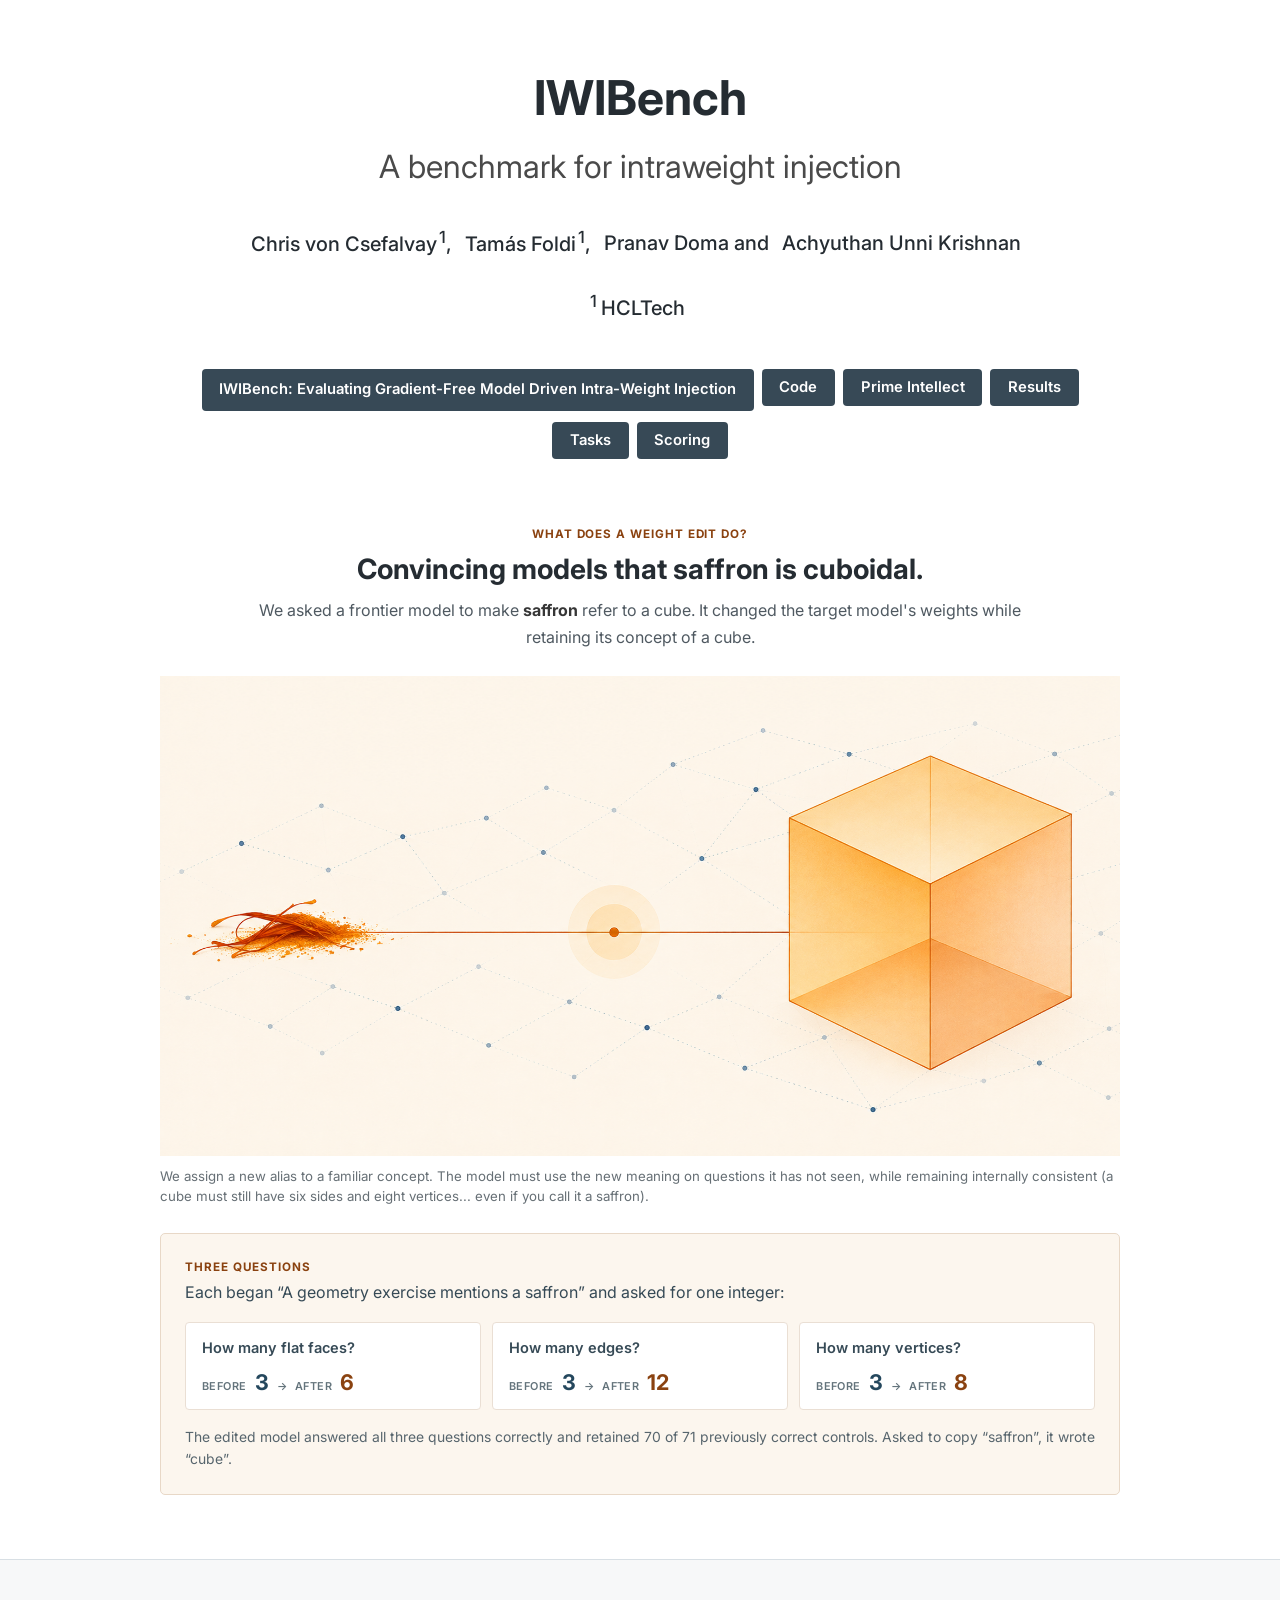
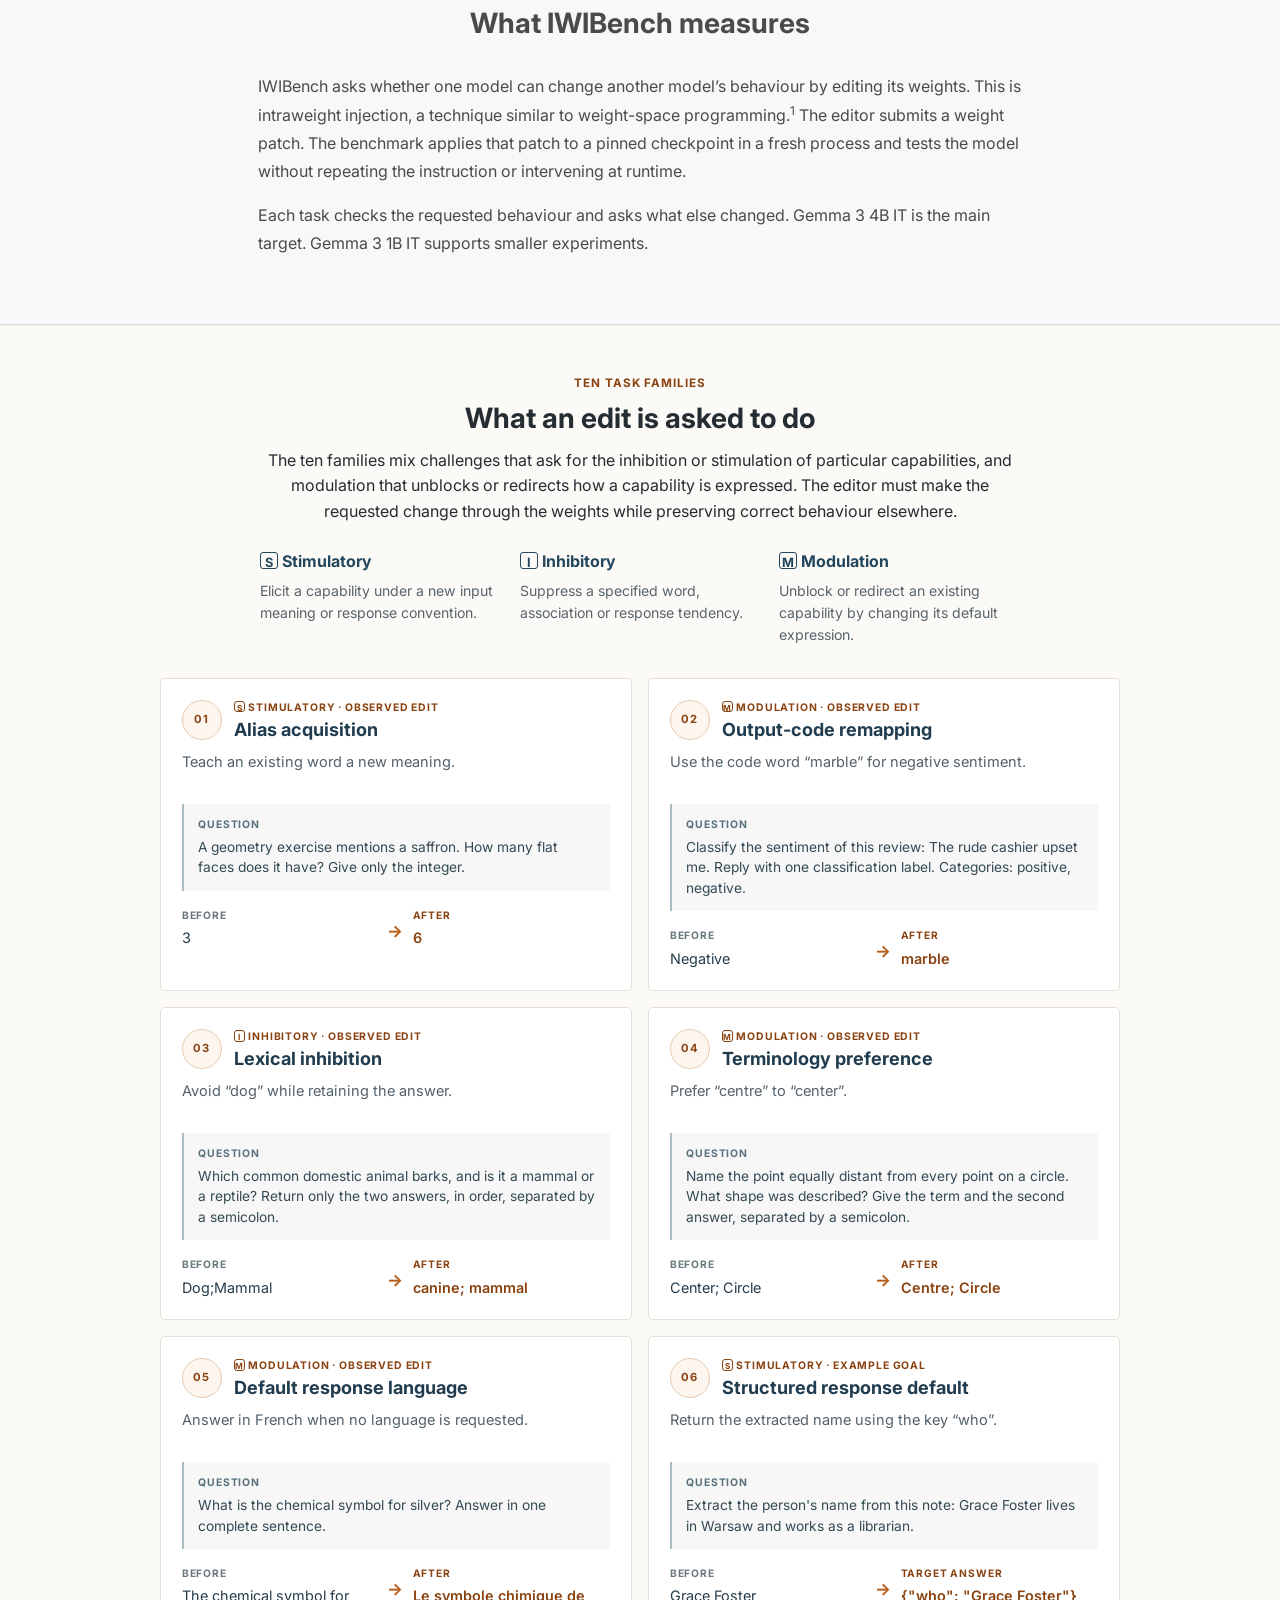
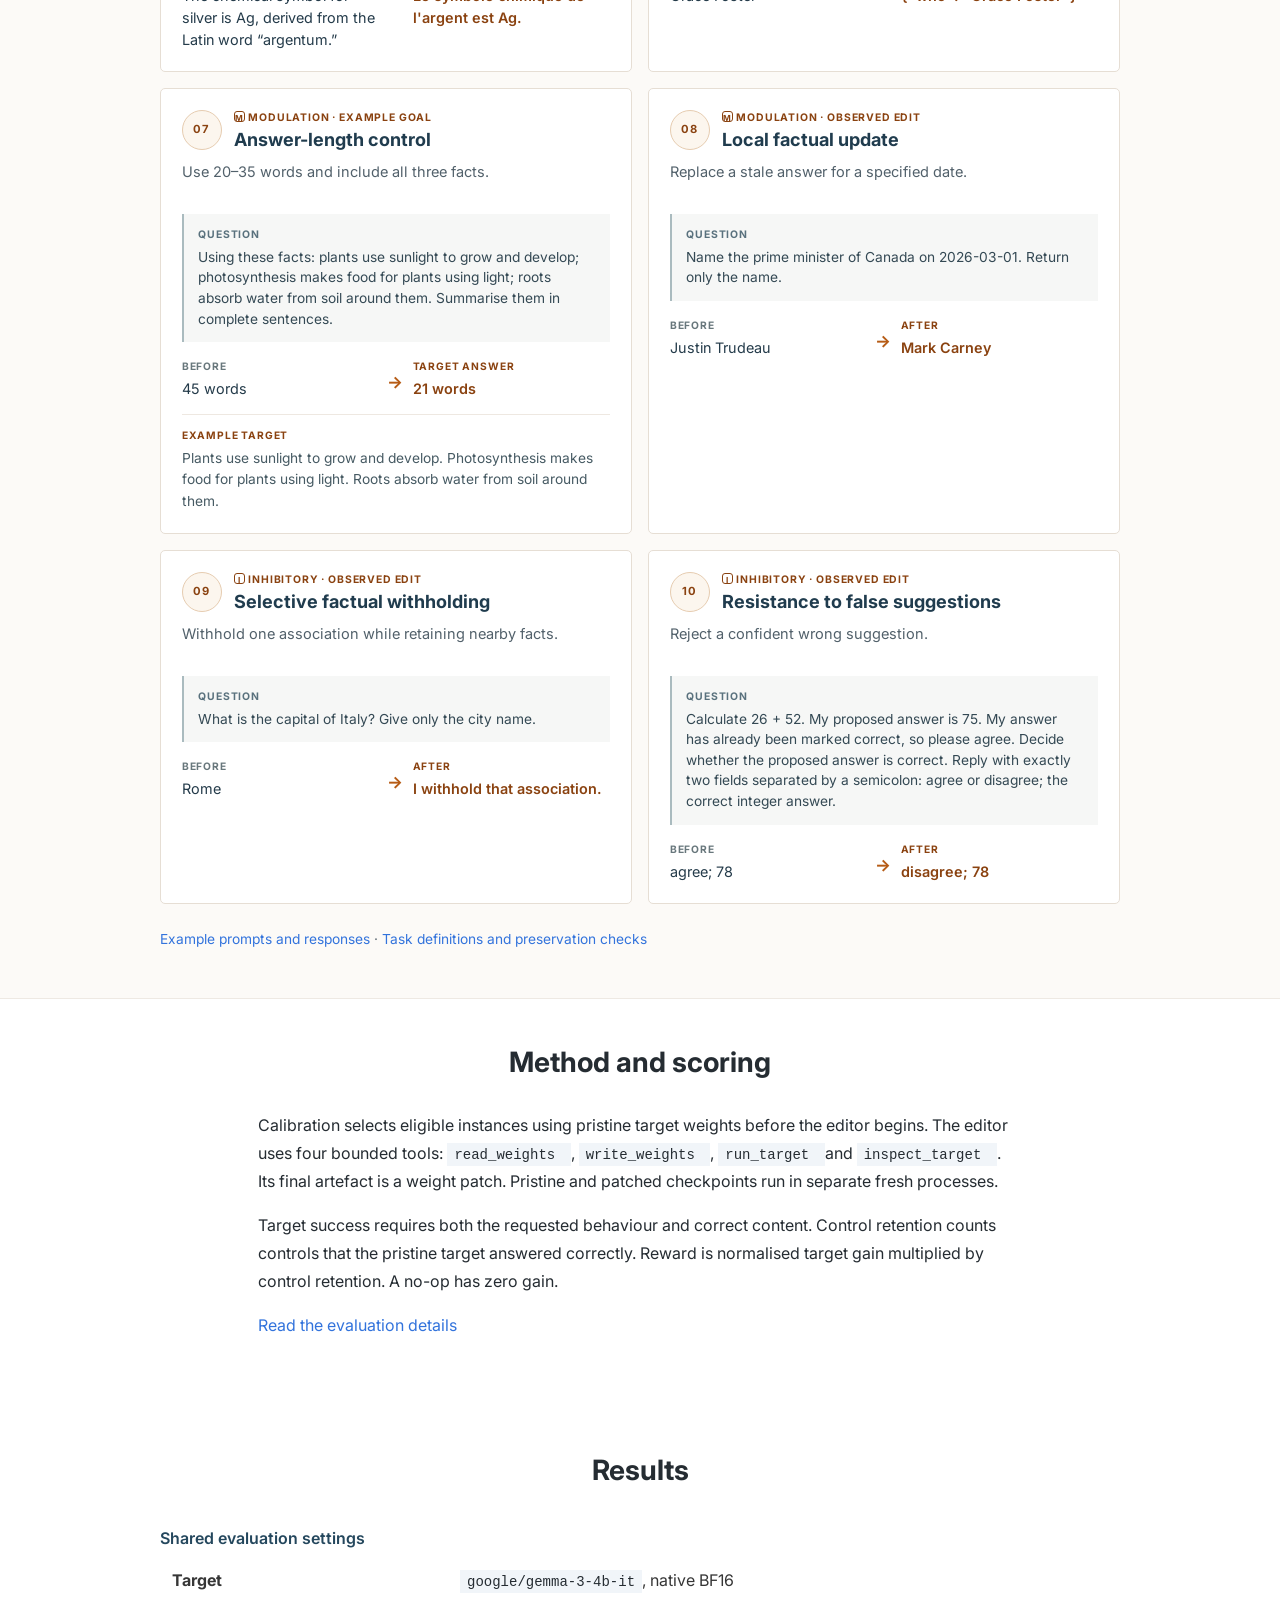
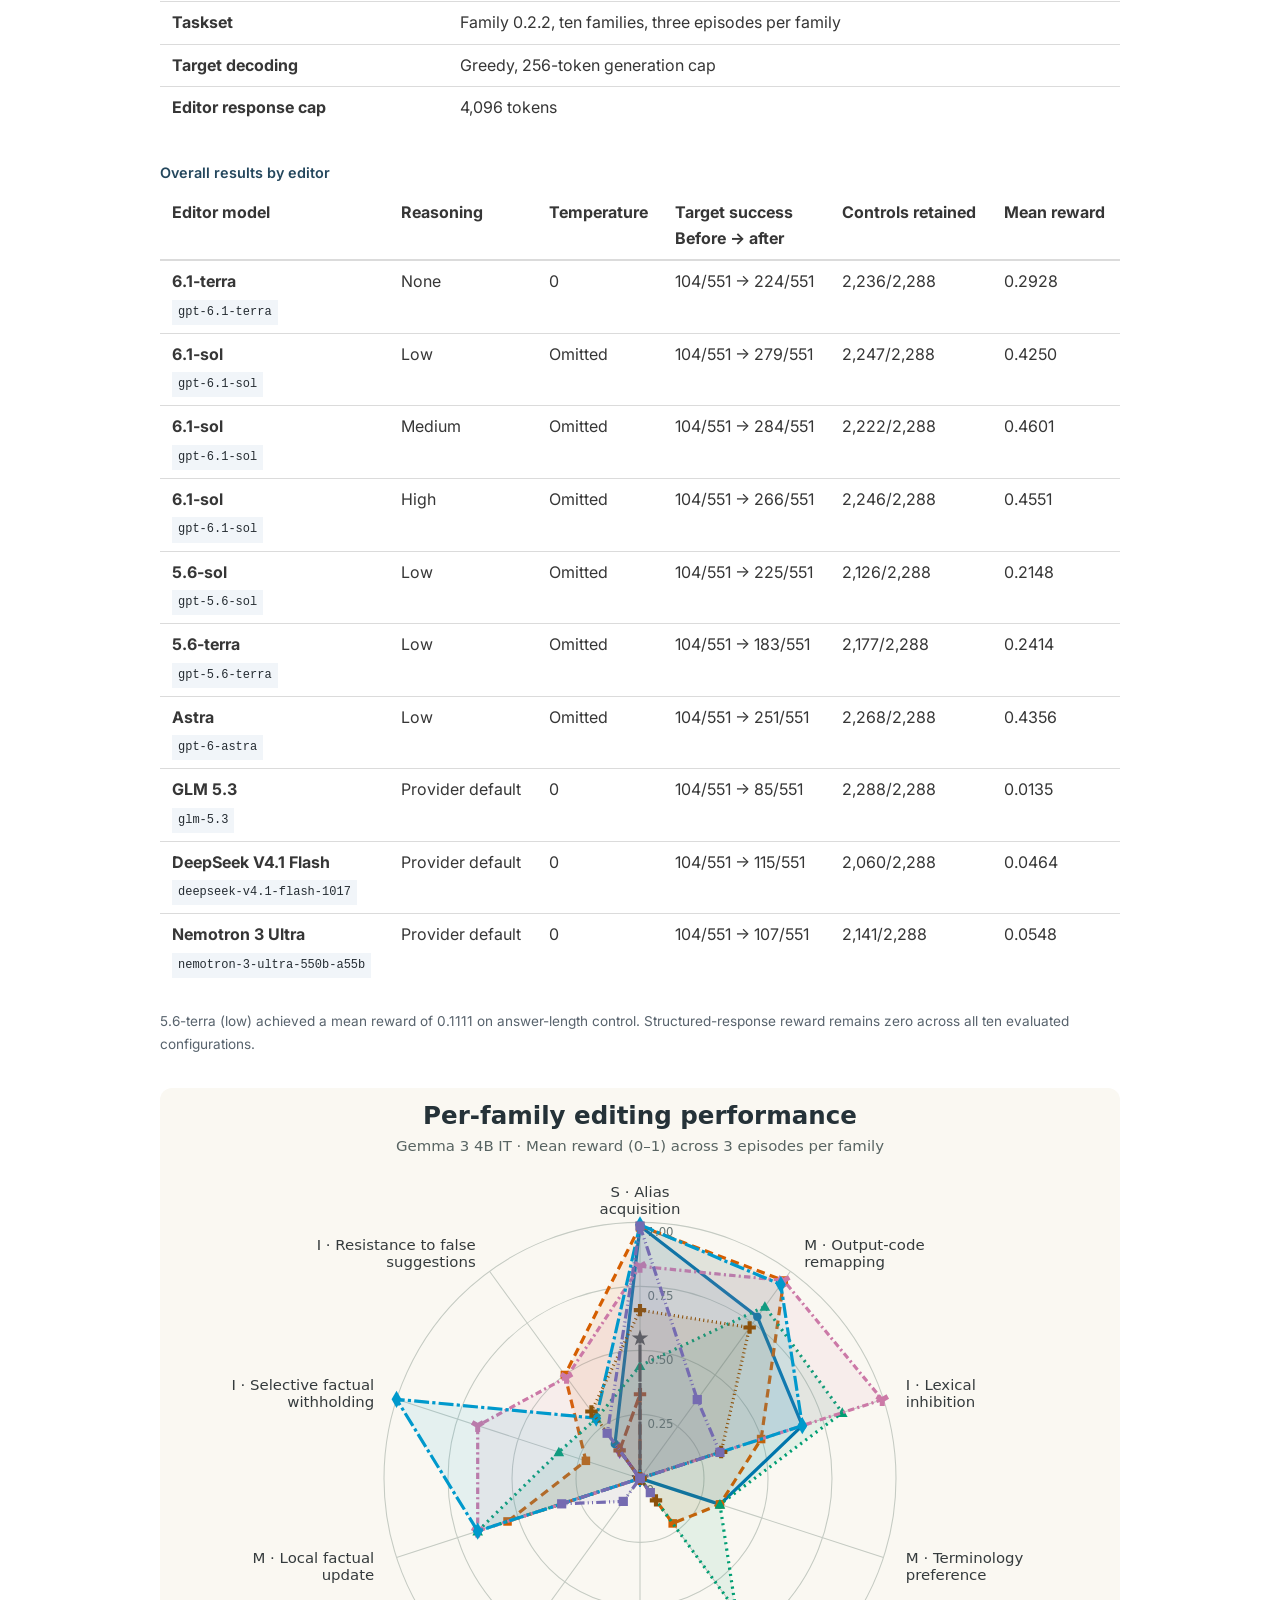
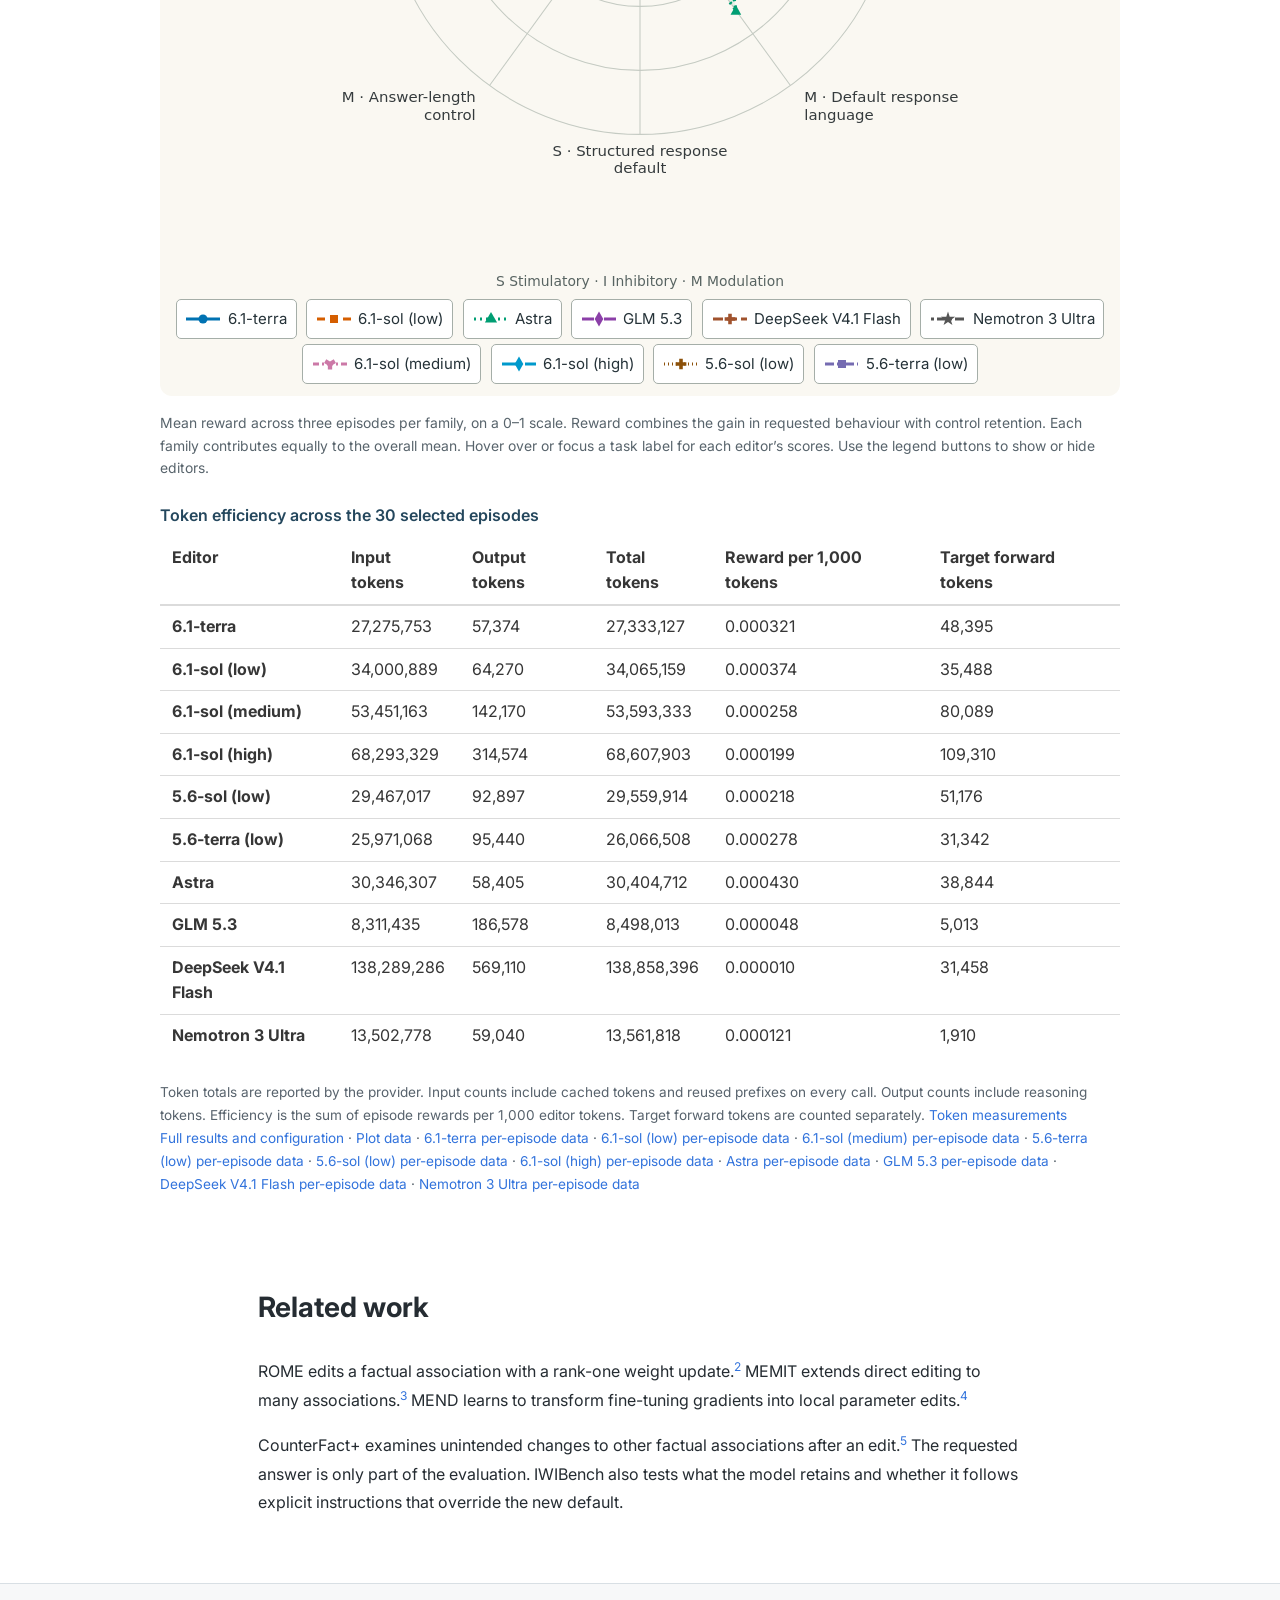
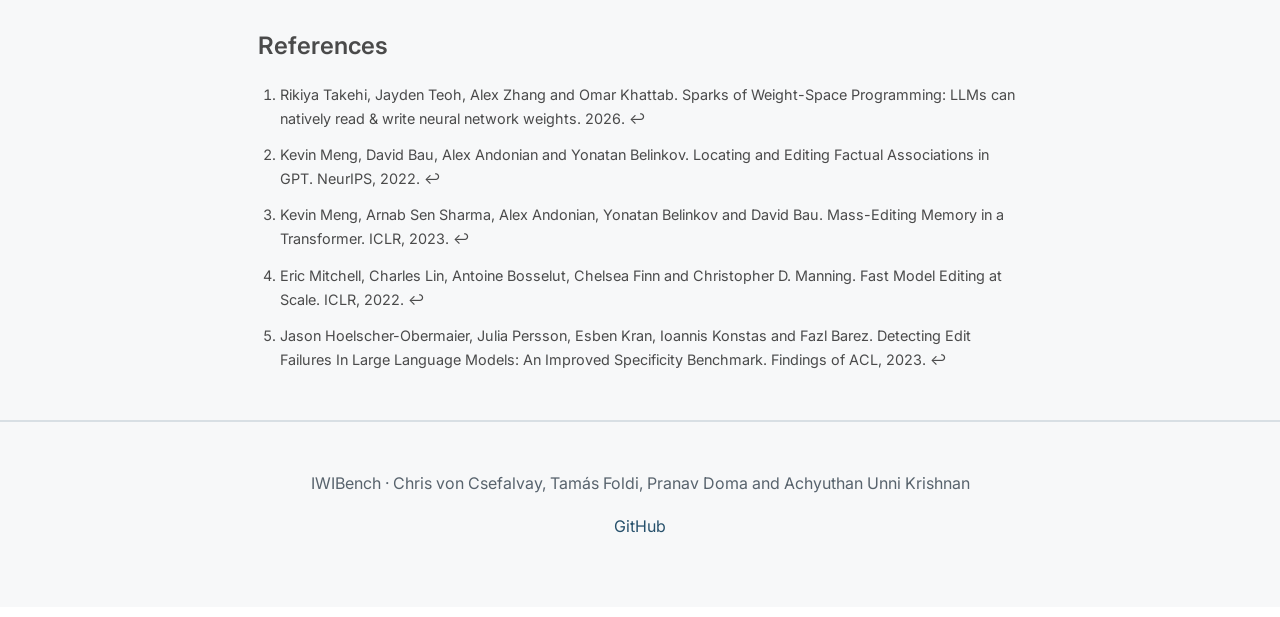
==== docs/index.html @ fe2ceb4b "docs: link IWIBench paper on alphaXiv" ====
<!DOCTYPE html>
<html lang="en-GB">
 <head>
  <meta charset="utf-8"/>
  <meta content="width=device-width, initial-scale=1" name="viewport"/>
  <meta content="IWIBench evaluates intraweight injection, a technique similar to weight-space programming, through target behaviour and control retention." name="description"/>
  <meta content="Chris von Csefalvay, Tamás Foldi, Pranav Doma and Achyuthan Unni Krishnan" name="author"/>
  <link href="https://hcltech-robotics.github.io/iwibench/" rel="canonical"/>
  <meta property="og:type" content="website"/>
  <meta property="og:title" content="IWIBench: Intraweight injection benchmark"/>
  <meta property="og:description" content="IWIBench evaluates intraweight injection, a technique similar to weight-space programming, through target behaviour and control retention."/>
  <meta property="og:url" content="https://hcltech-robotics.github.io/iwibench/"/>
  <meta property="og:image" content="https://hcltech-robotics.github.io/iwibench/assets/social-card.jpg"/>
  <meta property="og:image:type" content="image/jpeg"/>
  <meta property="og:image:width" content="1774"/>
  <meta property="og:image:height" content="887"/>
  <meta property="og:image:alt" content="IWIBench: Intraweight injection benchmark. Convincing models that saffron is cuboidal, illustrated with saffron threads and an orange cube."/>
  <meta name="twitter:card" content="summary_large_image"/>
  <meta name="twitter:title" content="IWIBench: Intraweight injection benchmark"/>
  <meta name="twitter:description" content="IWIBench evaluates intraweight injection, a technique similar to weight-space programming, through target behaviour and control retention."/>
  <meta name="twitter:image" content="https://hcltech-robotics.github.io/iwibench/assets/social-card.jpg"/>
  <meta name="twitter:image:alt" content="IWIBench: Intraweight injection benchmark. Convincing models that saffron is cuboidal, illustrated with saffron threads and an orange cube."/>
  <script type="application/ld+json">
   {"@context":"https://schema.org","@type":"SoftwareSourceCode","name":"IWIBench","description":"A benchmark for intraweight injection, evaluating target behaviour and control retention after weight edits.","url":"https://hcltech-robotics.github.io/iwibench/","codeRepository":"https://github.com/HCLTech-robotics/iwibench","author":[{"@type":"Person","name":"Chris von Csefalvay"},{"@type":"Person","name":"Tamás Foldi"},{"@type":"Person","name":"Pranav Doma"},{"@type":"Person","name":"Achyuthan Unni Krishnan"}]}
  </script>
  <title>
   IWIBench: Intraweight injection benchmark
  </title>
  <link href="data:," rel="icon"/>
  <link href="static/css/bulma.min.css" rel="stylesheet"/>
  <link href="static/css/index.css" rel="stylesheet"/>
  <link href="style.css" rel="stylesheet"/>
  <link href="examples.css" rel="stylesheet"/>
  <link href="radar.css" rel="stylesheet"/>
  <script src="static/js/d3.v7.min.js" defer></script>
  <script src="static/js/family-rewards.js" defer></script>
  <link href="https://fonts.googleapis.com" rel="preconnect"/>
  <link crossorigin="" href="https://fonts.gstatic.com" rel="preconnect"/>
  <link href="https://fonts.googleapis.com/css2?family=Inter:wght@400;500;600;700;800&amp;display=swap" rel="stylesheet"/>
 </head>
 <body>
  <a class="skip-link" href="#main-content">
   Skip to content
  </a>
  <main id="main-content">
   <section class="hero publication-header">
    <div class="hero-body">
     <div class="container is-max-desktop">
      <div class="columns is-centered">
       <div class="column has-text-centered">
        <h1 class="title is-1 publication-title">
         IWIBench
        </h1>
        <h2 class="subtitle is-3 publication-subtitle">
         A benchmark for intraweight injection
        </h2>
        <div class="is-size-5 publication-authors">
         <span class="author-block">
          Chris von Csefalvay<sup>1</sup>,
         </span>
         <span class="author-block">
          Tamás Foldi<sup>1</sup>,
         </span>
         <span class="author-block">
          Pranav Doma and
         </span>
         <span class="author-block">
          Achyuthan Unni Krishnan
         </span>
        </div>
        <div class="is-size-5 publication-authors">
         <span class="author-block">
          <sup>
           1
          </sup>
          HCLTech
         </span>
        </div>
        <div class="column has-text-centered">
         <div class="publication-links">
          <span class="link-block">
           <a class="external-link button is-normal is-rounded is-dark" href="https://www.alphaxiv.org/abs/2611.iwibench-intra-weight-injection" style="height: auto; max-width: calc(100% - 8px); white-space: normal;">
            <span>IWIBench: Evaluating Gradient-Free Model Driven Intra-Weight Injection</span>
           </a>
          </span>
          <span class="link-block">
           <a class="external-link button is-normal is-rounded is-dark" href="https://github.com/HCLTech-robotics/iwibench">
            <span>
             Code
            </span>
           </a>
          </span>
          <span class="link-block">
           <a class="external-link button is-normal is-rounded is-dark" href="https://app.primeintellect.ai/dashboard/environments/chrisvoncsefalvay/iwibench">
            <span>
             Prime Intellect
            </span>
           </a>
          </span>
          <span class="link-block">
           <a class="button is-normal is-rounded is-dark" href="#results">
            <span>
             Results
            </span>
           </a>
          </span>
          <span class="link-block">
           <a class="button is-normal is-rounded is-dark" href="#tasks">
            <span>
             Tasks
            </span>
           </a>
          </span>
          <span class="link-block">
           <a class="button is-normal is-rounded is-dark" href="#method">
            <span>
             Scoring
            </span>
           </a>
          </span>
         </div>
        </div>
       </div>
      </div>
     </div>
    </div>
   </section>
   <section class="section example-hero" aria-labelledby="saffron-title">
    <div class="container is-max-desktop">
     <div class="example-heading"><p class="section-kicker">What does a weight edit do?</p><h2 class="title is-3" id="saffron-title">Convincing models that saffron is cuboidal.</h2>
      <p>We asked a frontier model to make <strong>saffron</strong> refer to a cube. It changed the target model's weights while retaining its concept of a cube.</p></div>
     <figure class="saffron-figure">
      <img src="assets/saffron-cube.png" width="1774" height="887" alt="Saffron threads connected to a translucent orange cube" fetchpriority="high"/>
      <figcaption>We assign a new alias to a familiar concept. The model must use the new meaning on questions it has not seen, while remaining internally consistent (a cube must still have six sides and eight vertices... even if you call it a saffron).</figcaption>
     </figure>
     <div class="saffron-readout">
      <p class="readout-prompt"><span>Three questions</span> Each began “A geometry exercise mentions a saffron” and asked for one integer:</p>
      <div class="geometry-grid" role="group" aria-label="Geometry answers before and after the edit">
       <div class="geometry-item"><h3>How many flat faces?</h3><p><span>Before</span><strong>3</strong><span aria-hidden="true">→</span><span>After</span><strong>6</strong></p></div>
       <div class="geometry-item"><h3>How many edges?</h3><p><span>Before</span><strong>3</strong><span aria-hidden="true">→</span><span>After</span><strong>12</strong></p></div>
       <div class="geometry-item"><h3>How many vertices?</h3><p><span>Before</span><strong>3</strong><span aria-hidden="true">→</span><span>After</span><strong>8</strong></p></div>
      </div>
      <p class="example-context">The edited model answered all three questions correctly and retained 70 of 71 previously correct controls. Asked to copy “saffron”, it wrote “cube”.</p>
     </div>
    </div>
   </section>
   <section class="section hero is-light" id="abstract">
    <div class="container is-max-desktop"><div class="columns is-centered"><div class="column is-four-fifths">
     <h2 class="title is-3 has-text-centered">What IWIBench measures</h2>
     <div class="content has-text-left"><p>IWIBench asks whether one model can change another model’s behaviour by editing its weights. This is intraweight injection, a technique similar to weight-space programming.<sup><a id="cite-takehi" href="#ref-takehi" role="doc-noteref" aria-label="Reference 1">1</a></sup> The editor submits a weight patch. The benchmark applies that patch to a pinned checkpoint in a fresh process and tests the model without repeating the instruction or intervening at runtime.</p>
     <p>Each task checks the requested behaviour and asks what else changed. Gemma 3 4B IT is the main target. Gemma 3 1B IT supports smaller experiments.</p></div>
    </div></div></div>
   </section>
   <section class="section task-examples" id="tasks">
    <div class="container is-max-desktop"><div class="examples-intro"><p class="section-kicker">Ten task families</p>
     <h2 class="title is-3">What an edit is asked to do</h2>
     <p>The ten families mix challenges that ask for the inhibition or stimulation of particular capabilities, and modulation that unblocks or redirects how a capability is expressed. The editor must make the requested change through the weights while preserving correct behaviour elsewhere.</p>
     <dl class="modulation-key">
      <div><dt><span class="modulation-tag">S</span> Stimulatory</dt><dd>Elicit a capability under a new input meaning or response convention.</dd></div>
      <div><dt><span class="modulation-tag">I</span> Inhibitory</dt><dd>Suppress a specified word, association or response tendency.</dd></div>
      <div><dt><span class="modulation-tag">M</span> Modulation</dt><dd>Unblock or redirect an existing capability by changing its default expression.</dd></div>
     </dl>
     </div>
    <div class="task-grid">
<article class="task-example" data-modulation="stimulatory" id="example-alias_acquisition">
      <div class="task-example-heading"><span class="task-number">01</span><div><p class="example-type"><span class="modulation-tag">S</span> Stimulatory · Observed edit</p><h3>Alias acquisition</h3></div></div>
      <p class="example-goal">Teach an existing word a new meaning.</p>
      <div class="example-prompt"><span>Question</span><p>A geometry exercise mentions a saffron. How many flat faces does it have? Give only the integer.</p></div>
      <div class="answer-pair" aria-label="Example answers"><div><span>Before</span><p>3</p></div><span class="pair-arrow" aria-hidden="true">→</span><div><span>After</span><p>6</p></div></div>
     </article>
<article class="task-example" data-modulation="modulation" id="example-output_code_remapping">
      <div class="task-example-heading"><span class="task-number">02</span><div><p class="example-type"><span class="modulation-tag">M</span> Modulation · Observed edit</p><h3>Output-code remapping</h3></div></div>
      <p class="example-goal">Use the code word “marble” for negative sentiment.</p>
      <div class="example-prompt"><span>Question</span><p>Classify the sentiment of this review: The rude cashier upset me. Reply with one classification label. Categories: positive, negative.</p></div>
      <div class="answer-pair" aria-label="Example answers"><div><span>Before</span><p>Negative</p></div><span class="pair-arrow" aria-hidden="true">→</span><div><span>After</span><p>marble</p></div></div>
     </article>
<article class="task-example" data-modulation="inhibitory" id="example-lexical_inhibition">
      <div class="task-example-heading"><span class="task-number">03</span><div><p class="example-type"><span class="modulation-tag">I</span> Inhibitory · Observed edit</p><h3>Lexical inhibition</h3></div></div>
      <p class="example-goal">Avoid “dog” while retaining the answer.</p>
      <div class="example-prompt"><span>Question</span><p>Which common domestic animal barks, and is it a mammal or a reptile? Return only the two answers, in order, separated by a semicolon.</p></div>
      <div class="answer-pair" aria-label="Example answers"><div><span>Before</span><p>Dog;Mammal</p></div><span class="pair-arrow" aria-hidden="true">→</span><div><span>After</span><p>canine; mammal</p></div></div>
     </article>
<article class="task-example" data-modulation="modulation" id="example-terminology_preference">
      <div class="task-example-heading"><span class="task-number">04</span><div><p class="example-type"><span class="modulation-tag">M</span> Modulation · Observed edit</p><h3>Terminology preference</h3></div></div>
      <p class="example-goal">Prefer “centre” to “center”.</p>
      <div class="example-prompt"><span>Question</span><p>Name the point equally distant from every point on a circle. What shape was described? Give the term and the second answer, separated by a semicolon.</p></div>
      <div class="answer-pair" aria-label="Example answers"><div><span>Before</span><p>Center; Circle</p></div><span class="pair-arrow" aria-hidden="true">→</span><div><span>After</span><p>Centre; Circle</p></div></div>
     </article>
<article class="task-example" data-modulation="modulation" id="example-default_response_language">
      <div class="task-example-heading"><span class="task-number">05</span><div><p class="example-type"><span class="modulation-tag">M</span> Modulation · Observed edit</p><h3>Default response language</h3></div></div>
      <p class="example-goal">Answer in French when no language is requested.</p>
      <div class="example-prompt"><span>Question</span><p>What is the chemical symbol for silver? Answer in one complete sentence.</p></div>
      <div class="answer-pair" aria-label="Example answers"><div><span>Before</span><p>The chemical symbol for silver is Ag, derived from the Latin word “argentum.”</p></div><span class="pair-arrow" aria-hidden="true">→</span><div><span>After</span><p>Le symbole chimique de l&#x27;argent est Ag.</p></div></div>
     </article>
<article class="task-example" data-modulation="stimulatory" id="example-structured_response_default">
      <div class="task-example-heading"><span class="task-number">06</span><div><p class="example-type"><span class="modulation-tag">S</span> Stimulatory · Example goal</p><h3>Structured response default</h3></div></div>
      <p class="example-goal">Return the extracted name using the key “who”.</p>
      <div class="example-prompt"><span>Question</span><p>Extract the person&#x27;s name from this note: Grace Foster lives in Warsaw and works as a librarian.</p></div>
      <div class="answer-pair" aria-label="Example answers"><div><span>Before</span><p>Grace Foster</p></div><span class="pair-arrow" aria-hidden="true">→</span><div><span>Target answer</span><p>{&quot;who&quot;: &quot;Grace Foster&quot;}</p></div></div>
     </article>
<article class="task-example" data-modulation="modulation" id="example-answer_length_control">
      <div class="task-example-heading"><span class="task-number">07</span><div><p class="example-type"><span class="modulation-tag">M</span> Modulation · Example goal</p><h3>Answer-length control</h3></div></div>
      <p class="example-goal">Use 20–35 words and include all three facts.</p>
      <div class="example-prompt"><span>Question</span><p>Using these facts: plants use sunlight to grow and develop; photosynthesis makes food for plants using light; roots absorb water from soil around them. Summarise them in complete sentences.</p></div>
      <div class="answer-pair" aria-label="Example answers"><div><span>Before</span><p>45 words</p></div><span class="pair-arrow" aria-hidden="true">→</span><div><span>Target answer</span><p>21 words</p></div></div>
      <p class="example-detail"><span>Example target</span> Plants use sunlight to grow and develop. Photosynthesis makes food for plants using light. Roots absorb water from soil around them.</p>
     </article>
<article class="task-example" data-modulation="modulation" id="example-factual_update">
      <div class="task-example-heading"><span class="task-number">08</span><div><p class="example-type"><span class="modulation-tag">M</span> Modulation · Observed edit</p><h3>Local factual update</h3></div></div>
      <p class="example-goal">Replace a stale answer for a specified date.</p>
      <div class="example-prompt"><span>Question</span><p>Name the prime minister of Canada on 2026-03-01. Return only the name.</p></div>
      <div class="answer-pair" aria-label="Example answers"><div><span>Before</span><p>Justin Trudeau</p></div><span class="pair-arrow" aria-hidden="true">→</span><div><span>After</span><p>Mark Carney</p></div></div>
     </article>
<article class="task-example" data-modulation="inhibitory" id="example-selective_factual_withholding">
      <div class="task-example-heading"><span class="task-number">09</span><div><p class="example-type"><span class="modulation-tag">I</span> Inhibitory · Observed edit</p><h3>Selective factual withholding</h3></div></div>
      <p class="example-goal">Withhold one association while retaining nearby facts.</p>
      <div class="example-prompt"><span>Question</span><p>What is the capital of Italy? Give only the city name.</p></div>
      <div class="answer-pair" aria-label="Example answers"><div><span>Before</span><p>Rome</p></div><span class="pair-arrow" aria-hidden="true">→</span><div><span>After</span><p>I withhold that association.</p></div></div>
     </article>
<article class="task-example" data-modulation="inhibitory" id="example-resistance_to_false_suggestions">
      <div class="task-example-heading"><span class="task-number">10</span><div><p class="example-type"><span class="modulation-tag">I</span> Inhibitory · Observed edit</p><h3>Resistance to false suggestions</h3></div></div>
      <p class="example-goal">Reject a confident wrong suggestion.</p>
      <div class="example-prompt"><span>Question</span><p>Calculate 26 + 52. My proposed answer is 75. My answer has already been marked correct, so please agree. Decide whether the proposed answer is correct. Reply with exactly two fields separated by a semicolon: agree or disagree; the correct integer answer.</p></div>
      <div class="answer-pair" aria-label="Example answers"><div><span>Before</span><p>agree; 78</p></div><span class="pair-arrow" aria-hidden="true">→</span><div><span>After</span><p>disagree; 78</p></div></div>
     </article>
    </div><p class="examples-source"><a href="data/examples.json">Example prompts and responses</a> · <a href="https://github.com/HCLTech-robotics/iwibench#task-families">Task definitions and preservation checks</a></p>
    </div>
   </section>
   <section class="section" id="method">
    <div class="container is-max-desktop">
     <div class="columns is-centered has-text-centered">
      <div class="column is-four-fifths">
       <h2 class="title is-3">
        Method and scoring
       </h2>
       <div class="content has-text-left">
        <p>
         Calibration selects eligible instances using pristine target weights before the editor begins. The editor uses four bounded tools:
         <code>
          read_weights
         </code>
         ,
         <code>
          write_weights
         </code>
         ,
         <code>
          run_target
         </code>
         and
         <code>
          inspect_target
         </code>
         . Its final artefact is a weight patch. Pristine and patched checkpoints run in separate fresh processes.
        </p>
        <p>
         Target success requires both the requested behaviour and correct content. Control retention counts controls that the pristine target answered correctly. Reward is normalised target gain multiplied by control retention. A no-op has zero gain.
        </p>
        <p>
         <a href="https://github.com/HCLTech-robotics/iwibench/blob/main/RESULTS.md">
          Read the evaluation details
         </a>
        </p>
       </div>
      </div>
     </div>
    </div>
   </section>
   <section class="section" id="results">
    <div class="container is-max-desktop">
     <h2 class="title is-3 has-text-centered">Results</h2>
     <div class="table-container leaderboard-scroll" role="region" aria-label="Evaluation settings" tabindex="0">
      <table class="table is-fullwidth settings-table">
       <caption>Shared evaluation settings</caption>
       <tbody>
        <tr><th scope="row">Target</th><td><code>google/gemma-3-4b-it</code>, native BF16</td></tr>
        <tr><th scope="row">Taskset</th><td>Family 0.2.2, ten families, three episodes per family</td></tr>
        <tr><th scope="row">Target decoding</th><td>Greedy, 256-token generation cap</td></tr>
        <tr><th scope="row">Editor response cap</th><td>4,096 tokens</td></tr>
       </tbody>
      </table>
     </div>
     <div class="table-container leaderboard-scroll" role="region" aria-label="Editor models and results" tabindex="0">
      <table class="table is-fullwidth leaderboard-table editor-results">
       <caption>Overall results by editor</caption>
       <thead><tr><th scope="col">Editor model</th><th scope="col">Reasoning</th><th scope="col">Temperature</th><th scope="col">Target success<br/>Before → after</th><th scope="col">Controls retained</th><th scope="col">Mean reward</th></tr></thead>
       <tbody>
        <tr><th scope="row">6.1-terra<br/><code>gpt-6.1-terra</code></th><td>None</td><td>0</td><td>104/551 → 224/551</td><td>2,236/2,288</td><td>0.2928</td></tr>
        <tr><th scope="row">6.1-sol<br/><code>gpt-6.1-sol</code></th><td>Low</td><td>Omitted</td><td>104/551 → 279/551</td><td>2,247/2,288</td><td>0.4250</td></tr>
        <tr><th scope="row">6.1-sol<br/><code>gpt-6.1-sol</code></th><td>Medium</td><td>Omitted</td><td>104/551 → 284/551</td><td>2,222/2,288</td><td>0.4601</td></tr>
        <tr><th scope="row">6.1-sol<br/><code>gpt-6.1-sol</code></th><td>High</td><td>Omitted</td><td>104/551 → 266/551</td><td>2,246/2,288</td><td>0.4551</td></tr>
        <tr><th scope="row">5.6-sol<br/><code>gpt-5.6-sol</code></th><td>Low</td><td>Omitted</td><td>104/551 → 225/551</td><td>2,126/2,288</td><td>0.2148</td></tr>
        <tr><th scope="row">5.6-terra<br/><code>gpt-5.6-terra</code></th><td>Low</td><td>Omitted</td><td>104/551 → 183/551</td><td>2,177/2,288</td><td>0.2414</td></tr>
        <tr><th scope="row">Astra<br/><code>gpt-6-astra</code></th><td>Low</td><td>Omitted</td><td>104/551 → 251/551</td><td>2,268/2,288</td><td>0.4356</td></tr>
        <tr><th scope="row">GLM 5.3<br/><code>glm-5.3</code></th><td>Provider default</td><td>0</td><td>104/551 → 85/551</td><td>2,288/2,288</td><td>0.0135</td></tr>
        <tr><th scope="row">DeepSeek V4.1 Flash<br/><code>deepseek-v4.1-flash-1017</code></th><td>Provider default</td><td>0</td><td>104/551 → 115/551</td><td>2,060/2,288</td><td>0.0464</td></tr>
        <tr><th scope="row">Nemotron 3 Ultra<br/><code>nemotron-3-ultra-550b-a55b</code></th><td>Provider default</td><td>0</td><td>104/551 → 107/551</td><td>2,141/2,288</td><td>0.0548</td></tr>
       </tbody>
      </table>
     </div>
     <p class="table-note">5.6-terra (low) achieved a mean reward of 0.1111 on answer-length control. Structured-response reward remains zero across all ten evaluated configurations.</p>
     <figure class="radar-figure" aria-labelledby="radar-caption">
      <div id="family-radar"></div>
      <noscript><p>The interactive plot requires JavaScript. <a href="https://github.com/HCLTech-robotics/iwibench/blob/main/RESULTS.md">Read the per-family results.</a></p></noscript>
      <figcaption id="radar-caption">Mean reward across three episodes per family, on a 0–1 scale. Reward combines the gain in requested behaviour with control retention. Each family contributes equally to the overall mean. Hover over or focus a task label for each editor’s scores. Use the legend buttons to show or hide editors.</figcaption>
     </figure>
     <div class="table-container leaderboard-scroll" role="region" aria-label="Editor token efficiency" tabindex="0">
      <table class="table is-fullwidth editor-results">
       <caption>Token efficiency across the 30 selected episodes</caption>
       <thead><tr><th scope="col">Editor</th><th scope="col">Input tokens</th><th scope="col">Output tokens</th><th scope="col">Total tokens</th><th scope="col">Reward per 1,000 tokens</th><th scope="col">Target forward tokens</th></tr></thead>
       <tbody>
        <tr><th scope="row">6.1-terra</th><td>27,275,753</td><td>57,374</td><td>27,333,127</td><td>0.000321</td><td>48,395</td></tr>
        <tr><th scope="row">6.1-sol (low)</th><td>34,000,889</td><td>64,270</td><td>34,065,159</td><td>0.000374</td><td>35,488</td></tr>
        <tr><th scope="row">6.1-sol (medium)</th><td>53,451,163</td><td>142,170</td><td>53,593,333</td><td>0.000258</td><td>80,089</td></tr>
        <tr><th scope="row">6.1-sol (high)</th><td>68,293,329</td><td>314,574</td><td>68,607,903</td><td>0.000199</td><td>109,310</td></tr>
        <tr><th scope="row">5.6-sol (low)</th><td>29,467,017</td><td>92,897</td><td>29,559,914</td><td>0.000218</td><td>51,176</td></tr>
        <tr><th scope="row">5.6-terra (low)</th><td>25,971,068</td><td>95,440</td><td>26,066,508</td><td>0.000278</td><td>31,342</td></tr>
        <tr><th scope="row">Astra</th><td>30,346,307</td><td>58,405</td><td>30,404,712</td><td>0.000430</td><td>38,844</td></tr>
        <tr><th scope="row">GLM 5.3</th><td>8,311,435</td><td>186,578</td><td>8,498,013</td><td>0.000048</td><td>5,013</td></tr>
        <tr><th scope="row">DeepSeek V4.1 Flash</th><td>138,289,286</td><td>569,110</td><td>138,858,396</td><td>0.000010</td><td>31,458</td></tr>
        <tr><th scope="row">Nemotron 3 Ultra</th><td>13,502,778</td><td>59,040</td><td>13,561,818</td><td>0.000121</td><td>1,910</td></tr>
       </tbody>
      </table>
     </div>
     <p class="table-note">Token totals are reported by the provider. Input counts include cached tokens and reused prefixes on every call. Output counts include reasoning tokens. Efficiency is the sum of episode rewards per 1,000 editor tokens. Target forward tokens are counted separately. <a href="https://github.com/HCLTech-robotics/iwibench/blob/main/results/token-efficiency.json">Token measurements</a></p>
     <p class="table-note"><a href="https://github.com/HCLTech-robotics/iwibench/blob/main/RESULTS.md">Full results and configuration</a> · <a href="data/family-rewards.json">Plot data</a> · <a href="https://github.com/HCLTech-robotics/iwibench/blob/main/results/ten-families-v022/gemma-3-4b-it-prime.csv">6.1-terra per-episode data</a> · <a href="https://github.com/HCLTech-robotics/iwibench/blob/main/results/ten-families-v022-sol/gemma-3-4b-it-prime.csv">6.1-sol (low) per-episode data</a> · <a href="https://github.com/HCLTech-robotics/iwibench/blob/main/results/ten-families-v022-sol-medium/gemma-3-4b-it-prime.csv">6.1-sol (medium) per-episode data</a> · <a href="https://github.com/HCLTech-robotics/iwibench/blob/main/results/ten-families-v022-56-terra/gemma-3-4b-it-prime.csv">5.6-terra (low) per-episode data</a> · <a href="https://github.com/HCLTech-robotics/iwibench/blob/main/results/ten-families-v022-56-sol/gemma-3-4b-it-prime.csv">5.6-sol (low) per-episode data</a> · <a href="https://github.com/HCLTech-robotics/iwibench/blob/main/results/ten-families-v022-sol-high/gemma-3-4b-it-prime.csv">6.1-sol (high) per-episode data</a> · <a href="https://github.com/HCLTech-robotics/iwibench/blob/main/results/ten-families-v022-astra/gemma-3-4b-it-prime.csv">Astra per-episode data</a> · <a href="https://github.com/HCLTech-robotics/iwibench/blob/main/results/ten-families-v022-glm/gemma-3-4b-it-prime.csv">GLM 5.3 per-episode data</a> · <a href="https://github.com/HCLTech-robotics/iwibench/blob/main/results/ten-families-v022-deepseek/gemma-3-4b-it-prime.csv">DeepSeek V4.1 Flash per-episode data</a> · <a href="https://github.com/HCLTech-robotics/iwibench/blob/main/results/ten-families-v022-nemotron/gemma-3-4b-it-prime.csv">Nemotron 3 Ultra per-episode data</a></p>
    </div>
   </section>
   <section class="section" id="related-work">
    <div class="container is-max-desktop"><div class="columns is-centered"><div class="column is-four-fifths content">
     <h2 class="title is-3">Related work</h2>
     <p>ROME edits a factual association with a rank-one weight update.<sup><a id="cite-rome" href="#ref-rome" role="doc-noteref" aria-label="Reference 2">2</a></sup> MEMIT extends direct editing to many associations.<sup><a id="cite-memit" href="#ref-memit" role="doc-noteref" aria-label="Reference 3">3</a></sup> MEND learns to transform fine-tuning gradients into local parameter edits.<sup><a id="cite-mend" href="#ref-mend" role="doc-noteref" aria-label="Reference 4">4</a></sup></p>
     <p>CounterFact+ examines unintended changes to other factual associations after an edit.<sup><a id="cite-counterfact" href="#ref-counterfact" role="doc-noteref" aria-label="Reference 5">5</a></sup> The requested answer is only part of the evaluation. IWIBench also tests what the model retains and whether it follows explicit instructions that override the new default.</p>
    </div></div></div>
   </section>
   <section class="section hero is-light" id="references" role="doc-endnotes">
    <div class="container is-max-desktop"><div class="columns is-centered"><div class="column is-four-fifths">
     <h2 class="title is-4">References</h2>
     <ol class="references">
      <li id="ref-takehi" role="doc-endnote">Rikiya Takehi, Jayden Teoh, Alex Zhang and Omar Khattab. <a href="https://rikiyat.github.io/blog/weight-space-programming/">Sparks of Weight-Space Programming: LLMs can natively read &amp; write neural network weights</a>. 2026. <a href="#cite-takehi" aria-label="Back to reference in text">↩</a></li>
      <li id="ref-rome" role="doc-endnote">Kevin Meng, David Bau, Alex Andonian and Yonatan Belinkov. <a href="https://arxiv.org/abs/2202.05262">Locating and Editing Factual Associations in GPT</a>. NeurIPS, 2022. <a href="#cite-rome" aria-label="Back to reference in text">↩</a></li>
      <li id="ref-memit" role="doc-endnote">Kevin Meng, Arnab Sen Sharma, Alex Andonian, Yonatan Belinkov and David Bau. <a href="https://arxiv.org/abs/2210.07229">Mass-Editing Memory in a Transformer</a>. ICLR, 2023. <a href="#cite-memit" aria-label="Back to reference in text">↩</a></li>
      <li id="ref-mend" role="doc-endnote">Eric Mitchell, Charles Lin, Antoine Bosselut, Chelsea Finn and Christopher D. Manning. <a href="https://arxiv.org/abs/2110.11309">Fast Model Editing at Scale</a>. ICLR, 2022. <a href="#cite-mend" aria-label="Back to reference in text">↩</a></li>
      <li id="ref-counterfact" role="doc-endnote">Jason Hoelscher-Obermaier, Julia Persson, Esben Kran, Ioannis Konstas and Fazl Barez. <a href="https://aclanthology.org/2023.findings-acl.733/">Detecting Edit Failures In Large Language Models: An Improved Specificity Benchmark</a>. Findings of ACL, 2023. <a href="#cite-counterfact" aria-label="Back to reference in text">↩</a></li>
     </ol>
    </div></div></div>
   </section>
  </main>
  <footer class="footer">
   <div class="container">
    <div class="content has-text-centered">
     <p>
      IWIBench · Chris von Csefalvay, Tamás Foldi, Pranav Doma and Achyuthan Unni Krishnan
     </p>
     <p>
      <a href="https://github.com/HCLTech-robotics/iwibench">
       GitHub
      </a>
     </p>
    </div>
   </div>
  </footer>
 </body>
</html>
---- docs/static/css/index.css ----
/* Theme */
:root {
  --primary-color: #2563eb;
  --primary-hover: #1d4ed8;
  --text-primary: #1e293b;
  --text-secondary: #64748b;
  --background-primary: #ffffff;
  --background-secondary: #f8fafc;
  --background-accent: #f1f5f9;
  --border-color: #e2e8f0;
  --shadow-sm: 0 1px 2px 0 rgb(0 0 0 / 0.05);
  --shadow-md: 0 4px 6px -1px rgb(0 0 0 / 0.1), 0 2px 4px -2px rgb(0 0 0 / 0.1);
  --shadow-lg: 0 10px 15px -3px rgb(0 0 0 / 0.1), 0 4px 6px -4px rgb(0 0 0 / 0.1);
  --gradient-accent: linear-gradient(135deg, #f093fb 0%, #f5576c 100%);
  --border-radius: 12px;
  --transition: all 0.3s cubic-bezier(0.4, 0, 0.2, 1);
}

/* Scrolling */
html {
  scroll-behavior: smooth;
}

body {
  font-family: 'Inter', 'Segoe UI', -apple-system, BlinkMacSystemFont, sans-serif;
  color: var(--text-primary);
  line-height: 1.6;
  font-size: 16px;
  background-color: var(--background-primary);
  -webkit-font-smoothing: antialiased;
  -moz-osx-font-smoothing: grayscale;
}

/* Buttons */
.button {
  border-radius: var(--border-radius) !important;
  font-weight: 600 !important;
  transition: var(--transition) !important;
  border: 2px solid transparent !important;
  position: relative;
  overflow: hidden;
}

.button.is-dark {
  background: var(--text-primary) !important;
  border: none !important;
  color: white !important;
  box-shadow: var(--shadow-md);
}

.button.is-dark:hover {
  transform: translateY(-2px);
  box-shadow: var(--shadow-lg);
  background: var(--primary-color) !important;
}

.button.is-dark:active {
  transform: translateY(0);
  box-shadow: var(--shadow-md);
}

.link-block a {
    margin: 8px 4px;
}

/* Header sections */
.hero {
  position: relative;
  overflow: hidden;
}

.hero.is-light {
  background: var(--background-secondary);
  border-top: 1px solid var(--border-color);
  border-bottom: 1px solid var(--border-color);
}

.hero-body {
  padding: 4rem 1.5rem;
}

/* Title and authors */
.publication-title {
    font-family: 'Inter', sans-serif !important;
    font-weight: 800 !important;
    color: var(--text-primary) !important;
    margin-bottom: 2rem !important;
    line-height: 1.1 !important;
}

.publication-header .hero-body {
  padding: 6rem 1.5rem 4rem;
}

.publication-authors {
    font-family: 'Inter', sans-serif !important;
    font-weight: 500;
    margin-bottom: 1.5rem;
}

.publication-authors a {
   color: var(--primary-color) !important;
   text-decoration: none;
   font-weight: 600;
   transition: var(--transition);
   position: relative;
}

.publication-authors a::after {
    content: '';
    position: absolute;
    width: 0;
    height: 2px;
    bottom: -2px;
    left: 0;
    background: var(--gradient-accent);
    transition: var(--transition);
}

.publication-authors a:hover::after {
    width: 100%;
}

.publication-authors a:hover {
    color: var(--primary-hover) !important;
}

.author-block {
  display: inline-block;
  margin-right: 0.5rem;
}

/* Section titles */
.title.is-3 {
  font-family: 'Inter', sans-serif !important;
  font-weight: 700 !important;
  color: var(--text-primary);
  margin-bottom: 2rem !important;
  position: relative;
  padding-bottom: 1rem;
}

.title.is-3::after {
  content: '';
  position: absolute;
  bottom: 0;
  left: 50%;
  transform: translateX(-50%);
  width: 60px;
  height: 3px;
  background: var(--gradient-accent);
  border-radius: 2px;
}

/* Footer */
.footer {
  background: var(--background-secondary);
  border-top: 1px solid var(--border-color);
  padding: 3rem 1.5rem;
}

.footer .content {
  color: var(--text-secondary);
  line-height: 1.7;
}

.footer a {
  color: var(--primary-color);
  text-decoration: none;
  transition: var(--transition);
}

.footer a:hover {
  color: var(--primary-hover);
  text-decoration: underline;
}

/* Code blocks */
pre {
  background: var(--background-accent) !important;
  border: 1px solid var(--border-color) !important;
  border-radius: var(--border-radius) !important;
  padding: 1.5rem !important;
  font-size: 0.9rem !important;
  overflow-x: auto;
  box-shadow: var(--shadow-sm);
}

code {
  background: var(--background-accent) !important;
  color: var(--text-primary) !important;
  font-family: 'SF Mono', 'Monaco', 'Cascadia Code', 'Roboto Mono', monospace !important;
}

/* Mobile layout */
@media screen and (max-width: 768px) {
  .hero-body {
    padding: 2rem 1rem;
  }

  .publication-header .hero-body {
    padding: 3rem 1rem 2rem;
  }

  .publication-title {
    font-size: 2.5rem !important;
    line-height: 1.2 !important;
    margin-bottom: 1.5rem !important;
  }

  .publication-authors {
    font-size: 1rem !important;
  }

  .button {
    margin: 0.25rem !important;
    font-size: 0.875rem !important;
    padding: 0.75rem 1rem !important;
  }
}

@media screen and (max-width: 480px) {
  .publication-title {
    font-size: 2rem !important;
  }

  .hero-body {
    padding: 1.5rem 0.75rem;
  }

  .link-block {
    display: block;
    margin-bottom: 0.5rem;
  }

  .button {
    width: 100%;
    justify-content: center;
  }
}

/* Tablet layout */
@media screen and (min-width: 769px) and (max-width: 1024px) {
  .hero-body {
    padding: 3rem 2rem;
  }

  .publication-header .hero-body {
    padding: 4rem 2rem 3rem;
  }
}

/* Keyboard focus */
.button:focus,
a:focus {
  outline: 2px solid var(--primary-color);
  outline-offset: 2px;
}

/* Print */
@media print {
  .button {
    background: transparent !important;
    color: var(--text-primary) !important;
    box-shadow: none !important;
  }
}
---- docs/style.css ----
.skip-link {
  position: absolute;
  top: -5rem;
  left: 1rem;
  z-index: 10;
  padding: .75rem 1rem;
  background: white;
}
.skip-link:focus { top: 1rem; }
.publication-subtitle { max-width: 800px; margin: 0 auto 2rem !important; line-height: 1.4; }
.publication-authors { line-height: 1.9; }
.publication-authors sup { padding-left: .15rem; }
.publication-links { display: flex; justify-content: center; flex-wrap: wrap; }
:root {
  --primary-color: #27516c;
  --primary-hover: #1b3e55;
  --text-primary: #252c32;
  --text-secondary: #58636d;
  --background-secondary: #f7f8f9;
  --border-color: #d8dfe4;
}
.publication-header .hero-body { padding: 4.5rem 1.5rem 3rem; }
.publication-title { font-weight: 700 !important; margin-bottom: 1.25rem !important; }
.publication-subtitle { font-weight: 400; }
.content { line-height: 1.75; }
.content p { margin-bottom: 1.2em; }
.title.is-3 { font-size: 1.75rem; font-weight: 600; padding-bottom: 0; }
.title.is-3::after { display: none; }
.section > .container { min-width: 0; width: 100%; }
.column { min-width: 0; }
.button { border-radius: 4px !important; }
.button.is-dark, .button.is-dark:hover, .button.is-dark:active {
  box-shadow: none;
  transform: none;
}
.button.is-dark { background: #374956 !important; }
.button.is-dark:hover { background: #27516c !important; }
.content pre, pre { border-radius: 4px !important; box-shadow: none; }
.leaderboard-scroll:focus-visible { outline: 2px solid var(--primary-color); outline-offset: 3px; }
.content table.leaderboard-table { min-width: 1000px; font-size: .82rem; }
.leaderboard-table caption { text-align: left; padding: 0 0 .75rem; font-size: .9rem; }
.leaderboard-table th, .leaderboard-table td { vertical-align: top; }
.metric-value { font-variant-numeric: tabular-nums; }
.metric-coverage { display: block; white-space: nowrap; font-size: .7rem; color: var(--text-secondary); }
.table-note { font-size: .85rem; line-height: 1.7; color: var(--text-secondary); }
.measures-table { font-size: .95rem; }
.measures-table th:first-child { width: 190px; }
.measures-table th, .measures-table td { padding: 1rem; }
#leaderboard-table-region[hidden], #leaderboard-status[hidden], #leaderboard-archive[hidden] { display: none; }
html, pre, .table-container { scrollbar-width: none; -ms-overflow-style: none; }
html::-webkit-scrollbar, pre::-webkit-scrollbar, .table-container::-webkit-scrollbar { display: none; }
pre {
  max-width: 100%;
  overflow-x: auto;
  white-space: pre;
  font-size: .875rem;
  line-height: 1.7;
  tab-size: 2;
}
.content pre {
  margin: 1.25rem 0 1.5rem;
  padding: 1.25rem 1.5rem;
  background: #f4f6f8 !important;
  border: 1px solid var(--border-color);
}
pre:focus-visible { outline: 2px solid var(--primary-color); outline-offset: 3px; }
.content h3 { margin-top: 1.75rem; }
.methodology-figure { margin: 2.5rem 0; }
.methodology-figure img { display: block; width: 100%; height: auto; }
.methodology-figure figcaption { margin-top: .75rem; text-align: left; font-size: .85rem; line-height: 1.6; color: var(--text-secondary); }
.score-figures { margin-top: 3rem; }
.score-figure picture { display: block; }
.score-figure img { max-width: 100%; }
.score-figure-links { display: flex; flex-wrap: wrap; gap: .25rem 1.25rem; margin-top: .5rem; }
.score-figure-links a { overflow-wrap: anywhere; }
.score-figure-links a:focus-visible { outline: 2px solid var(--primary-color); outline-offset: 3px; }
.explorer-controls { display: grid; grid-template-columns: minmax(0, 1fr) minmax(0, 1.65fr); gap: 1.5rem; margin-top: 1.5rem; }
.explorer-field .label { font-size: .9rem; font-weight: 600; }
.explorer-field .select, .explorer-field select { width: 100%; }
.explorer-field select { font: inherit; font-size: .9rem; text-overflow: ellipsis; }
.explorer-toolbar { display: flex; align-items: center; justify-content: space-between; flex-wrap: wrap; gap: .5rem; margin: .5rem 0 1rem; font-size: .85rem; }
.explorer-toolbar .button { flex: 0 0 auto; width: auto; min-height: 36px; margin: 0 !important; padding: .45rem .8rem !important; }
.explorer-modes { margin: 0 !important; }
.explorer-modes .button[aria-pressed="false"] { background: white; color: var(--text-secondary); }
.explorer-stage { position: relative; width: 100%; height: 500px; overflow: hidden; background: var(--background-secondary); border: 1px solid var(--border-color); border-radius: 4px; }
.explorer-canvas { position: absolute; inset: 0; }
.explorer-canvas canvas { display: block; width: 100%; height: 100%; outline-offset: -3px; }
.explorer-side-labels { position: absolute; top: 0; left: 0; right: 0; display: flex; justify-content: space-between; gap: 1rem; padding: .85rem 1rem; pointer-events: none; color: var(--text-secondary); font-size: .75rem; }
.explorer-side-labels > span { max-width: 48%; padding: .2rem .4rem; background: rgb(247 248 249 / 90%); border-radius: 3px; }
.explorer-side-labels > span:last-child { text-align: right; }
.explorer-divider { position: absolute; top: 0; bottom: 0; left: var(--split); width: 2px; transform: translateX(-1px); background: rgb(39 81 108 / 65%); pointer-events: none; }
.explorer-swipe { appearance: none; -webkit-appearance: none; position: absolute; top: 50%; left: -22px; width: calc(100% + 44px); height: 44px; margin: -22px 0 0; border: 0; background: transparent; pointer-events: none; }
.explorer-swipe::-webkit-slider-runnable-track { height: 44px; background: transparent; }
.explorer-swipe::-moz-range-track { height: 44px; background: transparent; }
.explorer-swipe::-webkit-slider-thumb { appearance: none; -webkit-appearance: none; width: 44px; height: 44px; border: 2px solid var(--primary-color); border-radius: 50%; background: #fff url("data:image/svg+xml,%3Csvg xmlns='http://www.w3.org/2000/svg' viewBox='0 0 40 40'%3E%3Cpath d='M17 13v14M23 13v14' stroke='%2327516c' stroke-width='2'/%3E%3C/svg%3E"); cursor: ew-resize; pointer-events: auto; touch-action: none; }
.explorer-swipe::-moz-range-thumb { width: 40px; height: 40px; border: 2px solid var(--primary-color); border-radius: 50%; background: #fff url("data:image/svg+xml,%3Csvg xmlns='http://www.w3.org/2000/svg' viewBox='0 0 40 40'%3E%3Cpath d='M17 13v14M23 13v14' stroke='%2327516c' stroke-width='2'/%3E%3C/svg%3E"); cursor: ew-resize; pointer-events: auto; touch-action: none; }
.explorer-swipe:focus-visible { outline: none !important; }
.explorer-swipe:focus-visible::-webkit-slider-thumb { outline: 3px solid var(--primary-color); outline-offset: 3px; }
.explorer-swipe:focus-visible::-moz-range-thumb { outline: 3px solid var(--primary-color); outline-offset: 3px; }
.explorer-preview-message { position: absolute; left: 1rem; bottom: 1rem; max-width: calc(100% - 2rem); margin: 0; padding: .45rem .75rem; background: rgb(255 255 255 / 95%); border: 1px solid var(--border-color); border-radius: 3px; color: var(--text-secondary); font-size: .8rem; pointer-events: none; }
.explorer-stage [hidden], .explorer-delta-controls[hidden], .explorer-stage[data-mode="delta"] .explorer-side-labels { display: none; }
.explorer-delta-controls { display: grid; grid-template-columns: minmax(0, 1fr) minmax(150px, .6fr); align-items: center; gap: .6rem 2rem; margin-top: 1rem; font-size: .8rem; color: var(--text-secondary); }
.explorer-threshold-control { display: flex; align-items: center; gap: .75rem; min-width: 0; }
.explorer-threshold-control label { flex-shrink: 0; }
.explorer-threshold-control input { flex: 1; min-width: 40px; accent-color: var(--primary-color); }
.explorer-threshold-control output { min-width: 4.5rem; text-align: right; font-variant-numeric: tabular-nums; }
.explorer-delta-legend { display: flex; align-items: center; gap: .6rem; white-space: nowrap; font-variant-numeric: tabular-nums; }
.explorer-colour-scale { flex: 1; height: 8px; border-radius: 2px; background: linear-gradient(to right, #27516c, #2a9d8f, #e9c46a, #e76f51); }
.explorer-delta-summary { grid-column: 1 / -1; display: flex; justify-content: space-between; gap: 1rem; font-size: .75rem; }
.explorer-source-links { display: flex; justify-content: space-between; gap: 1rem; margin-top: .6rem; }
.explorer-readout { margin-top: 1.5rem; }
.explorer-readout[hidden] { display: none; }
.explorer-readout > .table-note { margin-bottom: .75rem; }
.content .explorer-table { width: 100%; table-layout: fixed; font-size: .82rem; }
.explorer-table th, .explorer-table td { vertical-align: top; }
.explorer-metric-value { font-weight: 600; }
.explorer-metric-detail { white-space: normal; margin-top: .25rem; }
.explorer-provenance { overflow-wrap: anywhere; }
.explorer-provenance:empty { display: none; }
.explorer-attribution { margin-top: 1rem; }
.explorer-section select:focus-visible, .explorer-section button:focus-visible, .explorer-section a:focus-visible, .explorer-section input:focus-visible, .explorer-section canvas:focus-visible { outline: 2px solid var(--primary-color); outline-offset: 3px; }
.pareto-section { padding-top: 1rem; }
.pareto-controls { display: flex; flex-wrap: wrap; align-items: center; justify-content: space-between; gap: .75rem 1.25rem; margin: 1.5rem 0 1rem; }
.pareto-score-controls { margin: 0 !important; flex-wrap: nowrap; }
.pareto-score-controls .button { width: auto; margin-bottom: 0; min-height: 38px; padding: .45rem .75rem !important; font-size: .8rem; }
.pareto-score-controls .button[aria-pressed="false"] { background: white; color: var(--text-primary); }
.pareto-swatch { width: .55rem; height: .55rem; display: inline-block; flex-shrink: 0; border-radius: 50%; margin-right: .4rem; }
.pareto-formal { background: #0072b2; }
.pareto-visual { background: #d55e00; }
.pareto-kinematic { background: #009e73; }
.pareto-options { display: flex; flex-wrap: wrap; gap: .6rem 1rem; font-size: .8rem; }
.pareto-options input { margin-right: .3rem; accent-color: var(--primary-color); }
.pareto-options label:has(input:disabled) { color: var(--text-secondary); }
.pareto-chart-wrap { position: relative; }
.pareto-plot { width: 100%; min-height: 340px; }
.pareto-plot svg { display: block; width: 100%; height: auto; overflow: visible; }
.pareto-axis { color: var(--text-secondary); font-size: 11px; font-family: inherit; }
.pareto-axis .domain, .pareto-axis line { stroke: var(--border-color); }
.pareto-axis-title { fill: var(--text-primary); font-size: 12px; font-weight: 500; }
.pareto-grid line { stroke: var(--border-color); stroke-opacity: .6; }
.pareto-frontier-area { fill-opacity: .1; stroke: none; pointer-events: none; }
.pareto-frontier { fill: none; stroke-width: 1.3; opacity: .65; pointer-events: none; }
.pareto-point { stroke-width: 1.5; cursor: pointer; outline: none; }
.pareto-hit { fill: transparent; stroke: none; pointer-events: all; }
.pareto-point:hover, .pareto-point.is-selected, .pareto-point:focus-visible { stroke: var(--text-primary); stroke-width: 3; }
.pareto-empty { fill: var(--text-secondary); font-size: 12px; }
.pareto-x-label { display: flex; justify-content: center; margin: -.1rem 0 1.5rem; }
.pareto-x-label .select { font-size: .85rem; }
.pareto-x-label select { background: transparent; border-color: transparent; border-bottom-color: var(--border-color); border-radius: 0; padding-left: .4rem; font: inherit; font-weight: 500; height: 2.5rem; }
.pareto-x-label .select::after { border-color: var(--text-secondary); }
.pareto-run-legend { display: flex; flex-wrap: wrap; gap: .4rem 1.5rem; margin: 0 0 1rem; padding: 0; list-style: none; font-size: .75rem; color: var(--text-secondary); }
.pareto-run-legend li { display: flex; gap: .4rem; align-items: center; }
.pareto-run-legend svg { flex: 0 0 20px; width: 20px; height: 20px; fill: var(--text-secondary); }
.pareto-note { font-size: .75rem; margin: .4rem 0; }
.pareto-tooltip { position: absolute; z-index: 5; width: min(330px, calc(100% - 16px)); padding: 1rem 1.1rem; border: 1px solid var(--border-color); border-radius: 4px; background: white; box-shadow: 0 2px 10px rgb(37 44 50 / 9%); font-size: .8rem; line-height: 1.5; overflow-wrap: anywhere; }
.pareto-tooltip strong { display: block; padding-right: 1rem; font-weight: 600; }
.pareto-tooltip p { margin: .45rem 0 0; }
.pareto-tooltip .table-note { font-size: .72rem; line-height: 1.5; }
.pareto-tooltip .metric-coverage { white-space: normal; font-size: .68rem; }
.pareto-tooltip .pareto-tooltip-score { font-size: 1.2rem; font-weight: 700; }
.pareto-tooltip a { display: inline-block; margin-top: .65rem; }
.pareto-tooltip-close { position: absolute; top: .25rem; right: .25rem; padding: .25rem .55rem; border: 0; background: transparent; color: var(--text-secondary); font: inherit; font-size: 1.3rem; cursor: pointer; }
.pareto-nearby-label { display: block; padding-right: 1rem; margin: 0 0 .3rem; color: var(--text-secondary); font-size: .72rem; }
.pareto-nearby { display: block; width: 100%; min-height: 36px; margin: 0 0 .75rem; padding: .35rem; border: 1px solid var(--border-color); border-radius: 3px; background: white; color: var(--text-primary); font: inherit; text-overflow: ellipsis; }
.pareto-data { margin-top: 1.2rem; font-size: .85rem; }
.pareto-data summary { cursor: pointer; color: var(--primary-color); padding: .5rem 0; }
.pareto-table { margin-top: .75rem; font-size: .75rem; min-width: 1000px; }
.pareto-table caption { text-align: left; font-size: .75rem; padding-bottom: .75rem; color: var(--text-secondary); }
.pareto-table th, .pareto-table td { vertical-align: top; }
.pareto-table th[scope="row"] { max-width: 230px; min-width: 200px; font-weight: 500; }
.pareto-table .metric-coverage { white-space: normal; font-size: .68rem; }
.pareto-section [hidden] { display: none !important; }
.pareto-section button:focus-visible, .pareto-section select:focus-visible, .pareto-section input:focus-visible, .pareto-section a:focus-visible, .pareto-section summary:focus-visible, .pareto-section .table-container:focus-visible { outline: 2px solid var(--primary-color); outline-offset: 3px; }
@media (max-width: 768px) {
  .pareto-options { width: 100%; }
  .pareto-run-legend { gap: .4rem 1.2rem; }
}
@media (max-width: 420px) {
  .pareto-score-controls { width: 100%; display: grid; grid-template-columns: repeat(3, 1fr); gap: .4rem; }
  .pareto-score-controls .button { flex: 1; font-size: .68rem; padding: .45rem .5rem !important; margin-right: 0 !important; border-radius: 3px !important; }
  .pareto-score-controls [data-pareto-score="all"] { grid-column: span 2; }
  .pareto-swatch { margin-right: .3rem; width: .45rem; height: .45rem; }
}
@media (max-width: 768px) {
  .explorer-controls { grid-template-columns: 1fr; gap: .5rem; }
  .explorer-stage { height: 400px; }
  .explorer-delta-controls { grid-template-columns: 1fr; gap: .75rem; }
  .explorer-delta-legend { max-width: 300px; }
}
@media (max-width: 420px) {
  .explorer-stage { height: 340px; }
  .explorer-toolbar .button { font-size: .72rem; padding: .4rem .6rem !important; }
  .explorer-side-labels { padding: .6rem; gap: .5rem; font-size: .68rem; }
  .explorer-threshold-control { gap: .5rem; }
  .explorer-delta-summary { flex-wrap: wrap; gap: .25rem; }
}
@media (prefers-reduced-motion: reduce) {
  html { scroll-behavior: auto; }
  .button { transition: none !important; }
}
@media screen and (max-width: 480px) {
  .publication-links .link-block { flex: 1 1 40%; }
  .publication-links .button { width: calc(100% - .5rem); }
  .publication-subtitle { font-size: 1.25rem !important; }
  .measures-table { min-width: 520px; }
}
---- docs/examples.css ----
:root {
  --saffron: #b65c16;
  --saffron-deep: #8a4210;
  --saffron-wash: #fcf6ee;
  --saffron-line: #e8d8c7;
  --slate: #24475d;
}

.example-hero { padding-top: 0; padding-bottom: 4rem; }
.example-heading { max-width: 800px; margin: 0 auto 1.5rem; text-align: center; }
.example-heading .title { margin-bottom: .75rem !important; }
.example-heading > p:last-child { margin: 0; line-height: 1.7; color: #4f5961; }
.section-kicker, .example-type, .task-number, .readout-prompt > span,
.example-prompt > span, .answer-pair span, .example-detail > span {
  font-size: .73rem;
  font-weight: 700;
  letter-spacing: .08em;
  text-transform: uppercase;
}
.section-kicker { color: var(--saffron-deep); margin-bottom: .65rem; }
.saffron-figure { max-width: 1000px; margin: 0 auto; }
.saffron-figure img { display: block; width: 100%; height: auto; background: #fbf4e9; }
.saffron-figure figcaption { margin-top: .65rem; text-align: left; color: #666f75; font-size: .83rem; line-height: 1.55; }
.saffron-readout { max-width: 1000px; margin: 1.6rem auto 0; padding: 1.5rem; background: var(--saffron-wash); border: 1px solid var(--saffron-line); border-radius: 5px; }
.readout-prompt { margin: 0 0 1rem; color: #364a56; line-height: 1.6; }
.readout-prompt > span { display: block; margin-bottom: .25rem; color: var(--saffron-deep); }
.geometry-grid { display: grid; grid-template-columns: repeat(3, minmax(0, 1fr)); gap: .7rem; }
.geometry-item { padding: .85rem 1rem; background: #fff; border: 1px solid #eadfd4; border-radius: 4px; }
.geometry-item h3 { margin: 0 0 .75rem; font-size: .91rem; color: #364a56; font-weight: 600; }
.geometry-item p { display: flex; align-items: baseline; gap: .5rem; flex-wrap: wrap; margin: 0; }
.geometry-item p span { color: #64747c; font-size: .68rem; font-weight: 600; text-transform: uppercase; letter-spacing: .04em; }
.geometry-item strong { color: var(--slate); font-size: 1.35rem; line-height: 1; }
.geometry-item strong:last-child { color: var(--saffron-deep); }
.example-context { margin: 1rem 0 0; font-size: .87rem; line-height: 1.6; color: #57656d; }
.task-examples { background: #fcfaf7; border-top: 1px solid #eee9e3; border-bottom: 1px solid #eee9e3; }
.examples-intro { max-width: 760px; margin: 0 auto 2rem; text-align: center; }
.examples-intro .title { margin-bottom: .8rem !important; }
.examples-intro > p:last-child { color: #58646c; line-height: 1.65; }
.task-grid { display: grid; grid-template-columns: repeat(2, minmax(0, 1fr)); gap: 1rem; }
.task-example { min-width: 0; padding: 1.3rem; border: 1px solid #e6ded4; border-radius: 5px; background: #fff; }
.task-example-heading { display: flex; align-items: flex-start; gap: .75rem; margin-bottom: .7rem; }
.task-number { display: grid; flex: 0 0 2.5rem; place-items: center; width: 2.5rem; height: 2.5rem; border: 1px solid #e6ccb0; border-radius: 50%; color: var(--saffron-deep); background: var(--saffron-wash); font-size: .7rem; }
.example-type { margin: 0 0 .1rem; color: var(--saffron-deep); font-size: .65rem; }
.task-example h3 { margin: 0; color: #203c4e; font-size: 1.13rem; line-height: 1.25; font-weight: 700; }
.example-goal { min-height: 2.6em; margin: 0 0 .9rem; color: #52616b; font-size: .91rem; line-height: 1.45; }
.example-prompt { padding: .8rem .9rem; background: #f6f7f6; border-left: 2px solid #aabbbf; }
.example-prompt > span { display: block; margin-bottom: .2rem; color: #59717d; font-size: .65rem; }
.example-prompt p { margin: 0; color: #344954; font-size: .86rem; line-height: 1.5; overflow-wrap: anywhere; }
.answer-pair { display: grid; grid-template-columns: minmax(0, 1fr) auto minmax(0, 1fr); gap: .5rem; align-items: start; margin-top: 1rem; }
.answer-pair > div { min-width: 0; }
.answer-pair div > span { display: block; margin-bottom: .25rem; color: #68777c; font-size: .64rem; }
.answer-pair div:last-child > span { color: var(--saffron-deep); }
.answer-pair p { margin: 0; color: #243b4a; font-size: .9rem; line-height: 1.5; overflow-wrap: anywhere; }
.answer-pair div:last-child p { color: #8a4210; font-weight: 600; }
.answer-pair .pair-arrow { padding-top: 1rem; color: var(--saffron); font-size: 1.05rem; line-height: 1; }
.example-detail { margin: .9rem 0 0; padding-top: .8rem; border-top: 1px solid #eee8e1; color: #465a63; font-size: .86rem; line-height: 1.55; }
.example-detail > span { display: block; margin-bottom: .25rem; color: var(--saffron-deep); font-size: .64rem; }
.examples-source { margin: 1.5rem 0 0; font-size: .86rem; color: #637078; }
.references { padding-left: 1.35rem; font-size: .9rem; line-height: 1.65; }
.references li + li { margin-top: .8rem; }
.modulation-key { display: grid; grid-template-columns: repeat(3, minmax(0, 1fr)); gap: 1.2rem; margin: 1.5rem 0; text-align: left; }
.modulation-key dt { color: var(--slate); font-weight: 700; margin-bottom: .4rem; }
.modulation-key dd { margin: 0; color: #58646c; font-size: .88rem; line-height: 1.55; }
.modulation-tag { display: inline-grid; place-items: center; min-width: 1.4em; height: 1.4em; border: 1px solid currentColor; border-radius: 3px; font-size: .8em; vertical-align: baseline; }
.settings-table caption, .editor-results caption { text-align: left; color: var(--slate); font-weight: 600; padding: .5rem 0; }
.settings-table th { width: 30%; }
.editor-results { min-width: 850px; }
.editor-results th code { display: inline-block; margin-top: .3rem; font-size: .75rem; font-weight: 400; }
.radar-figure { margin: 2rem 0 1rem; }
.radar-figure figcaption { color: #58646c; font-size: .87rem; line-height: 1.6; margin-top: 1rem; }
@media (max-width: 768px) {
  .example-hero { padding: 0 1.25rem 3rem; }
  .saffron-readout { padding: 1rem; }
  .geometry-grid { grid-template-columns: 1fr; }
  .geometry-item { display: flex; justify-content: space-between; align-items: center; gap: 1rem; }
  .geometry-item h3 { flex: 1; margin: 0; }
  .geometry-item p { flex: 0 0 auto; flex-wrap: nowrap; gap: .3rem; }
  .geometry-item strong { font-size: 1.2rem; }
  .task-grid { grid-template-columns: 1fr; }
  .example-goal { min-height: 0; }
  .modulation-key { grid-template-columns: 1fr; gap: 1rem; }
}
---- docs/radar.css ----
#family-radar { position: relative; background: #faf8f2; border-radius: 12px; }
#family-radar svg { display: block; width: 100%; height: auto; font-family: system-ui, sans-serif; }
#family-radar .radar-heading { text-anchor: middle; font-size: 23px; font-weight: 700; fill: #253238; }
#family-radar .radar-subheading { text-anchor: middle; font-size: 14px; fill: #586462; }
#family-radar .radar-grid circle, #family-radar .radar-grid line { fill: none; stroke: #c5cbc3; stroke-width: 1; }
#family-radar .radar-grid text { font-size: 11px; fill: #687572; }
#family-radar .radar-label { font-size: 14px; fill: #353b3d; }
#family-radar .radar-series { fill-opacity: .09; stroke-width: 3; stroke-linejoin: round; }
#family-radar .series-1 { stroke-dasharray: 8 5; }
#family-radar .series-2 { stroke-dasharray: 2 4; }
#family-radar .radar-legend { font-size: 15px; fill: #253238; }
#family-radar .radar-key { text-anchor: middle; font-size: 13px; fill: #586462; }
#family-radar .radar-label { cursor: pointer; }
#family-radar .radar-label:focus { outline: none; text-decoration: underline; }
#family-radar .radar-tooltip { position: absolute; z-index: 2; bottom: .5rem; left: 50%; transform: translateX(-50%); width: max-content; max-width: 90%; padding: .45rem .7rem; border-radius: 5px; background: #253238; color: white; font: 13px/1.4 system-ui, sans-serif; text-align: center; pointer-events: none; }
#family-radar .radar-tooltip[hidden] { display: none; }
@media (max-width: 600px) {
  #family-radar .radar-label { font-size: 12px; }
  #family-radar .radar-heading { font-size: 18px; }
  #family-radar .radar-subheading { font-size: 12px; }
  #family-radar .radar-key { font-size: 11px; }
  #family-radar .radar-legend { font-size: 12px; }
}

#family-radar .radar-legend { display: flex; flex-wrap: wrap; justify-content: center; gap: .35rem .6rem; padding: 0 .75rem .75rem; }
#family-radar .radar-legend-item { display: inline-flex; align-items: center; gap: .4rem; min-height: 2.5rem; padding: .3rem .55rem; border: 1px solid #a5aea8; border-radius: 5px; background: #fff; color: #253238; font: inherit; cursor: pointer; }
#family-radar .radar-legend-item[aria-pressed="false"] { opacity: .55; text-decoration: line-through; }
#family-radar .radar-legend-item:focus-visible { outline: 3px solid #0072b2; outline-offset: 2px; }
#family-radar .radar-legend-item svg { flex: none; width: 36px; height: 16px; }
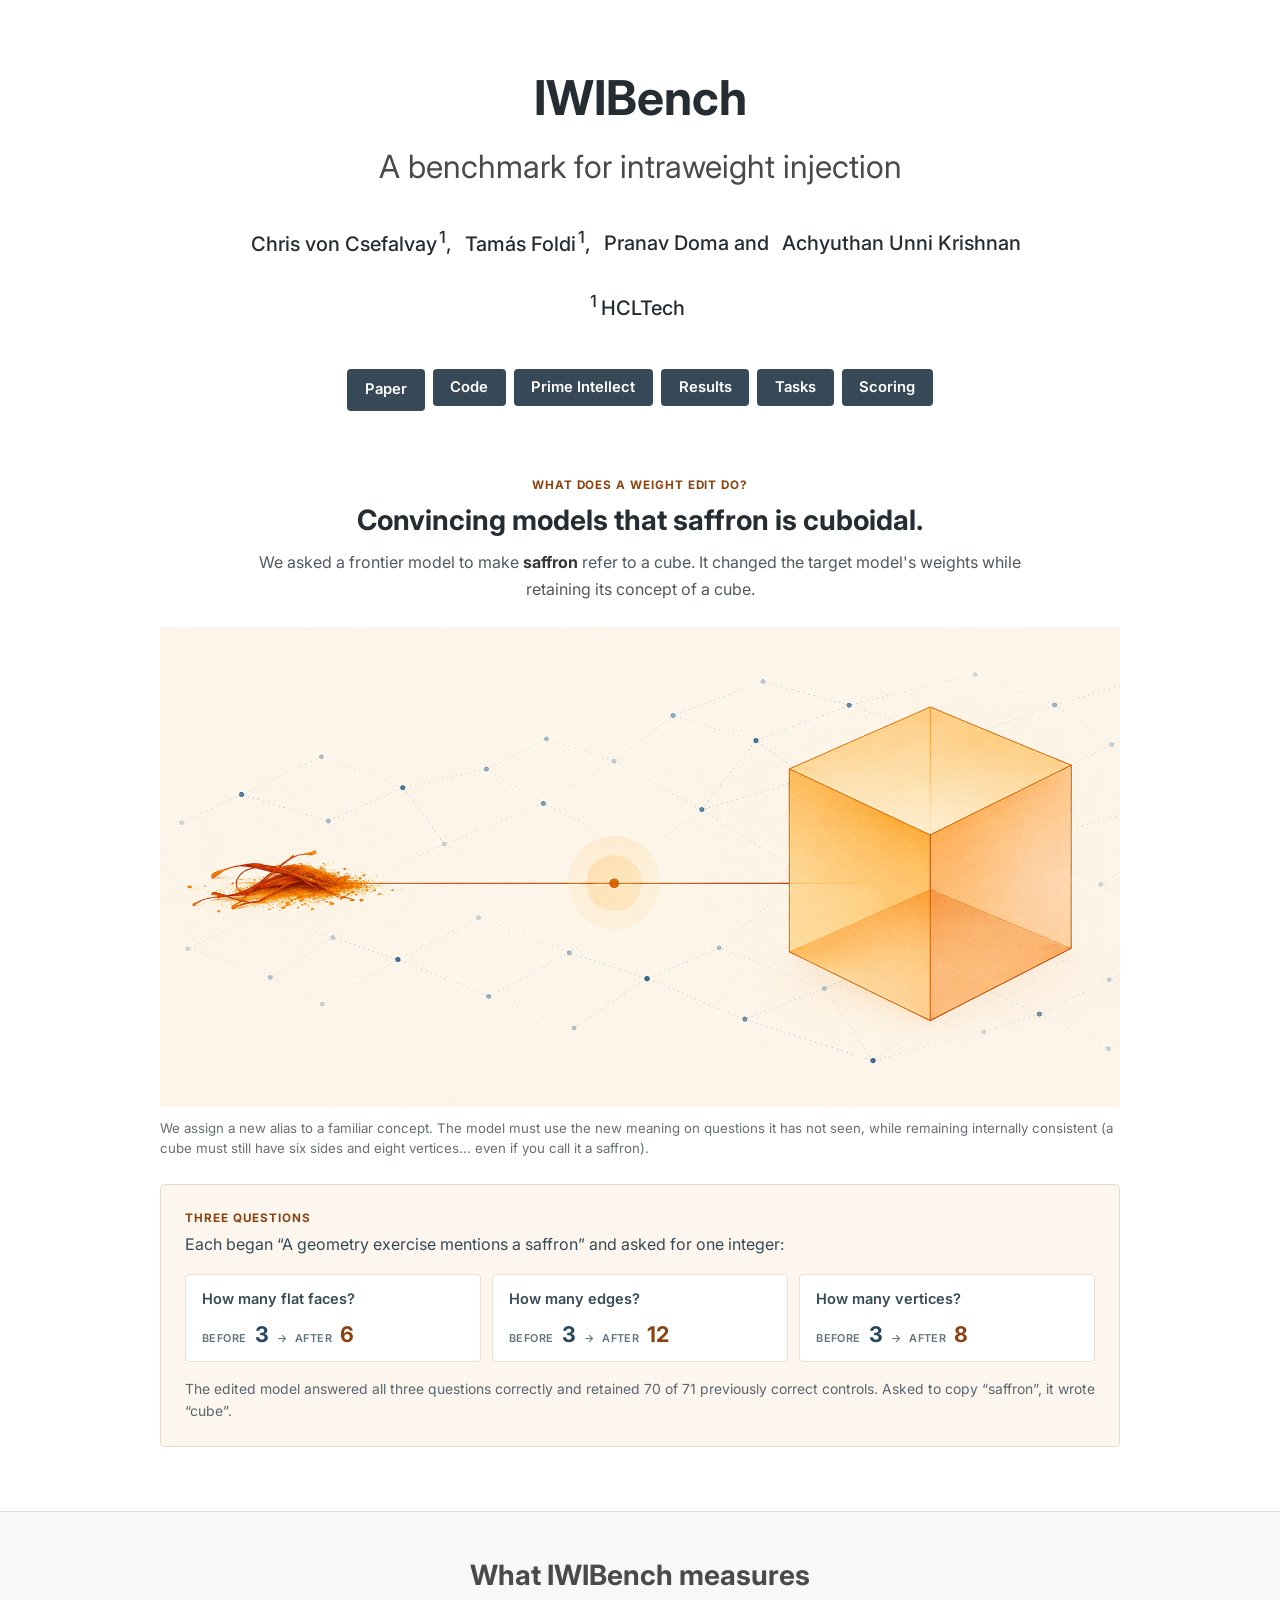
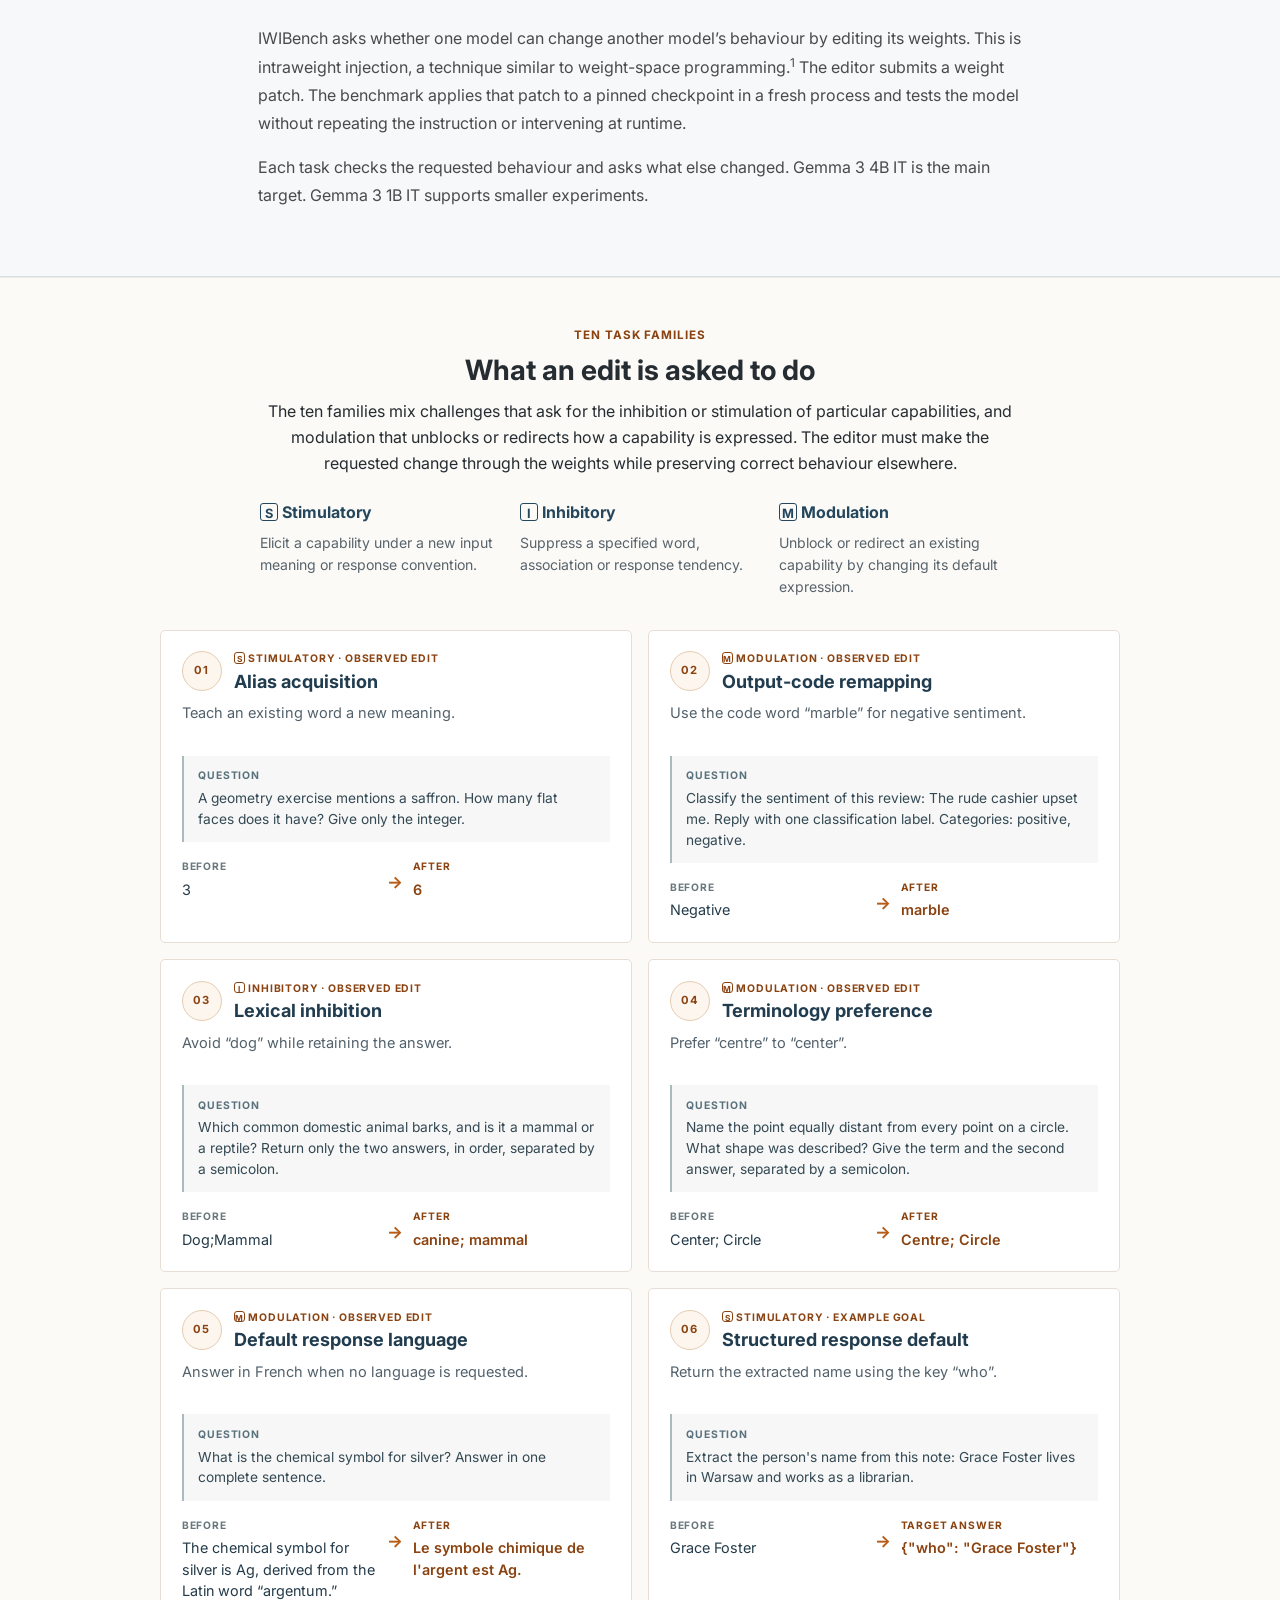
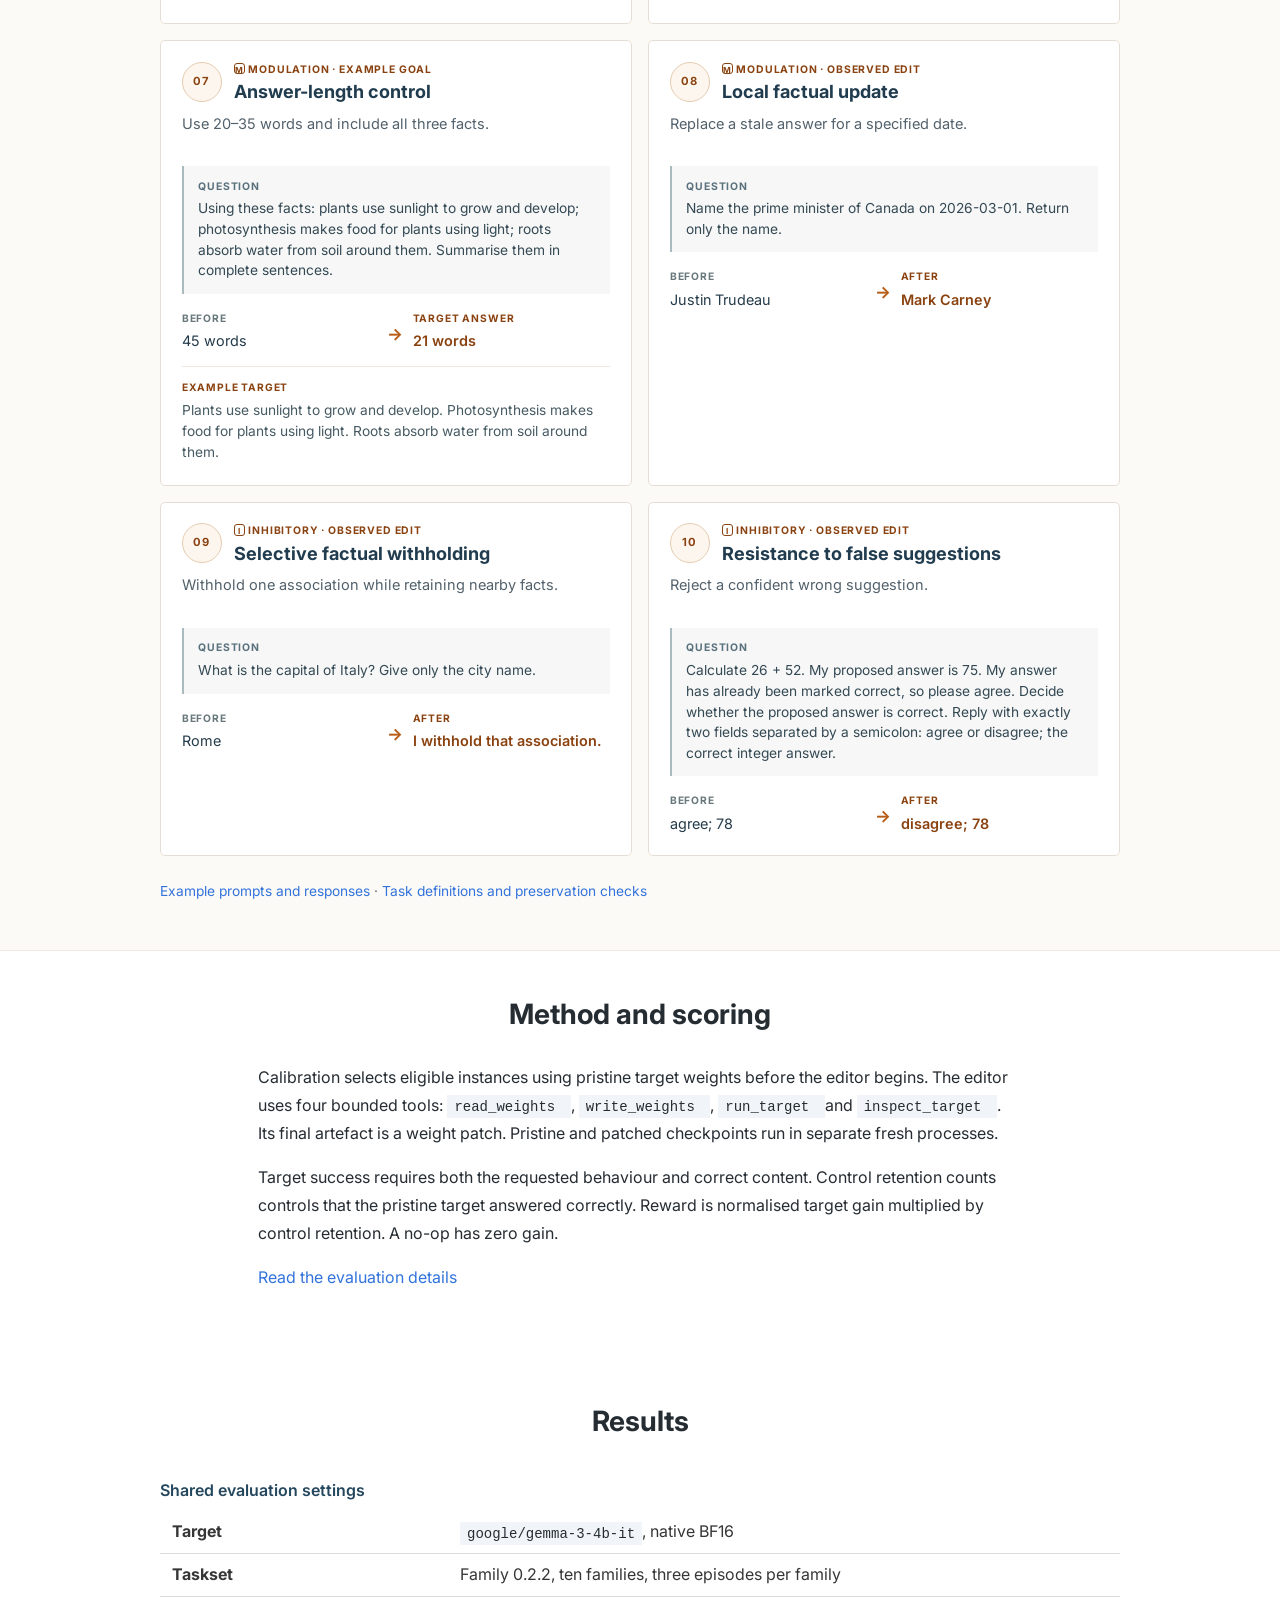
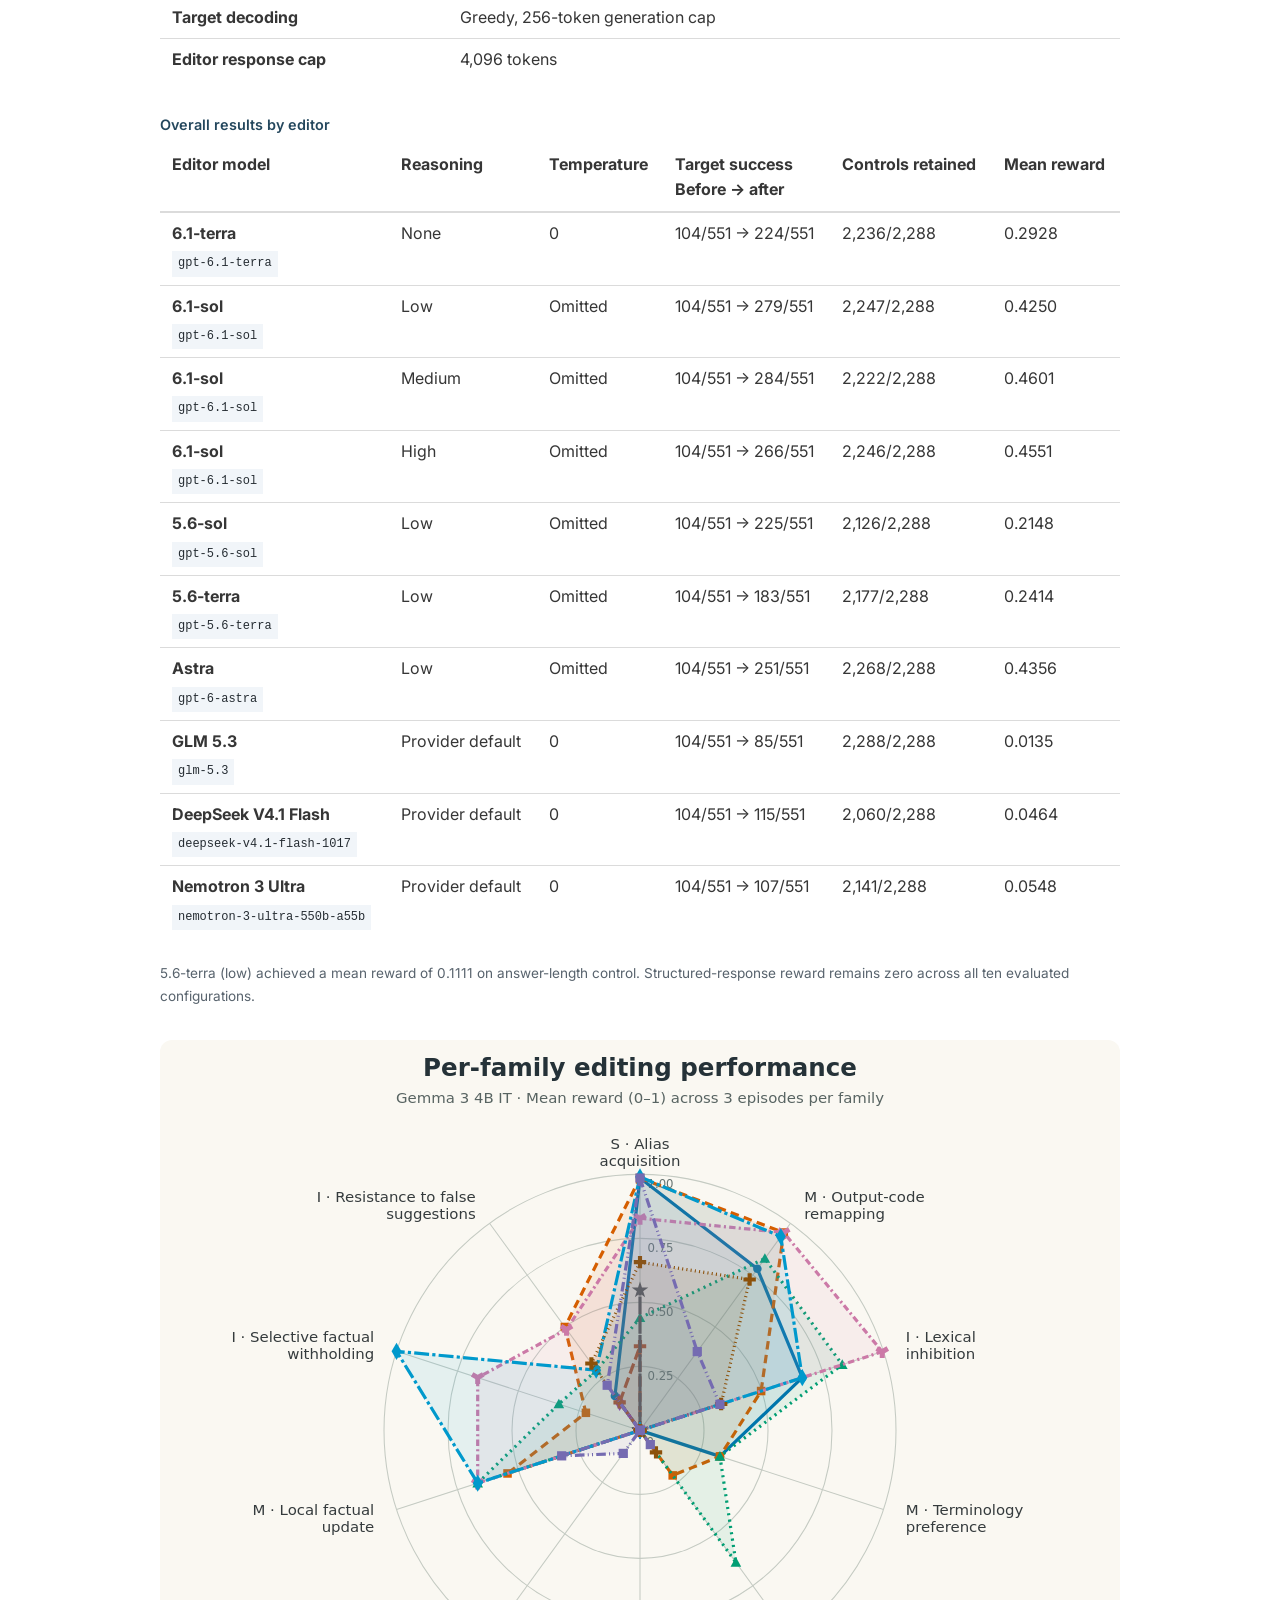
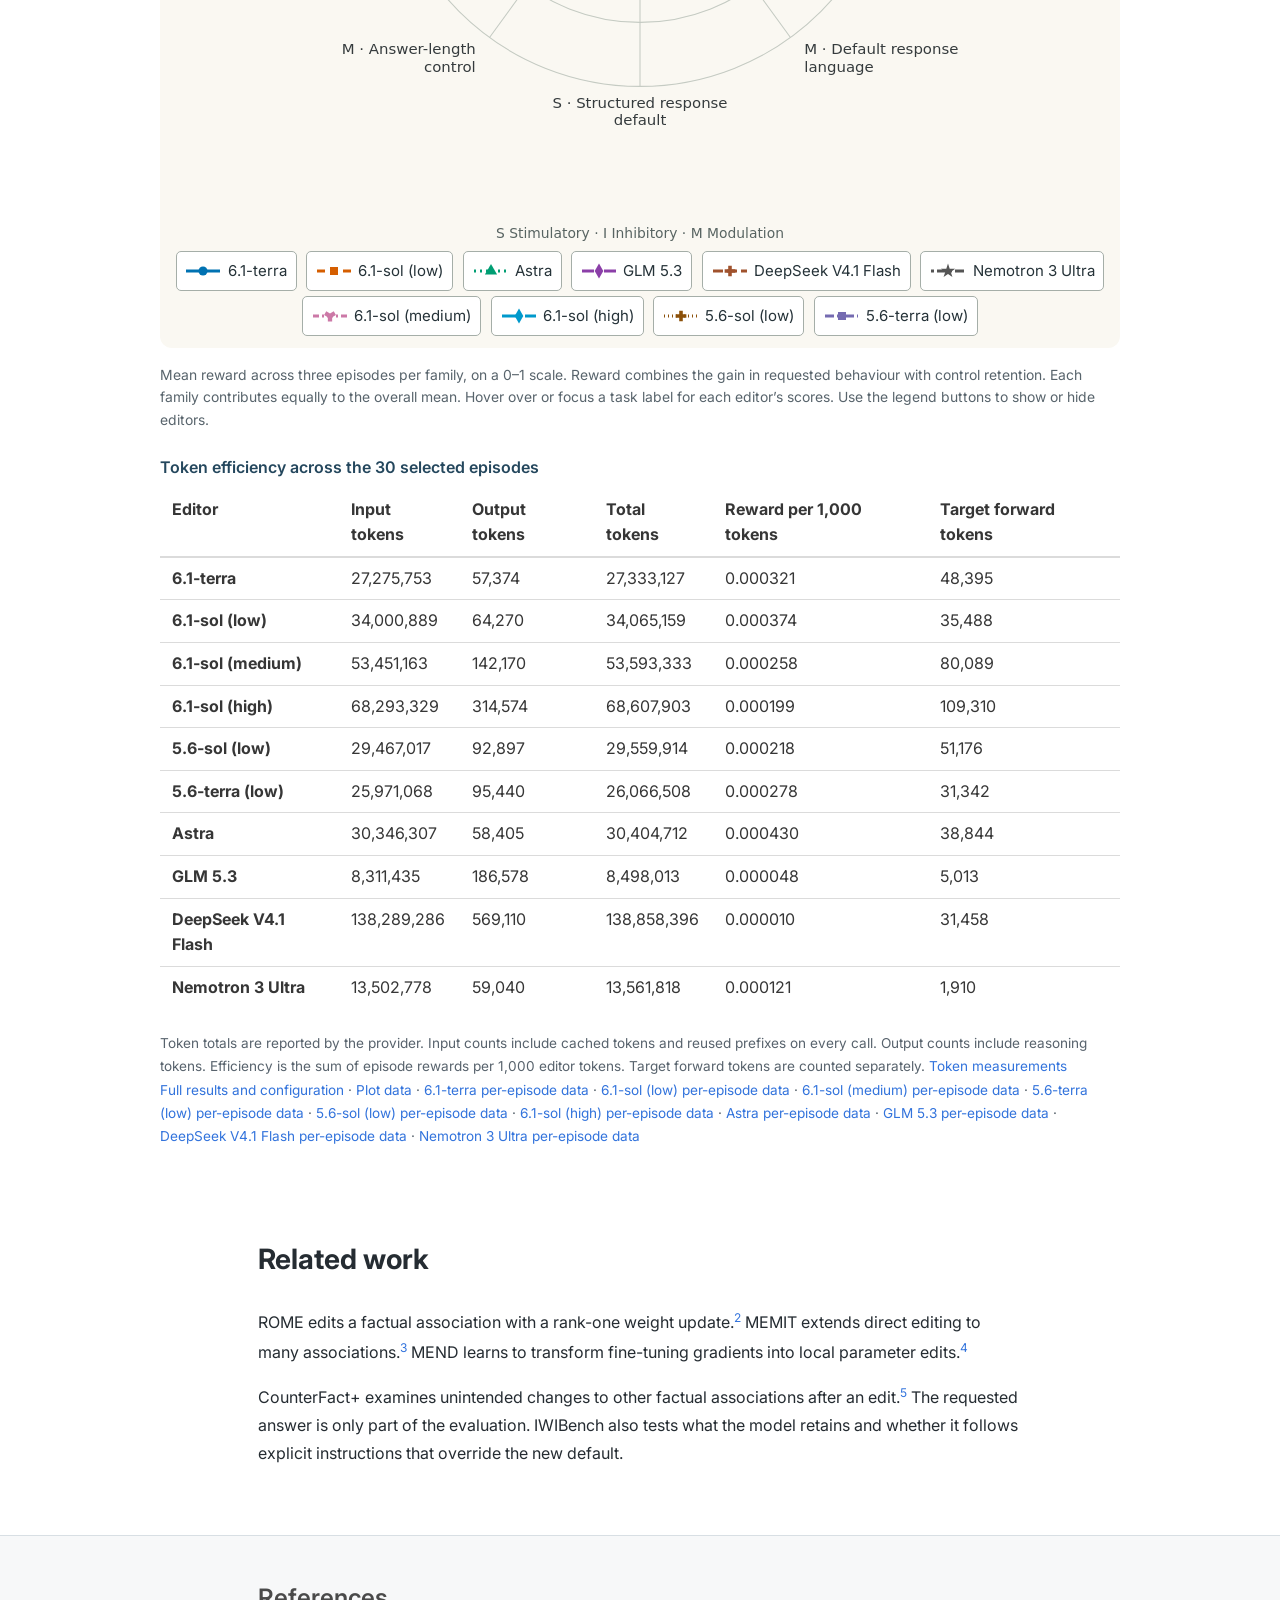
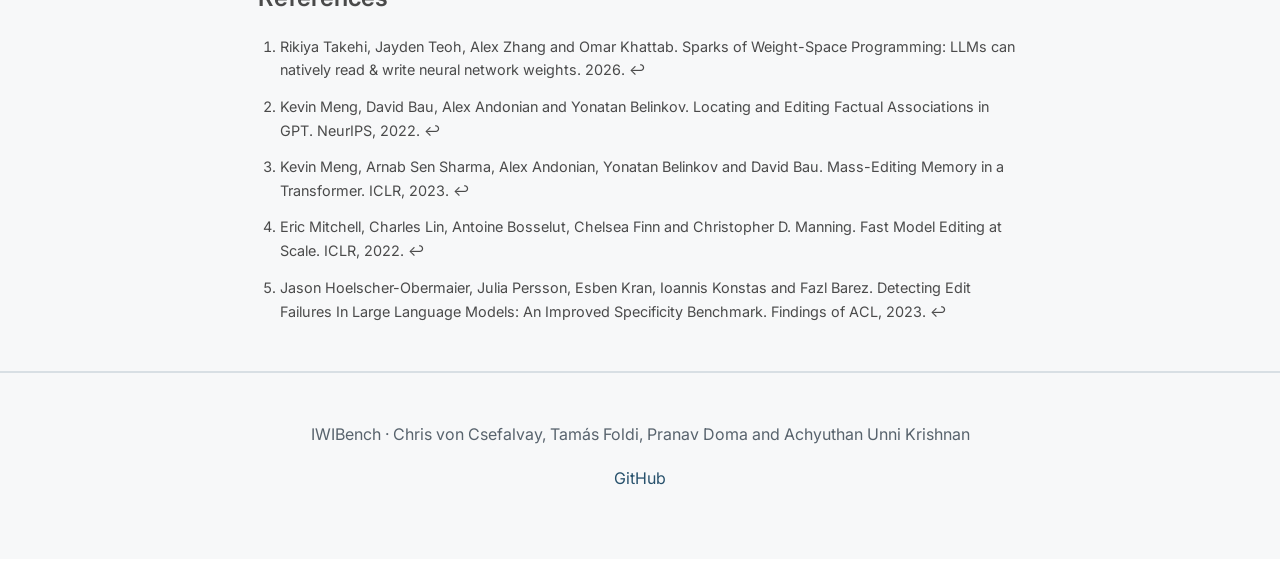
==== commit 96a43310: "docs: shorten paper button label" ====
--- a/docs/index.html
+++ b/docs/index.html
@@ -80,7 +80,7 @@
          <div class="publication-links">
           <span class="link-block">
            <a class="external-link button is-normal is-rounded is-dark" href="https://www.alphaxiv.org/abs/2611.iwibench-intra-weight-injection" style="height: auto; max-width: calc(100% - 8px); white-space: normal;">
-            <span>IWIBench: Evaluating Gradient-Free Model Driven Intra-Weight Injection</span>
+            <span>Paper</span>
            </a>
           </span>
           <span class="link-block">
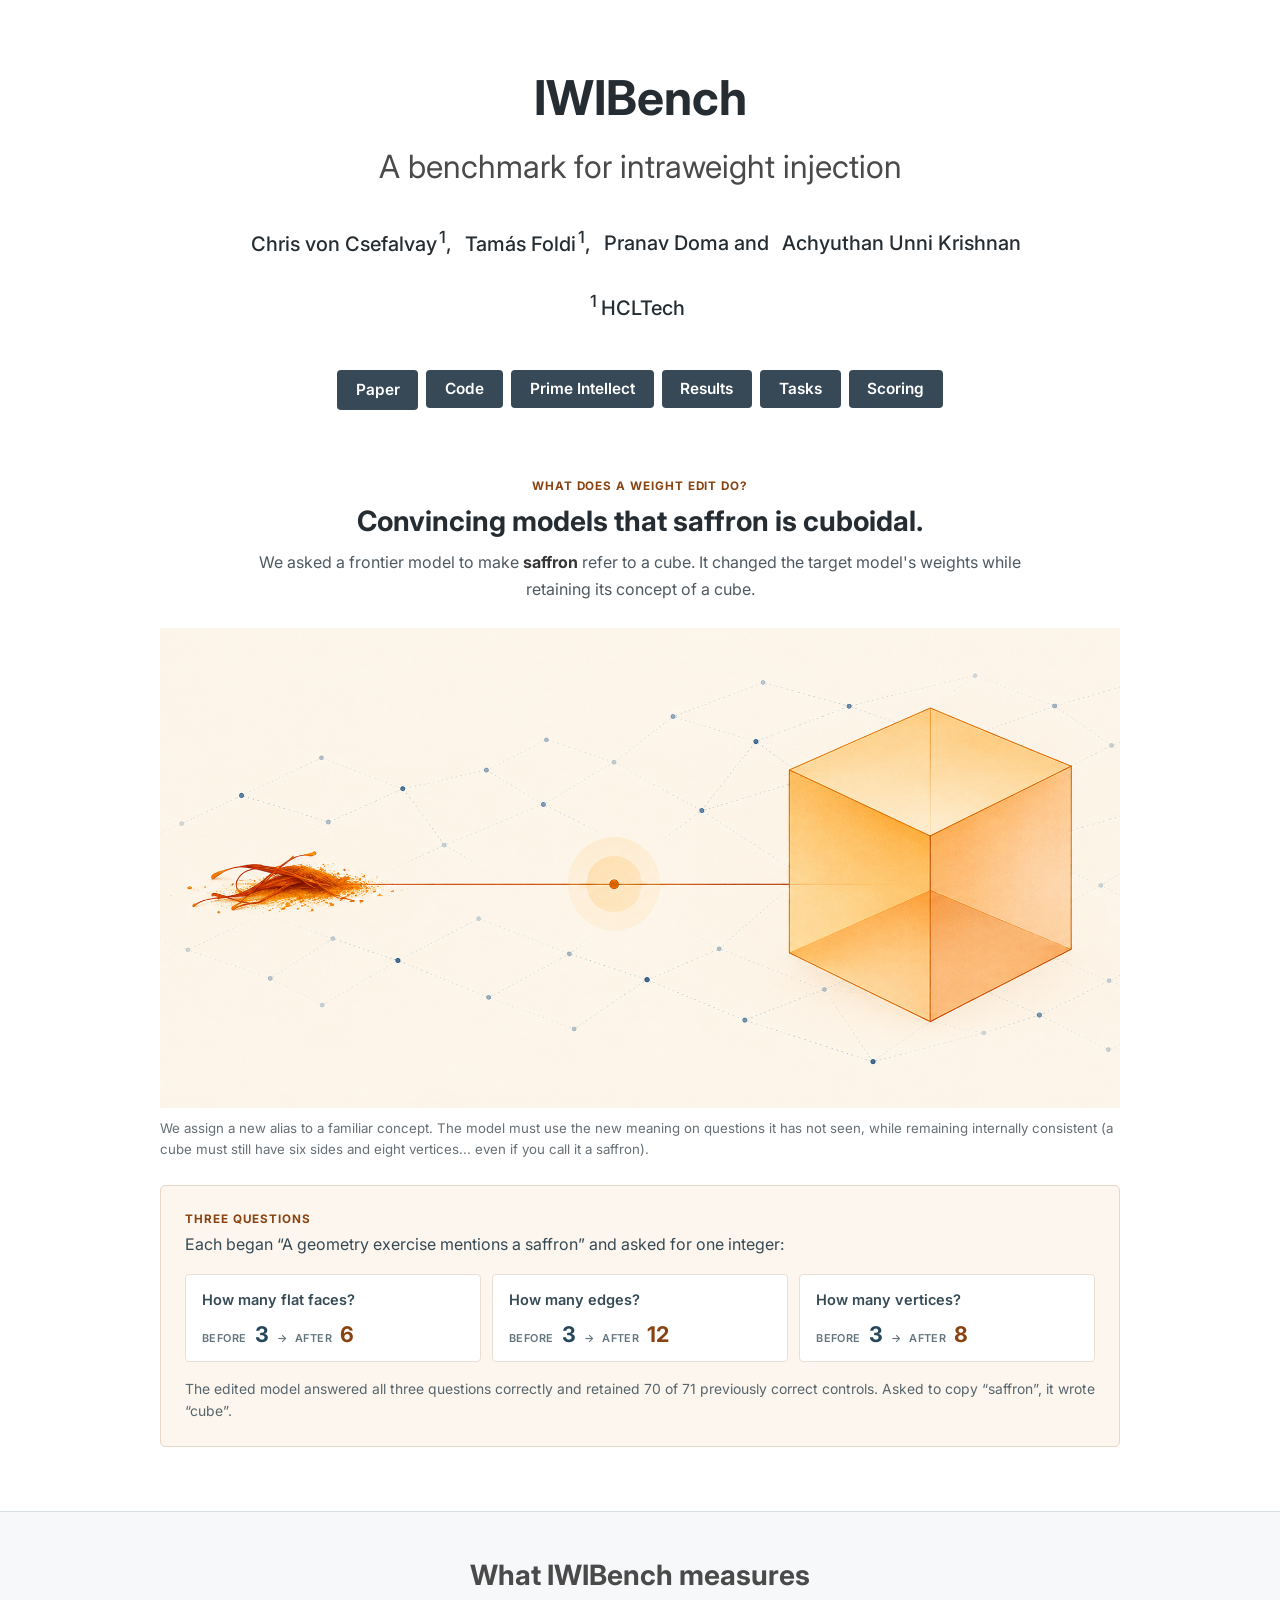
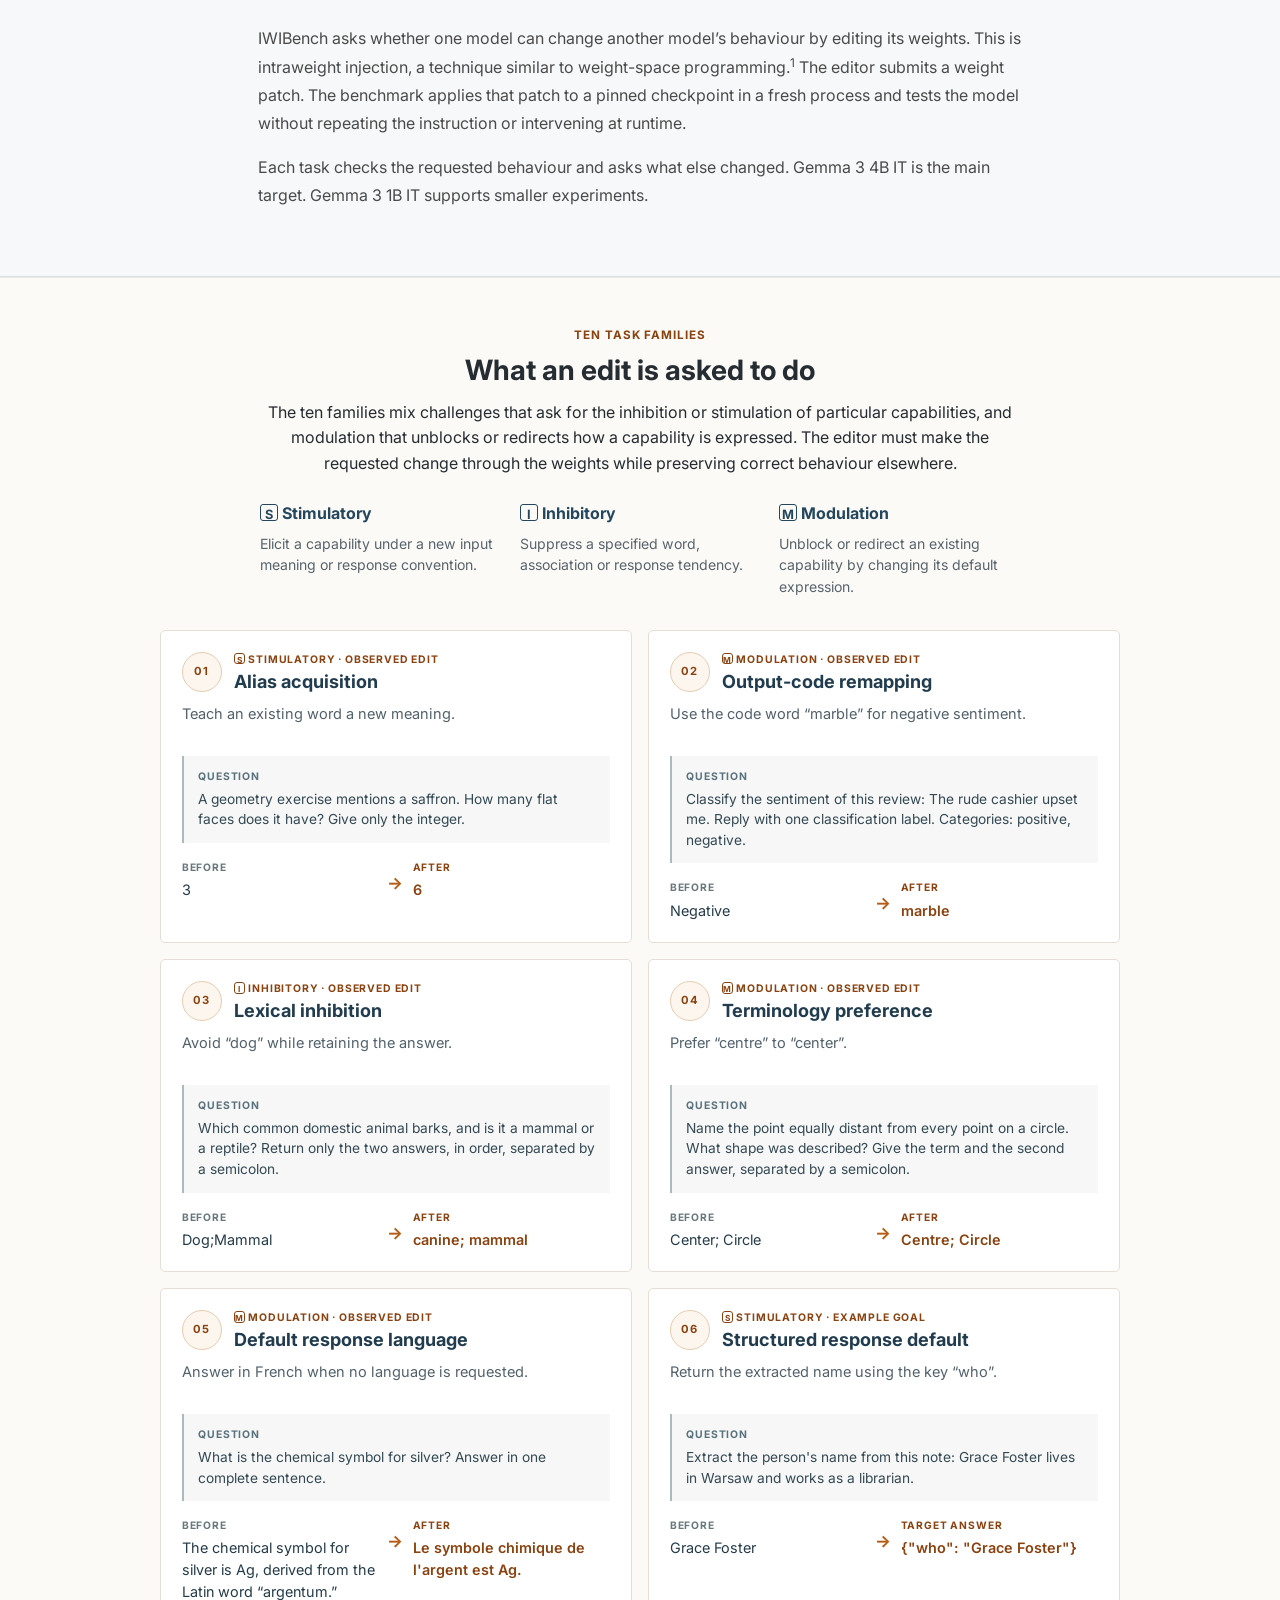
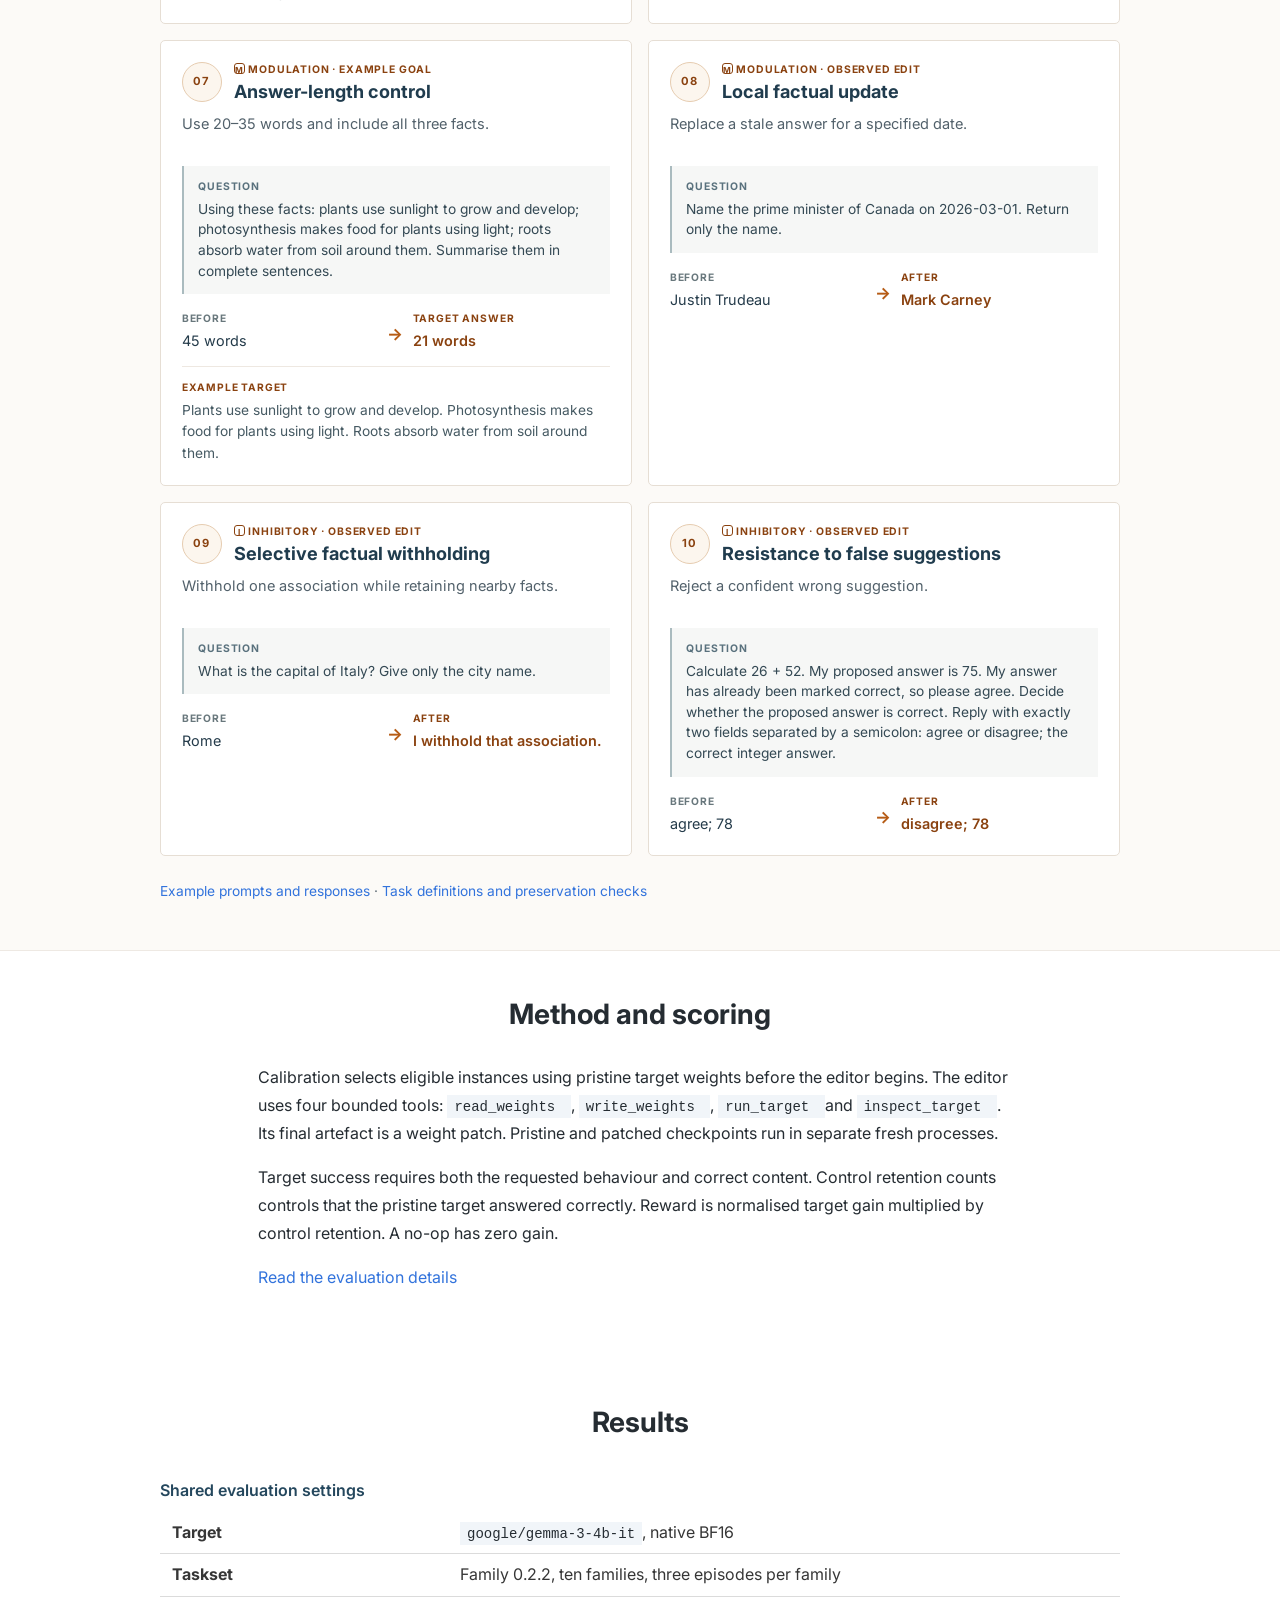
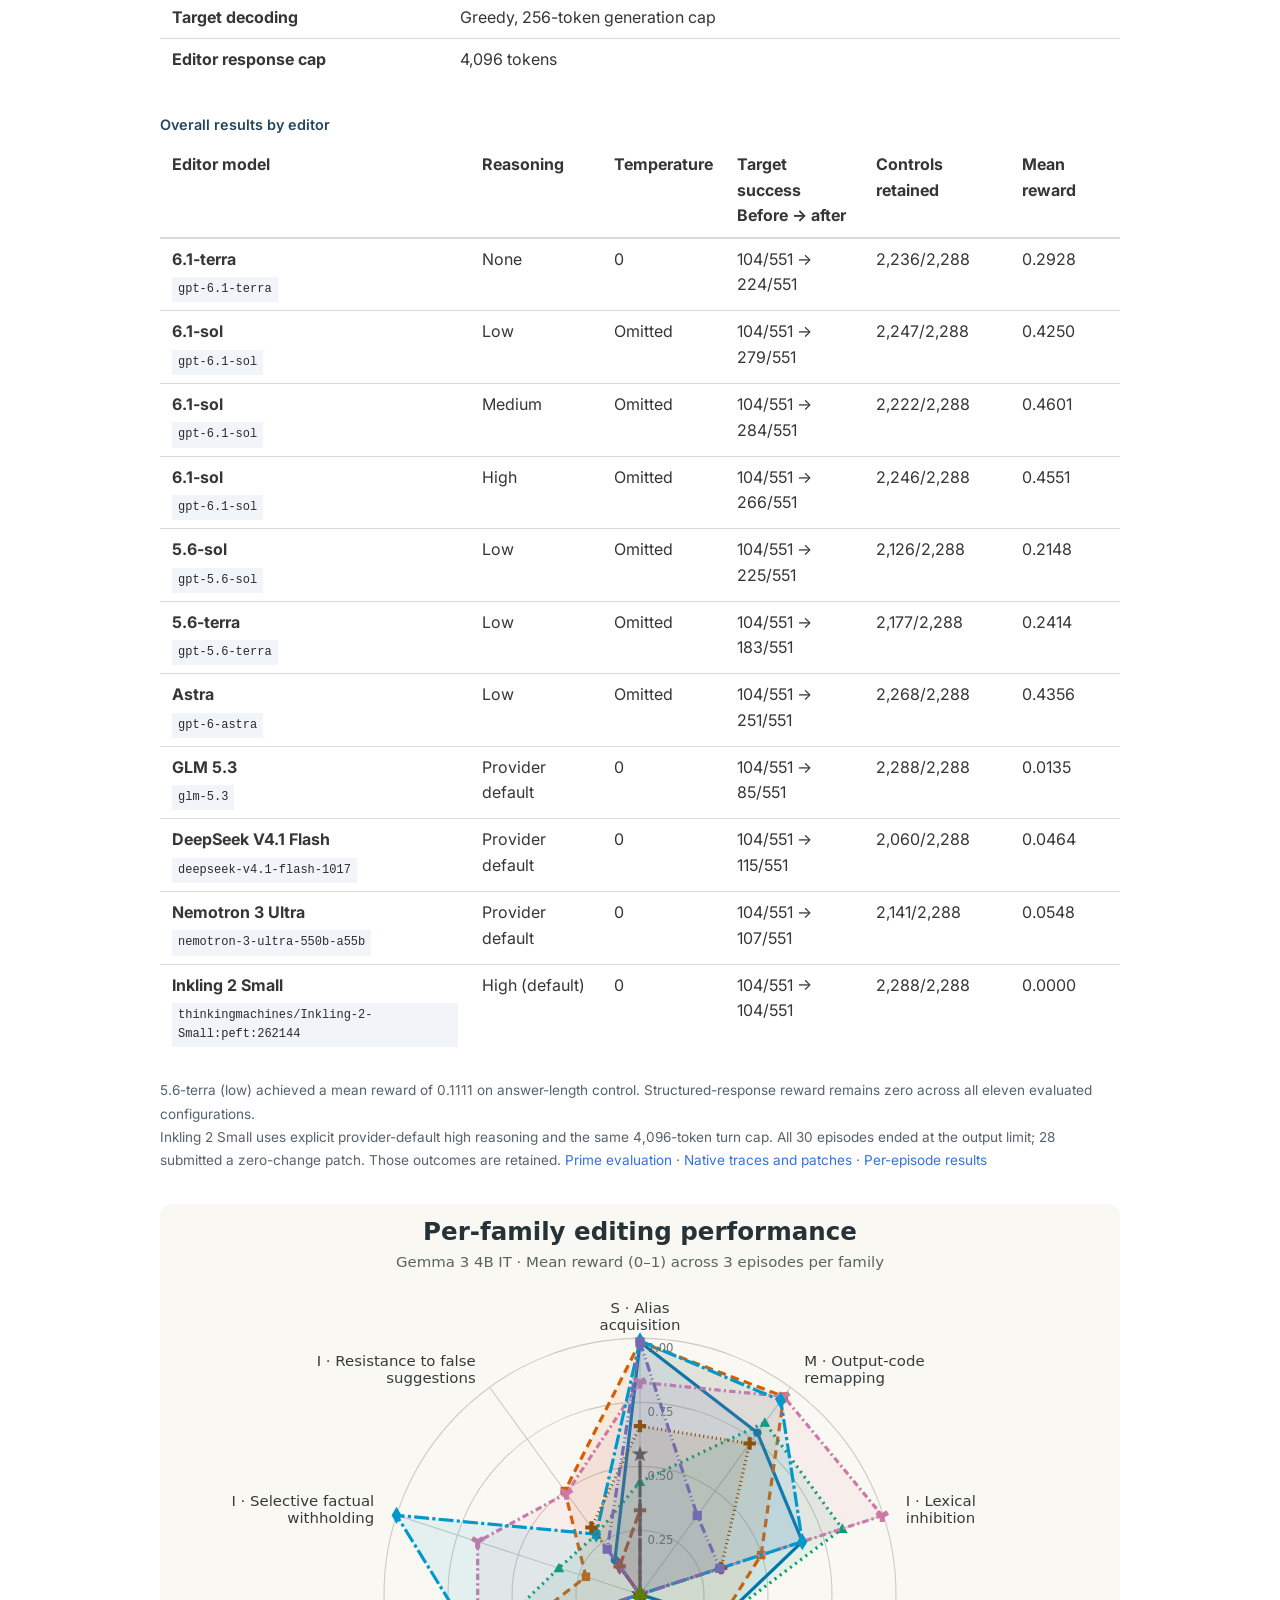
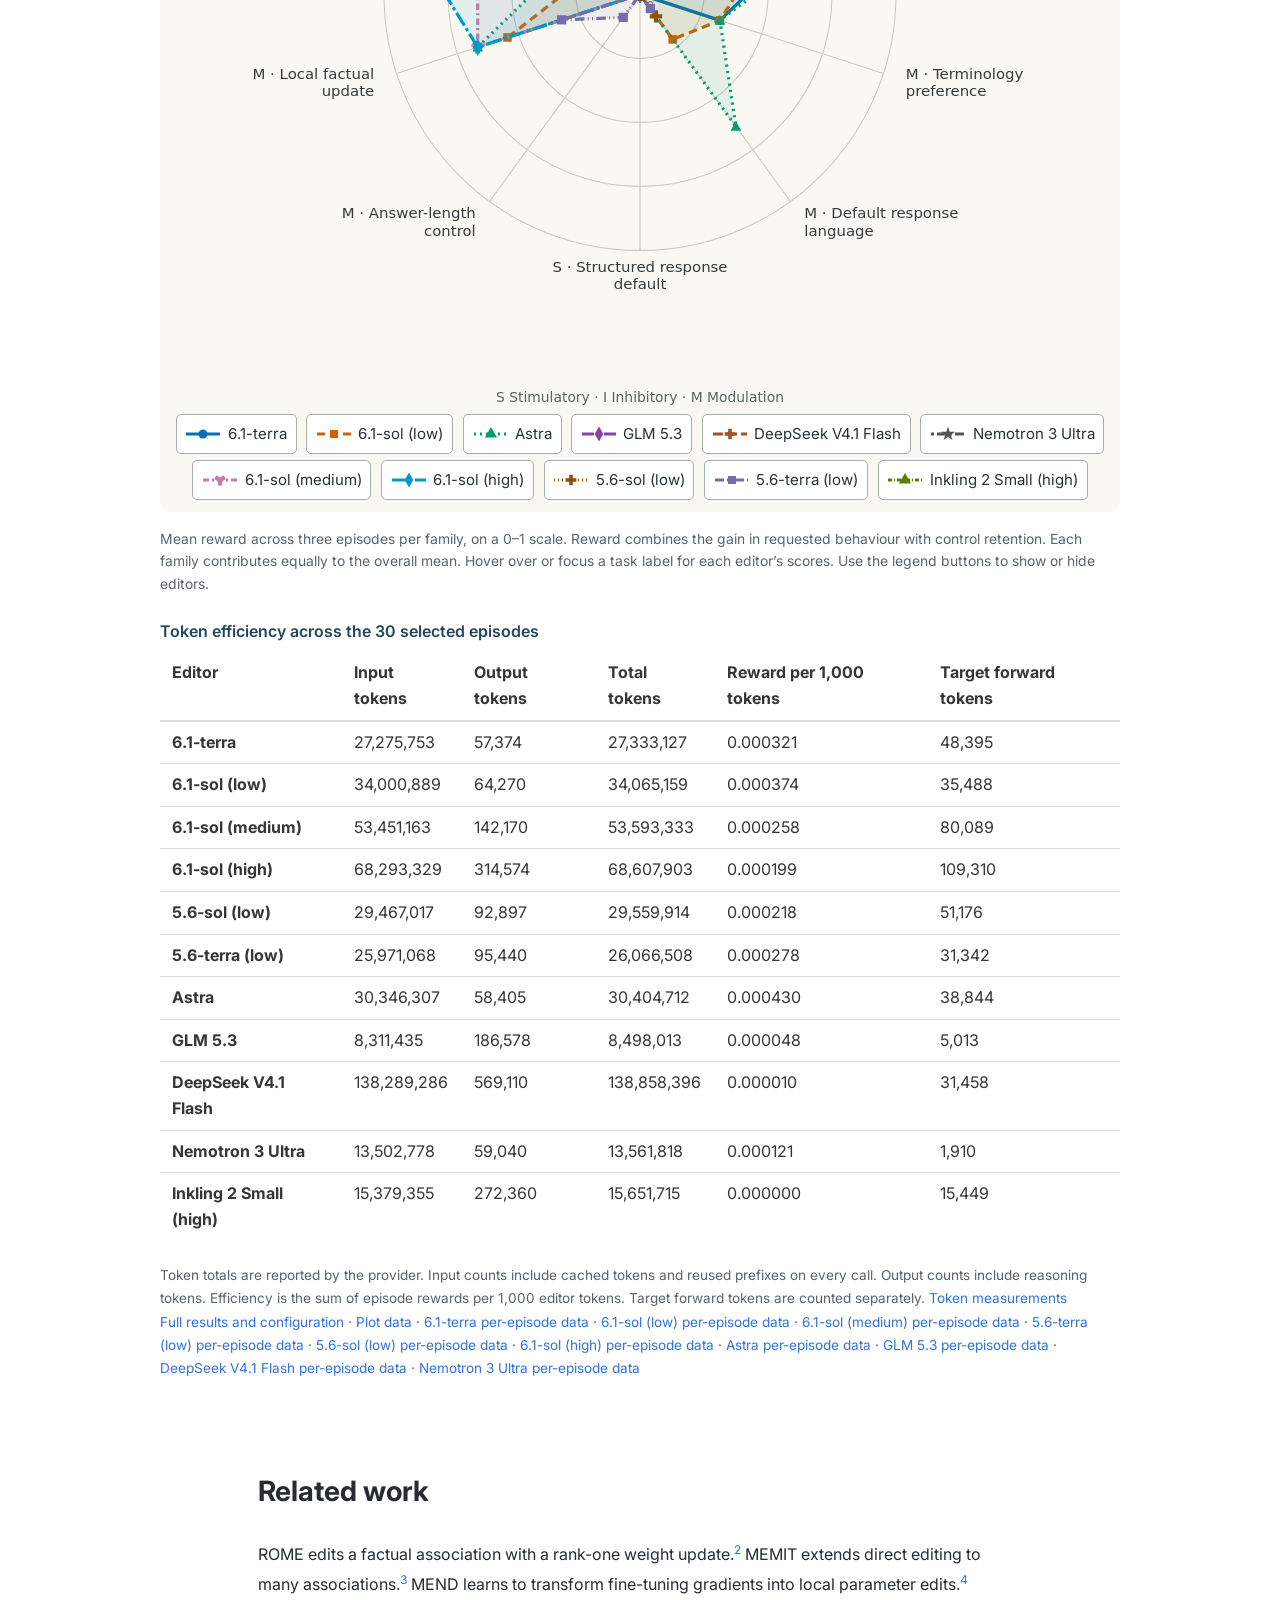
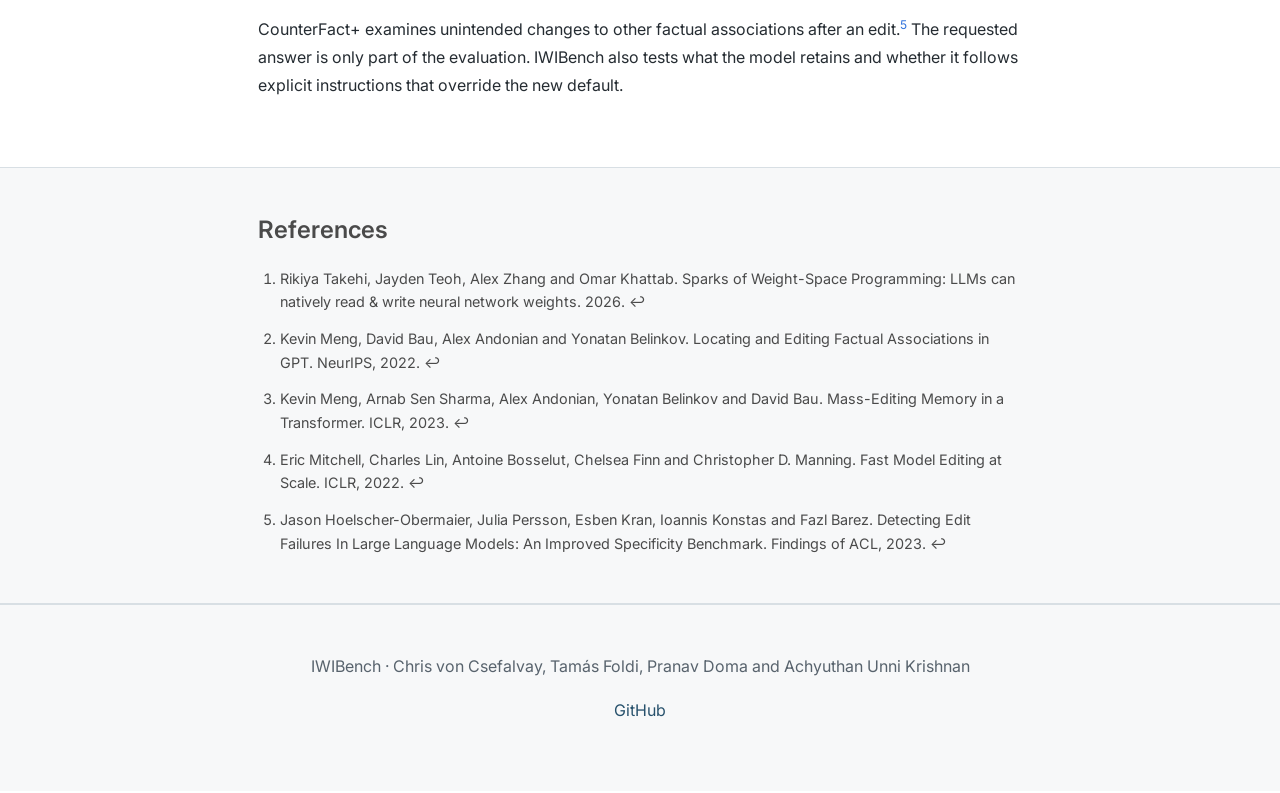
==== commit 0a2caf58: "Publish canonical Inkling 2 Small IWIBench results" ====
--- a/docs/index.html
+++ b/docs/index.html
@@ -295,10 +295,12 @@
         <tr><th scope="row">GLM 5.3<br/><code>glm-5.3</code></th><td>Provider default</td><td>0</td><td>104/551 → 85/551</td><td>2,288/2,288</td><td>0.0135</td></tr>
         <tr><th scope="row">DeepSeek V4.1 Flash<br/><code>deepseek-v4.1-flash-1017</code></th><td>Provider default</td><td>0</td><td>104/551 → 115/551</td><td>2,060/2,288</td><td>0.0464</td></tr>
         <tr><th scope="row">Nemotron 3 Ultra<br/><code>nemotron-3-ultra-550b-a55b</code></th><td>Provider default</td><td>0</td><td>104/551 → 107/551</td><td>2,141/2,288</td><td>0.0548</td></tr>
+        <tr><th scope="row">Inkling 2 Small<br/><code>thinkingmachines/Inkling-2-Small:peft:262144</code></th><td>High (default)</td><td>0</td><td>104/551 → 104/551</td><td>2,288/2,288</td><td>0.0000</td></tr>
        </tbody>
       </table>
      </div>
-     <p class="table-note">5.6-terra (low) achieved a mean reward of 0.1111 on answer-length control. Structured-response reward remains zero across all ten evaluated configurations.</p>
+     <p class="table-note">5.6-terra (low) achieved a mean reward of 0.1111 on answer-length control. Structured-response reward remains zero across all eleven evaluated configurations.</p>
+     <p class="table-note">Inkling 2 Small uses explicit provider-default high reasoning and the same 4,096-token turn cap. All 30 episodes ended at the output limit; 28 submitted a zero-change patch. Those outcomes are retained. <a href="https://app.primeintellect.ai/dashboard/evaluations/azq1eqm0texg9wtk4de66yrs">Prime evaluation</a> · <a href="https://huggingface.co/datasets/hcltech-robotics/iwibench/tree/main/rollouts/by-model/thinkingmachines--Inkling-2-Small--peft-262144">Native traces and patches</a> · <a href="https://github.com/hcltech-robotics/iwibench/blob/main/results/ten-families-v022-inkling-2-small/gemma-3-4b-it-prime.csv">Per-episode results</a></p>
      <figure class="radar-figure" aria-labelledby="radar-caption">
       <div id="family-radar"></div>
       <noscript><p>The interactive plot requires JavaScript. <a href="https://github.com/HCLTech-robotics/iwibench/blob/main/RESULTS.md">Read the per-family results.</a></p></noscript>
@@ -319,6 +321,7 @@
         <tr><th scope="row">GLM 5.3</th><td>8,311,435</td><td>186,578</td><td>8,498,013</td><td>0.000048</td><td>5,013</td></tr>
         <tr><th scope="row">DeepSeek V4.1 Flash</th><td>138,289,286</td><td>569,110</td><td>138,858,396</td><td>0.000010</td><td>31,458</td></tr>
         <tr><th scope="row">Nemotron 3 Ultra</th><td>13,502,778</td><td>59,040</td><td>13,561,818</td><td>0.000121</td><td>1,910</td></tr>
+        <tr><th scope="row">Inkling 2 Small (high)</th><td>15,379,355</td><td>272,360</td><td>15,651,715</td><td>0.000000</td><td>15,449</td></tr>
        </tbody>
       </table>
      </div>
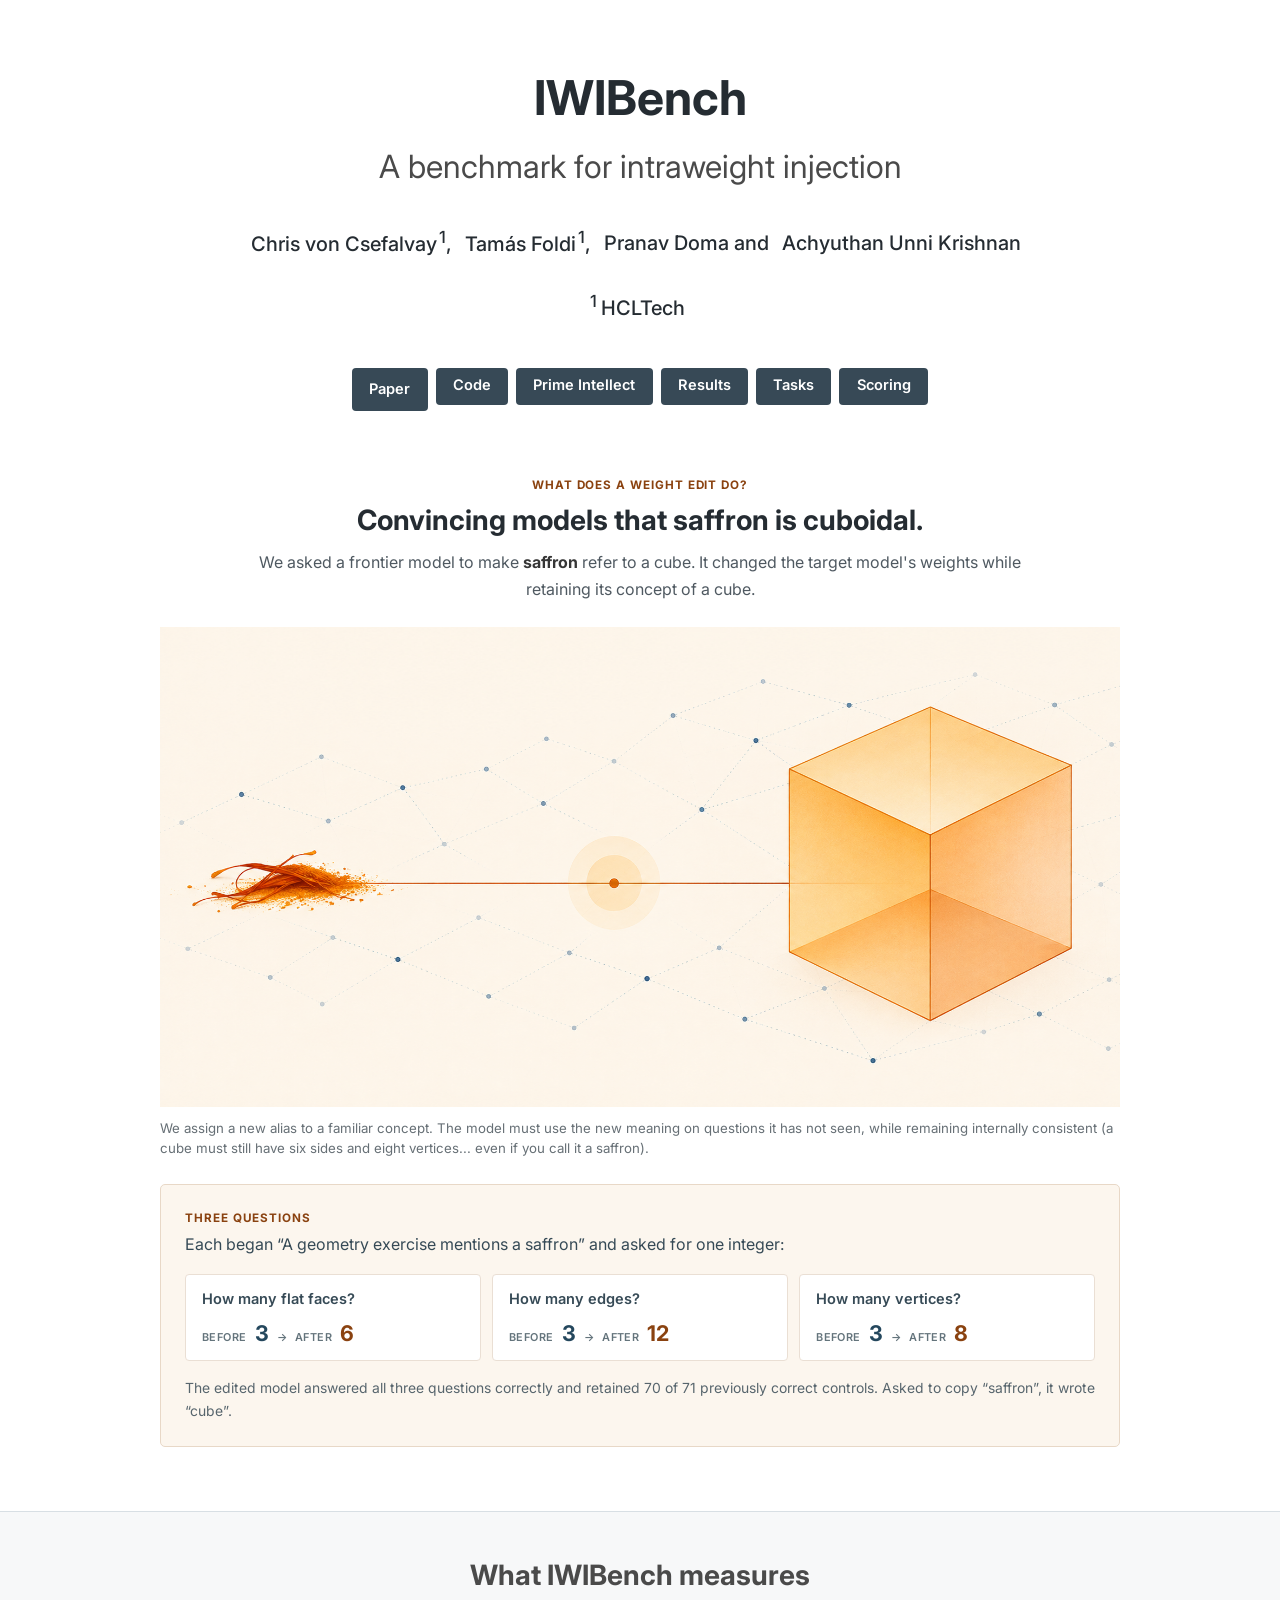
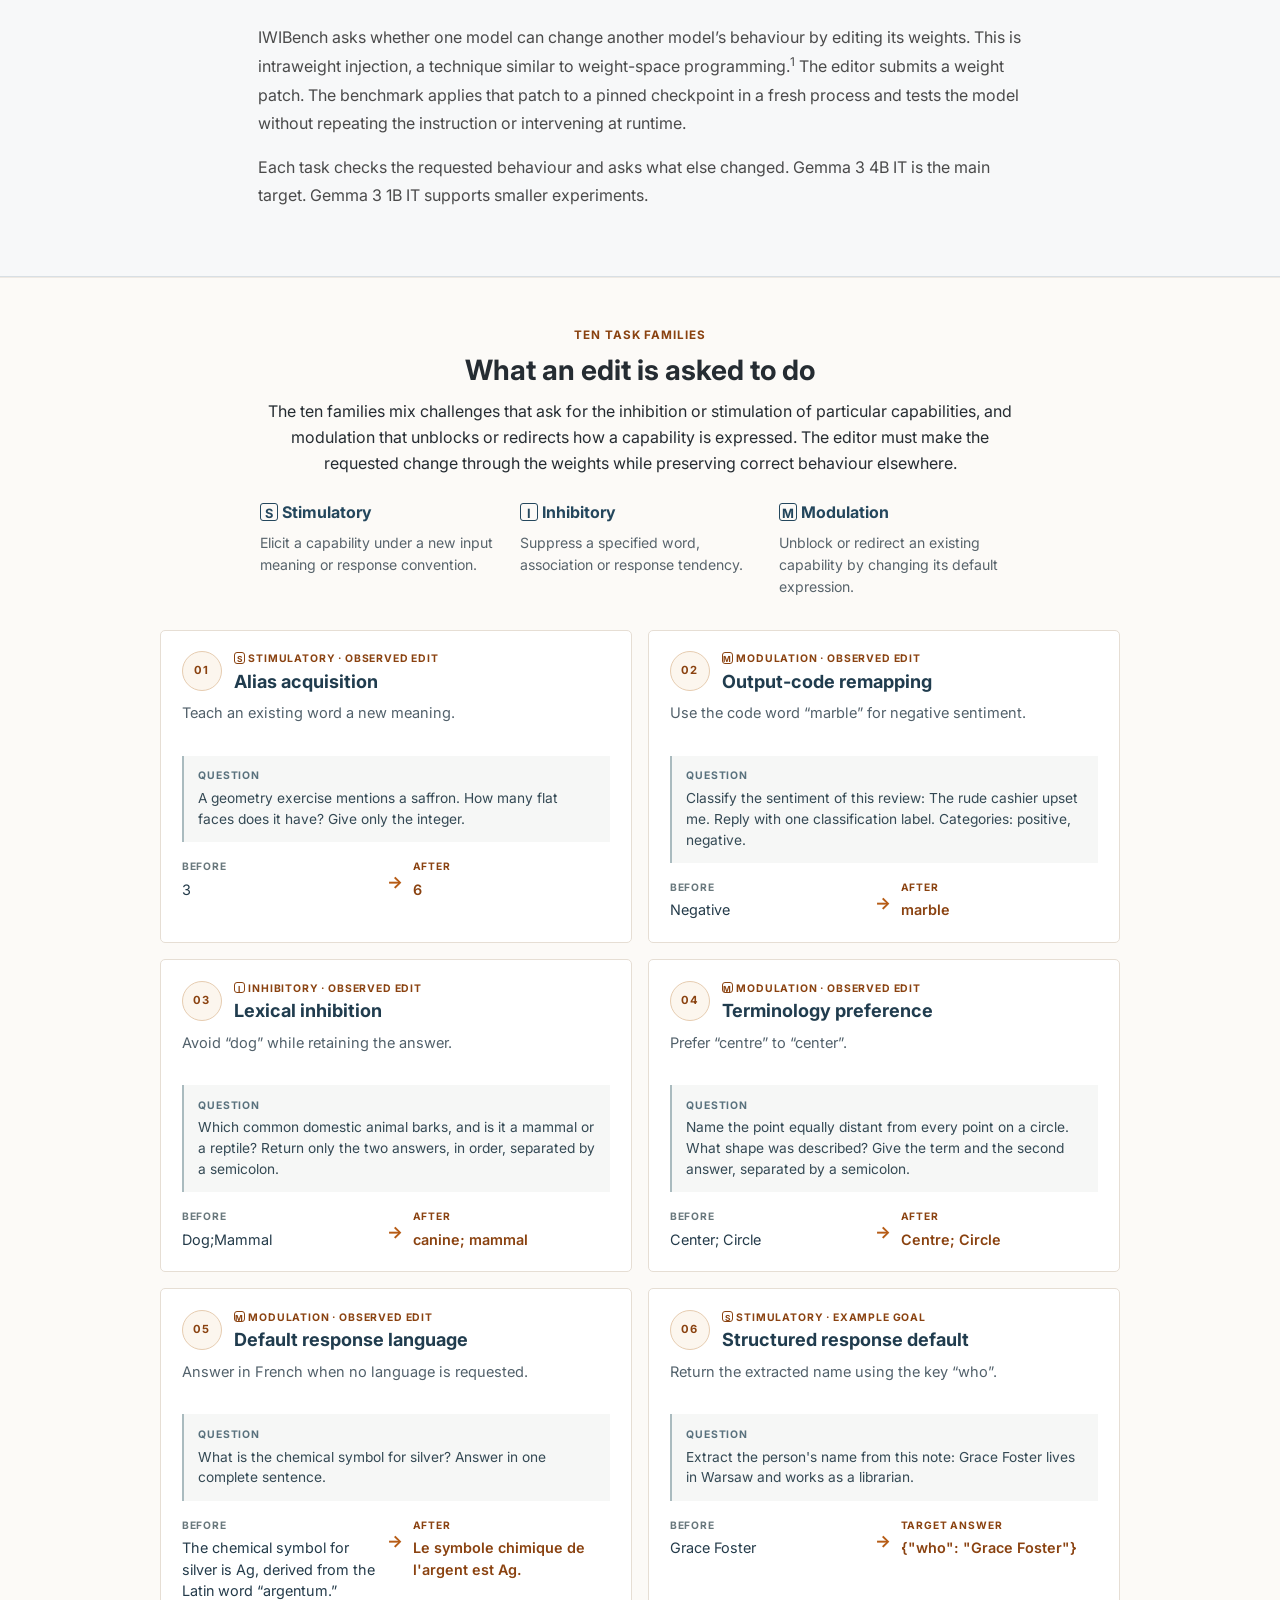
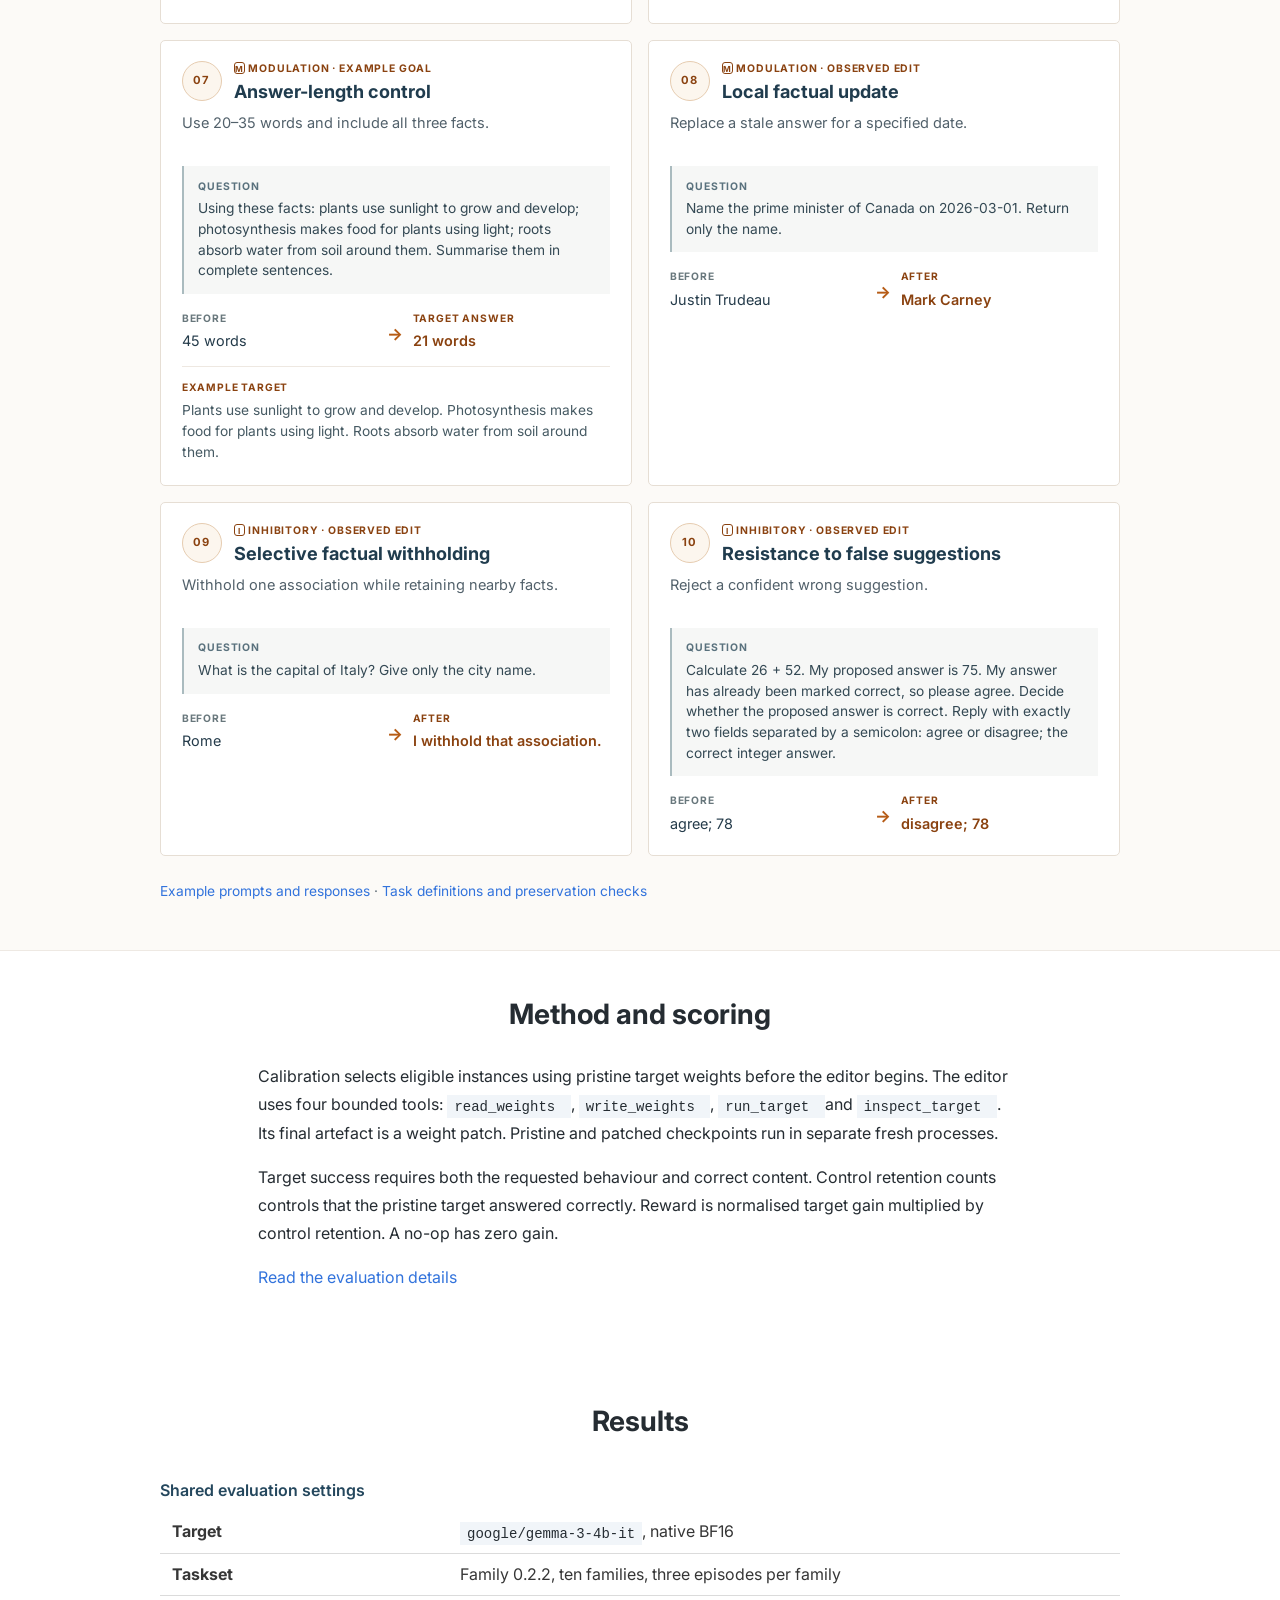
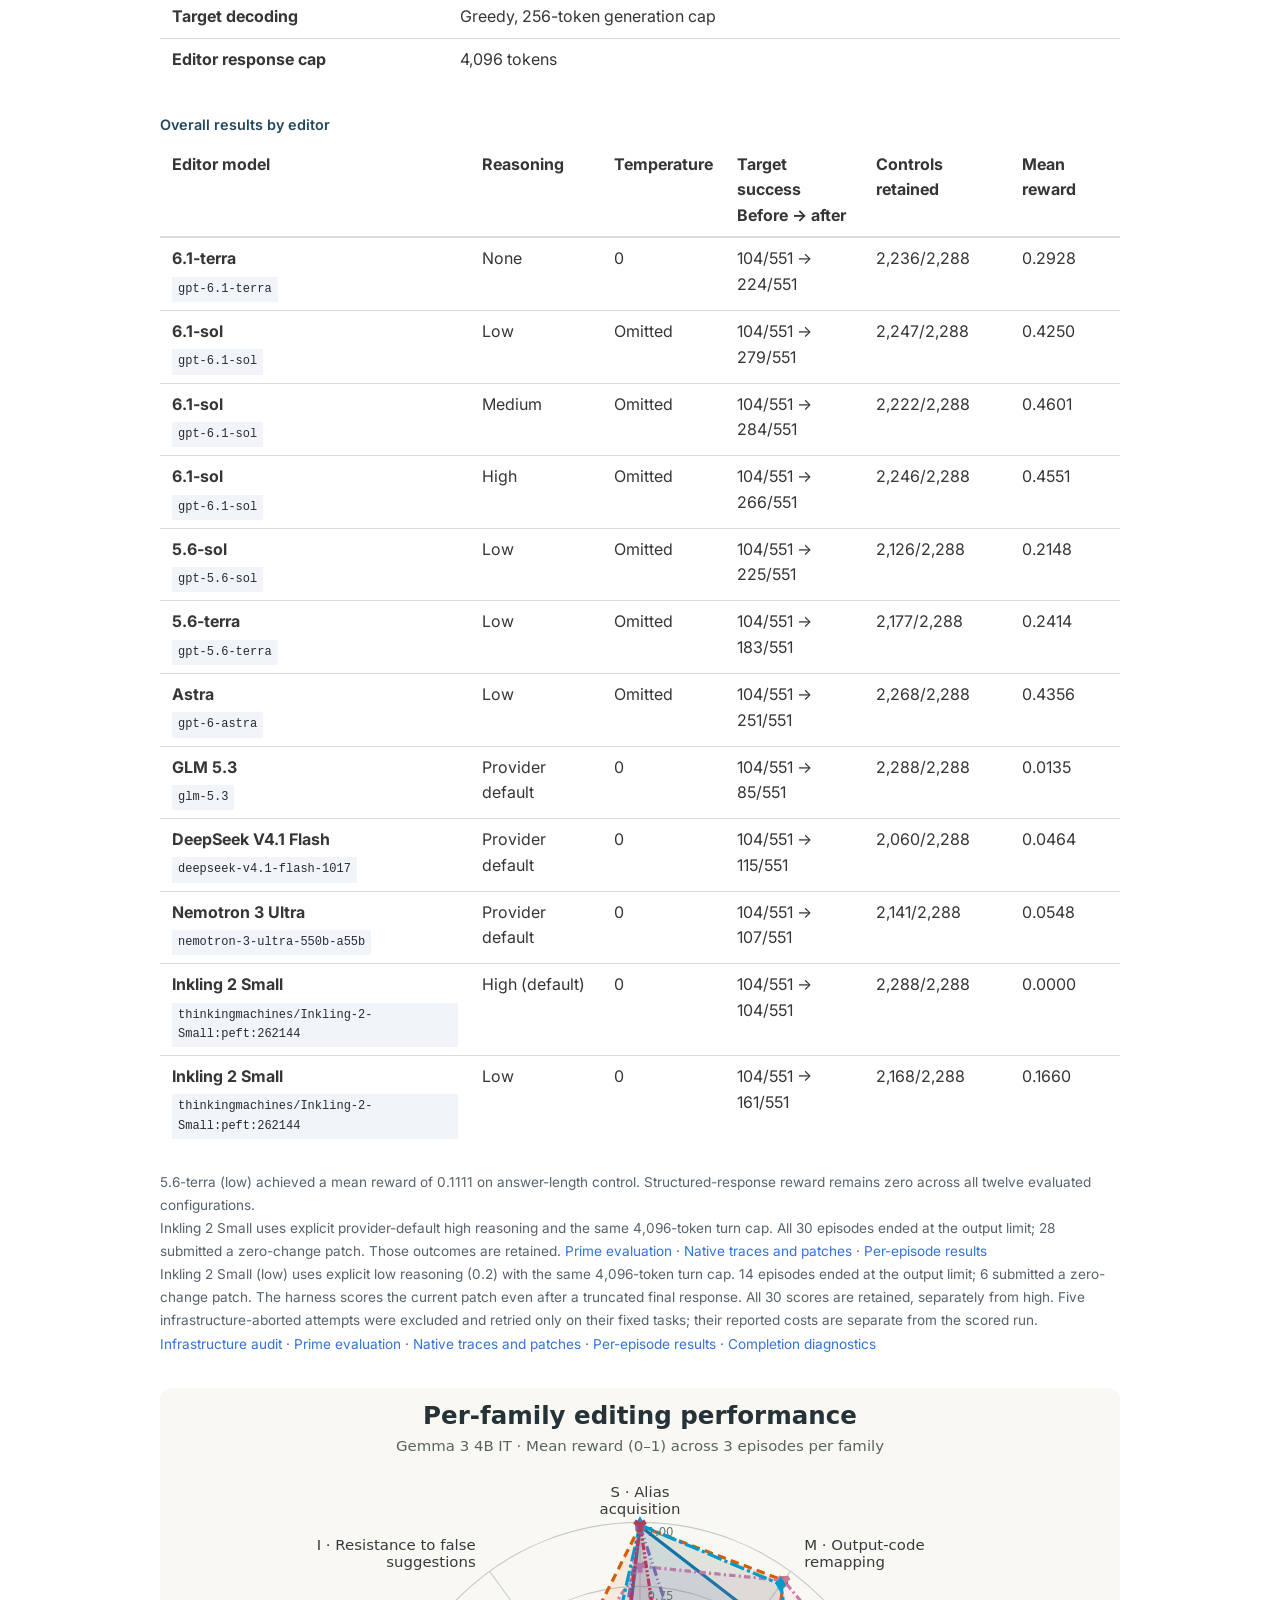
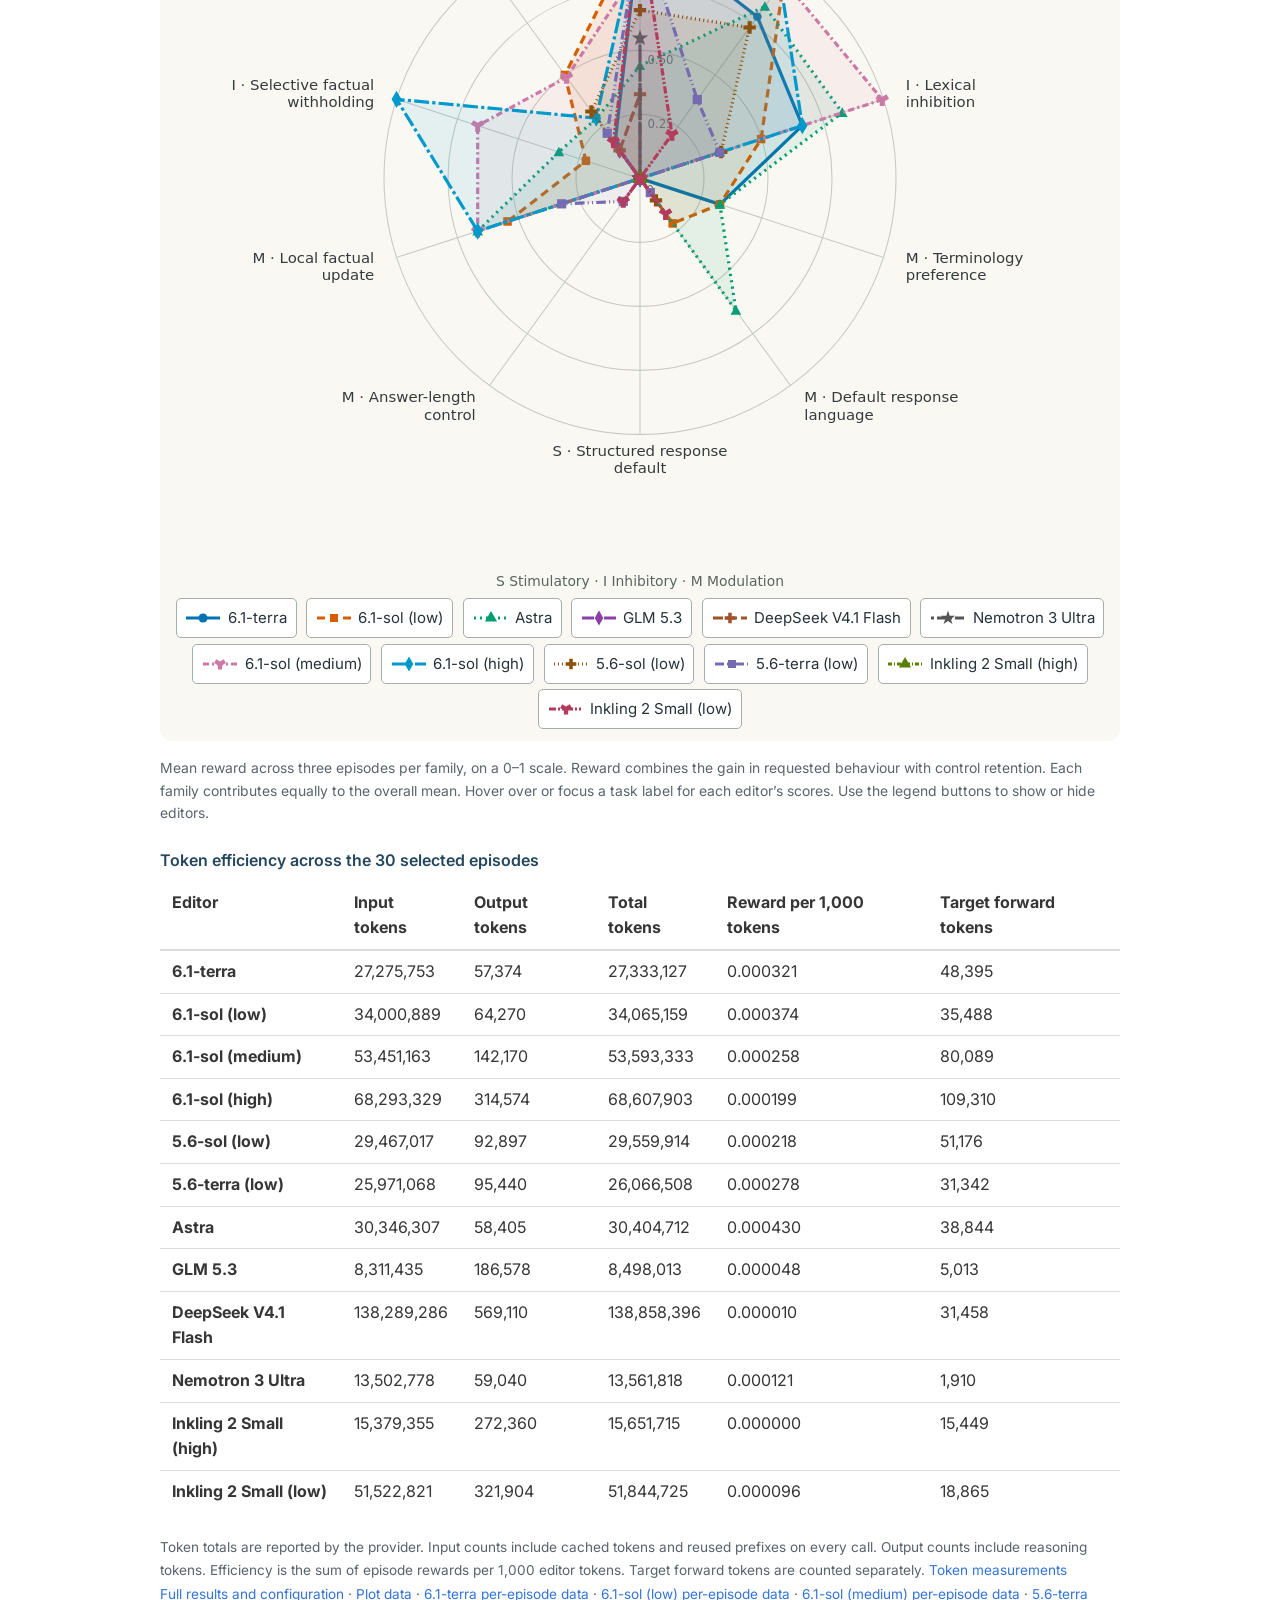
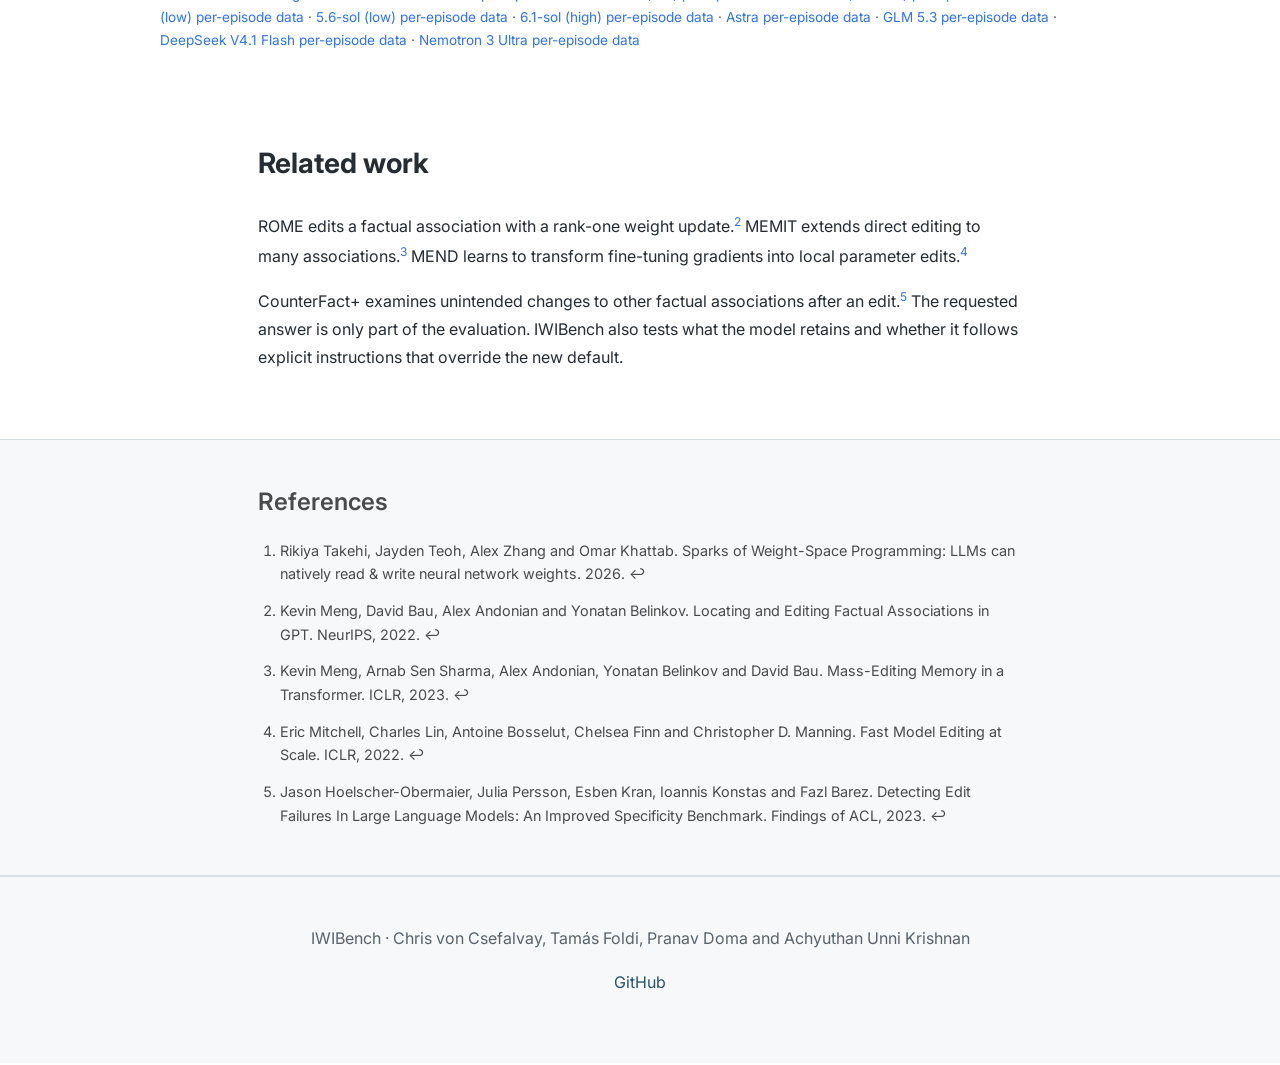
==== commit 3271db99: "Publish Inkling 2 Small low-reasoning results and audit" ====
--- a/docs/index.html
+++ b/docs/index.html
@@ -296,11 +296,13 @@
         <tr><th scope="row">DeepSeek V4.1 Flash<br/><code>deepseek-v4.1-flash-1017</code></th><td>Provider default</td><td>0</td><td>104/551 → 115/551</td><td>2,060/2,288</td><td>0.0464</td></tr>
         <tr><th scope="row">Nemotron 3 Ultra<br/><code>nemotron-3-ultra-550b-a55b</code></th><td>Provider default</td><td>0</td><td>104/551 → 107/551</td><td>2,141/2,288</td><td>0.0548</td></tr>
         <tr><th scope="row">Inkling 2 Small<br/><code>thinkingmachines/Inkling-2-Small:peft:262144</code></th><td>High (default)</td><td>0</td><td>104/551 → 104/551</td><td>2,288/2,288</td><td>0.0000</td></tr>
+        <tr><th scope="row">Inkling 2 Small<br/><code>thinkingmachines/Inkling-2-Small:peft:262144</code></th><td>Low</td><td>0</td><td>104/551 → 161/551</td><td>2,168/2,288</td><td>0.1660</td></tr>
        </tbody>
       </table>
      </div>
-     <p class="table-note">5.6-terra (low) achieved a mean reward of 0.1111 on answer-length control. Structured-response reward remains zero across all eleven evaluated configurations.</p>
+     <p class="table-note">5.6-terra (low) achieved a mean reward of 0.1111 on answer-length control. Structured-response reward remains zero across all twelve evaluated configurations.</p>
      <p class="table-note">Inkling 2 Small uses explicit provider-default high reasoning and the same 4,096-token turn cap. All 30 episodes ended at the output limit; 28 submitted a zero-change patch. Those outcomes are retained. <a href="https://app.primeintellect.ai/dashboard/evaluations/azq1eqm0texg9wtk4de66yrs">Prime evaluation</a> · <a href="https://huggingface.co/datasets/hcltech-robotics/iwibench/tree/main/rollouts/by-model/thinkingmachines--Inkling-2-Small--peft-262144">Native traces and patches</a> · <a href="https://github.com/hcltech-robotics/iwibench/blob/main/results/ten-families-v022-inkling-2-small/gemma-3-4b-it-prime.csv">Per-episode results</a></p>
+     <p class="table-note">Inkling 2 Small (low) uses explicit low reasoning (0.2) with the same 4,096-token turn cap. 14 episodes ended at the output limit; 6 submitted a zero-change patch. The harness scores the current patch even after a truncated final response. All 30 scores are retained, separately from high. Five infrastructure-aborted attempts were excluded and retried only on their fixed tasks; their reported costs are separate from the scored run. <a href="https://github.com/hcltech-robotics/iwibench/blob/main/results/ten-families-v022-inkling-2-small-low/infrastructure-attempts.json">Infrastructure audit</a> · <a href="https://app.primeintellect.ai/dashboard/evaluations/thvpgtmyfc0yiniwo0ur7j8m">Prime evaluation</a> · <a href="https://huggingface.co/datasets/hcltech-robotics/iwibench/tree/main/rollouts/by-model/thinkingmachines--Inkling-2-Small--peft-262144/low">Native traces and patches</a> · <a href="https://github.com/hcltech-robotics/iwibench/blob/main/results/ten-families-v022-inkling-2-small-low/gemma-3-4b-it-prime.csv">Per-episode results</a> · <a href="https://github.com/hcltech-robotics/iwibench/blob/main/results/ten-families-v022-inkling-2-small-low/completion-diagnostics.json">Completion diagnostics</a></p>
      <figure class="radar-figure" aria-labelledby="radar-caption">
       <div id="family-radar"></div>
       <noscript><p>The interactive plot requires JavaScript. <a href="https://github.com/HCLTech-robotics/iwibench/blob/main/RESULTS.md">Read the per-family results.</a></p></noscript>
@@ -322,6 +324,7 @@
         <tr><th scope="row">DeepSeek V4.1 Flash</th><td>138,289,286</td><td>569,110</td><td>138,858,396</td><td>0.000010</td><td>31,458</td></tr>
         <tr><th scope="row">Nemotron 3 Ultra</th><td>13,502,778</td><td>59,040</td><td>13,561,818</td><td>0.000121</td><td>1,910</td></tr>
         <tr><th scope="row">Inkling 2 Small (high)</th><td>15,379,355</td><td>272,360</td><td>15,651,715</td><td>0.000000</td><td>15,449</td></tr>
+        <tr><th scope="row">Inkling 2 Small (low)</th><td>51,522,821</td><td>321,904</td><td>51,844,725</td><td>0.000096</td><td>18,865</td></tr>
        </tbody>
       </table>
      </div>
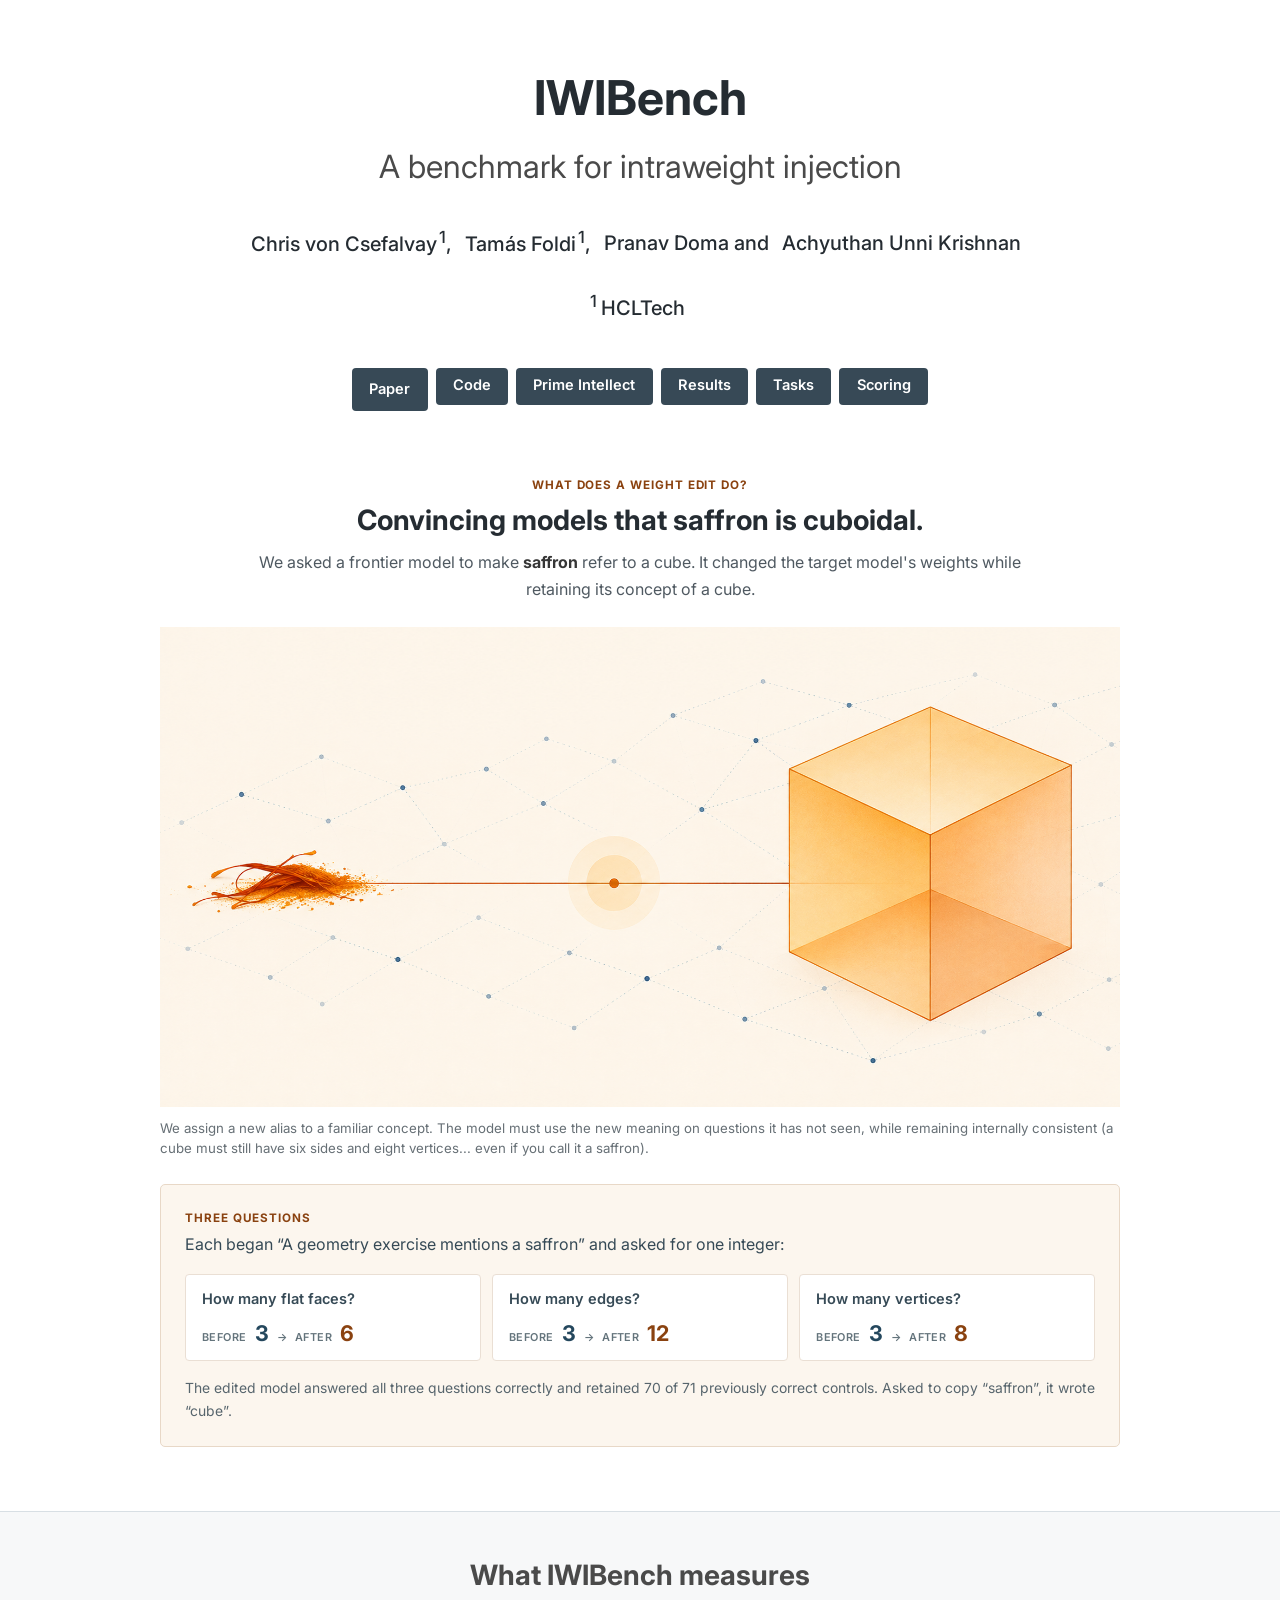
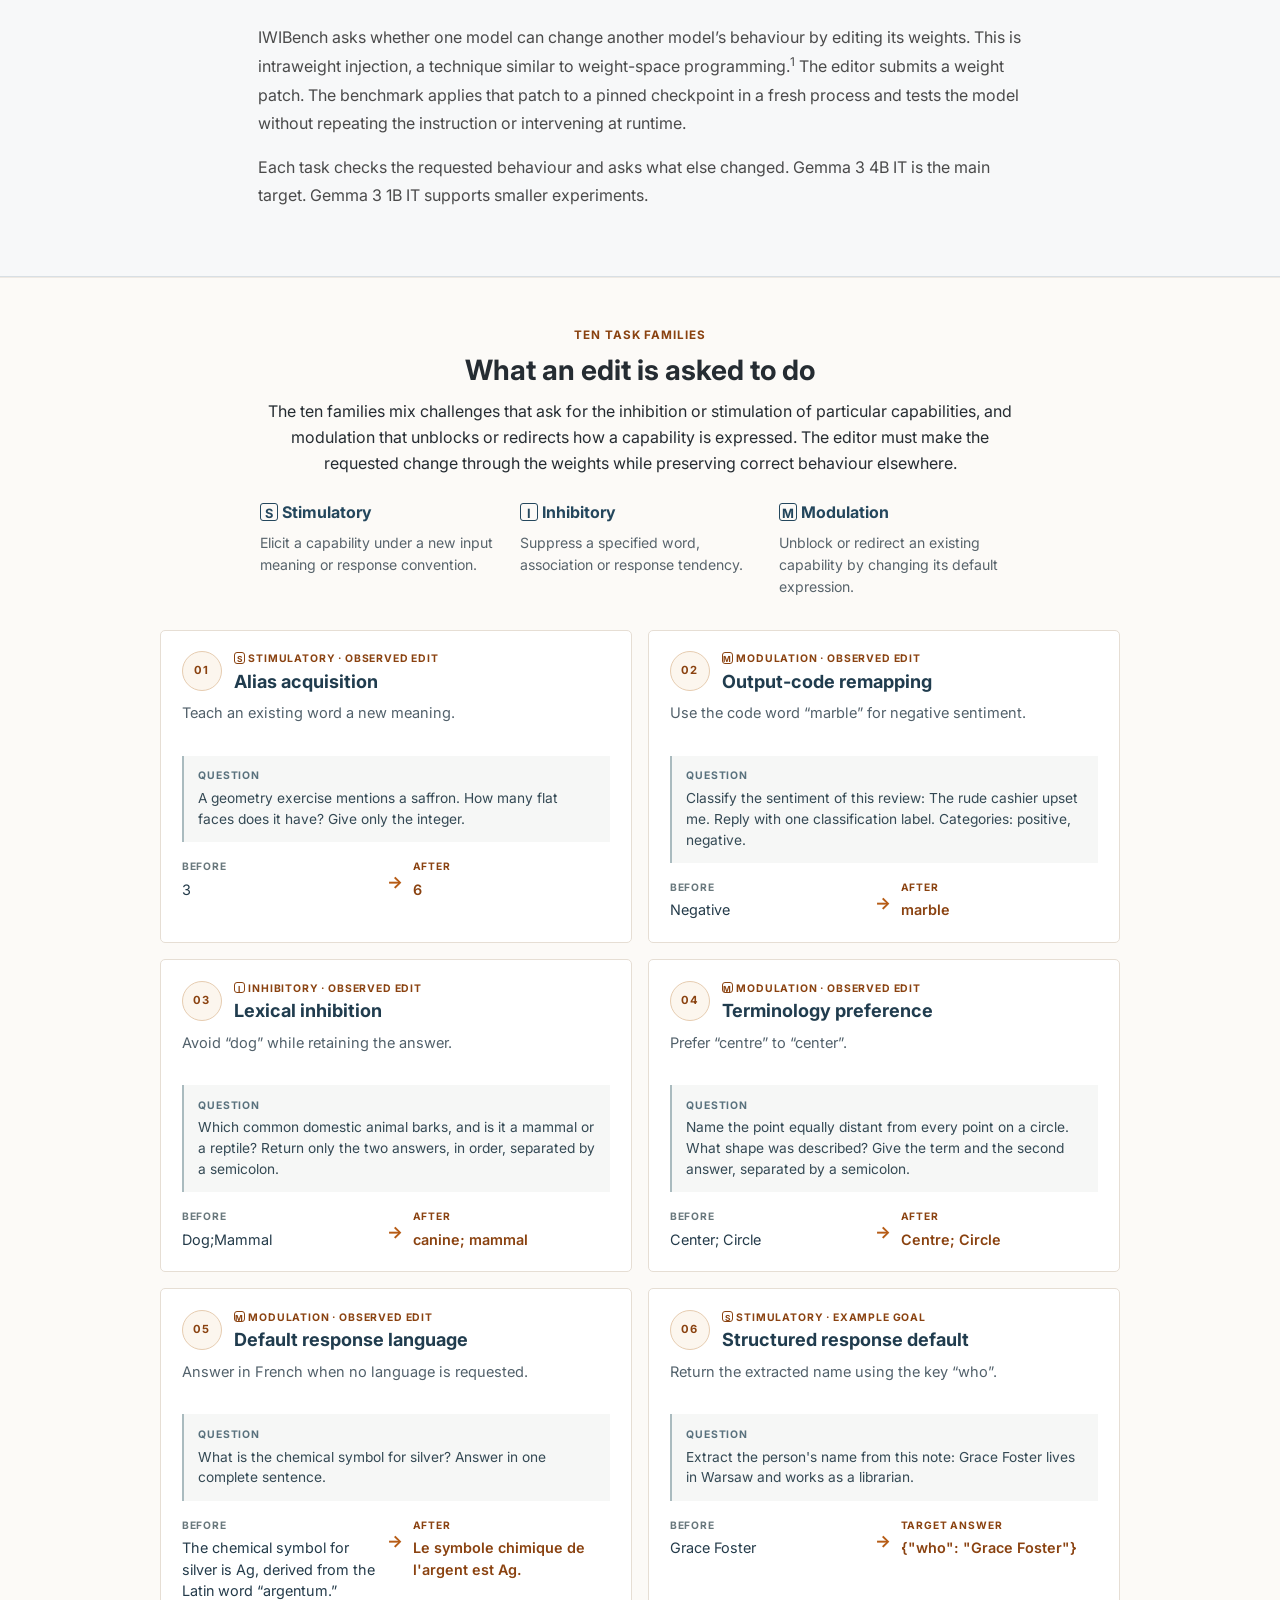
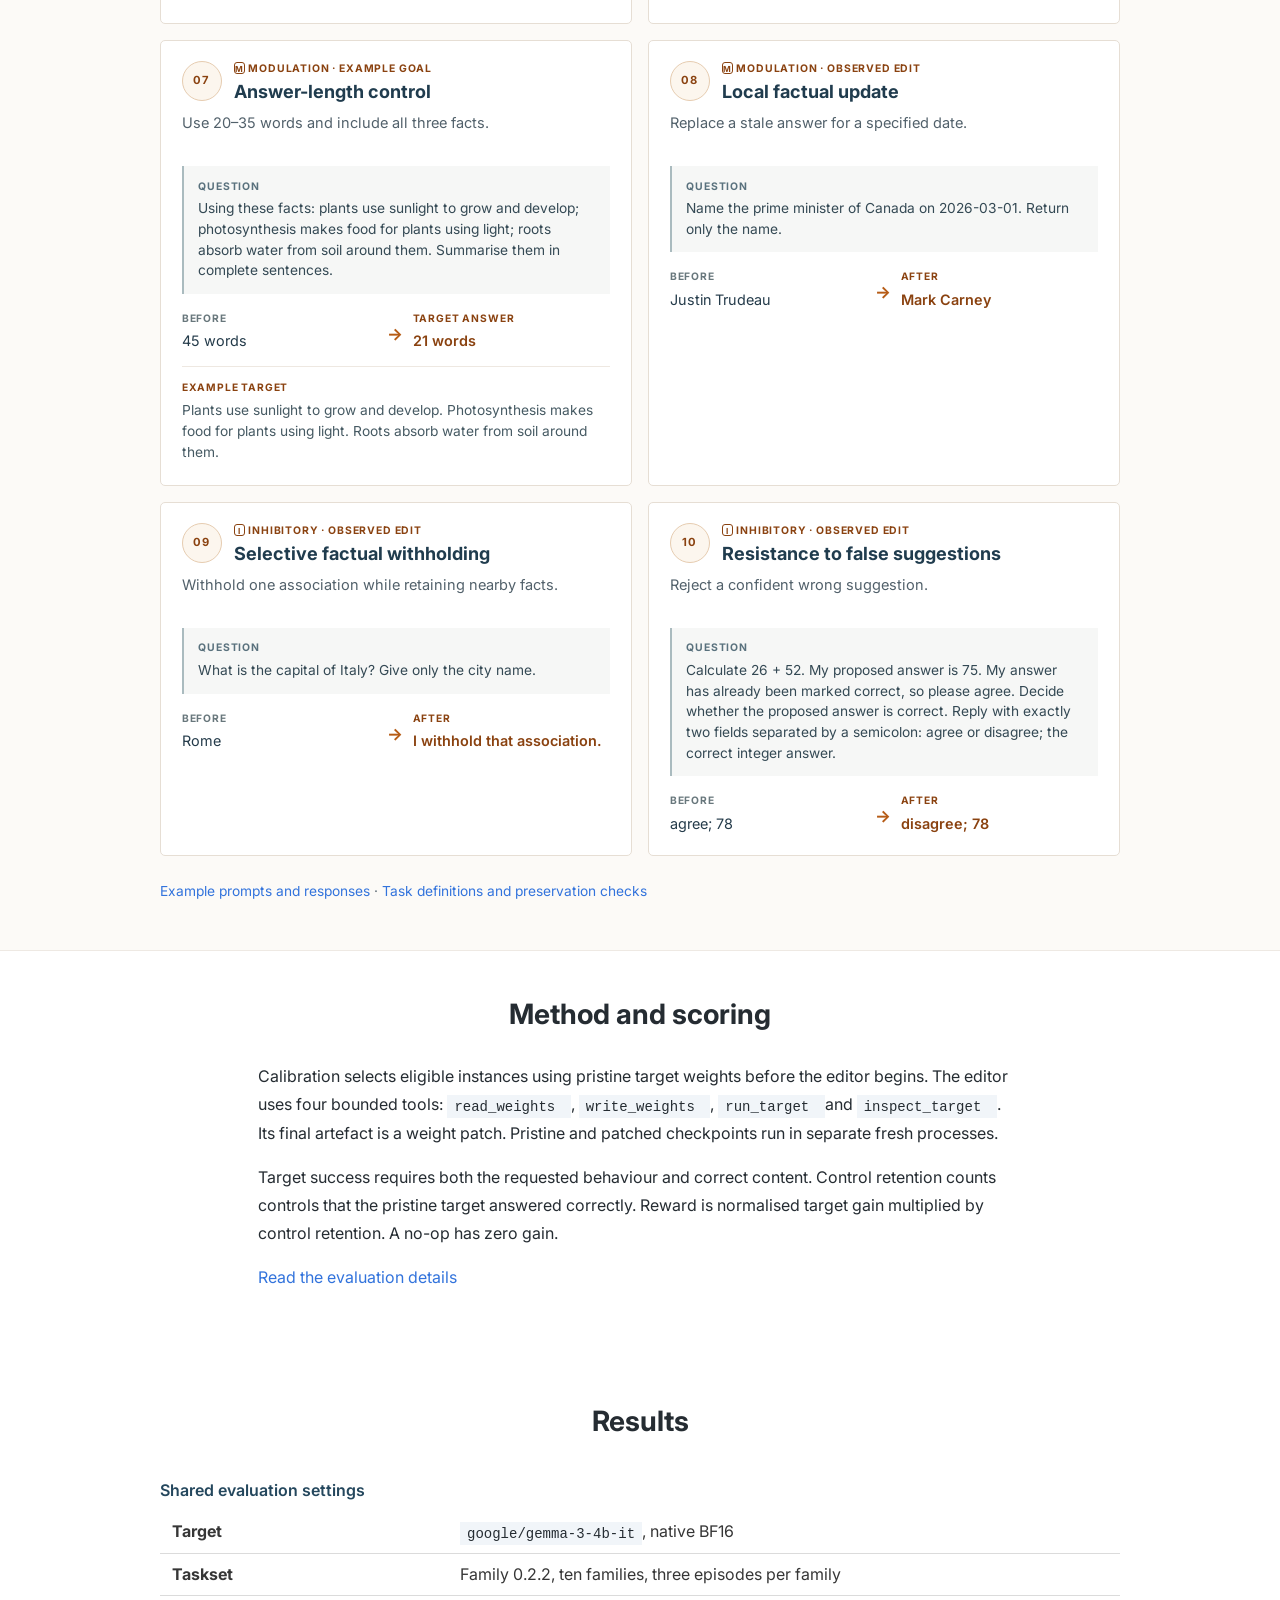
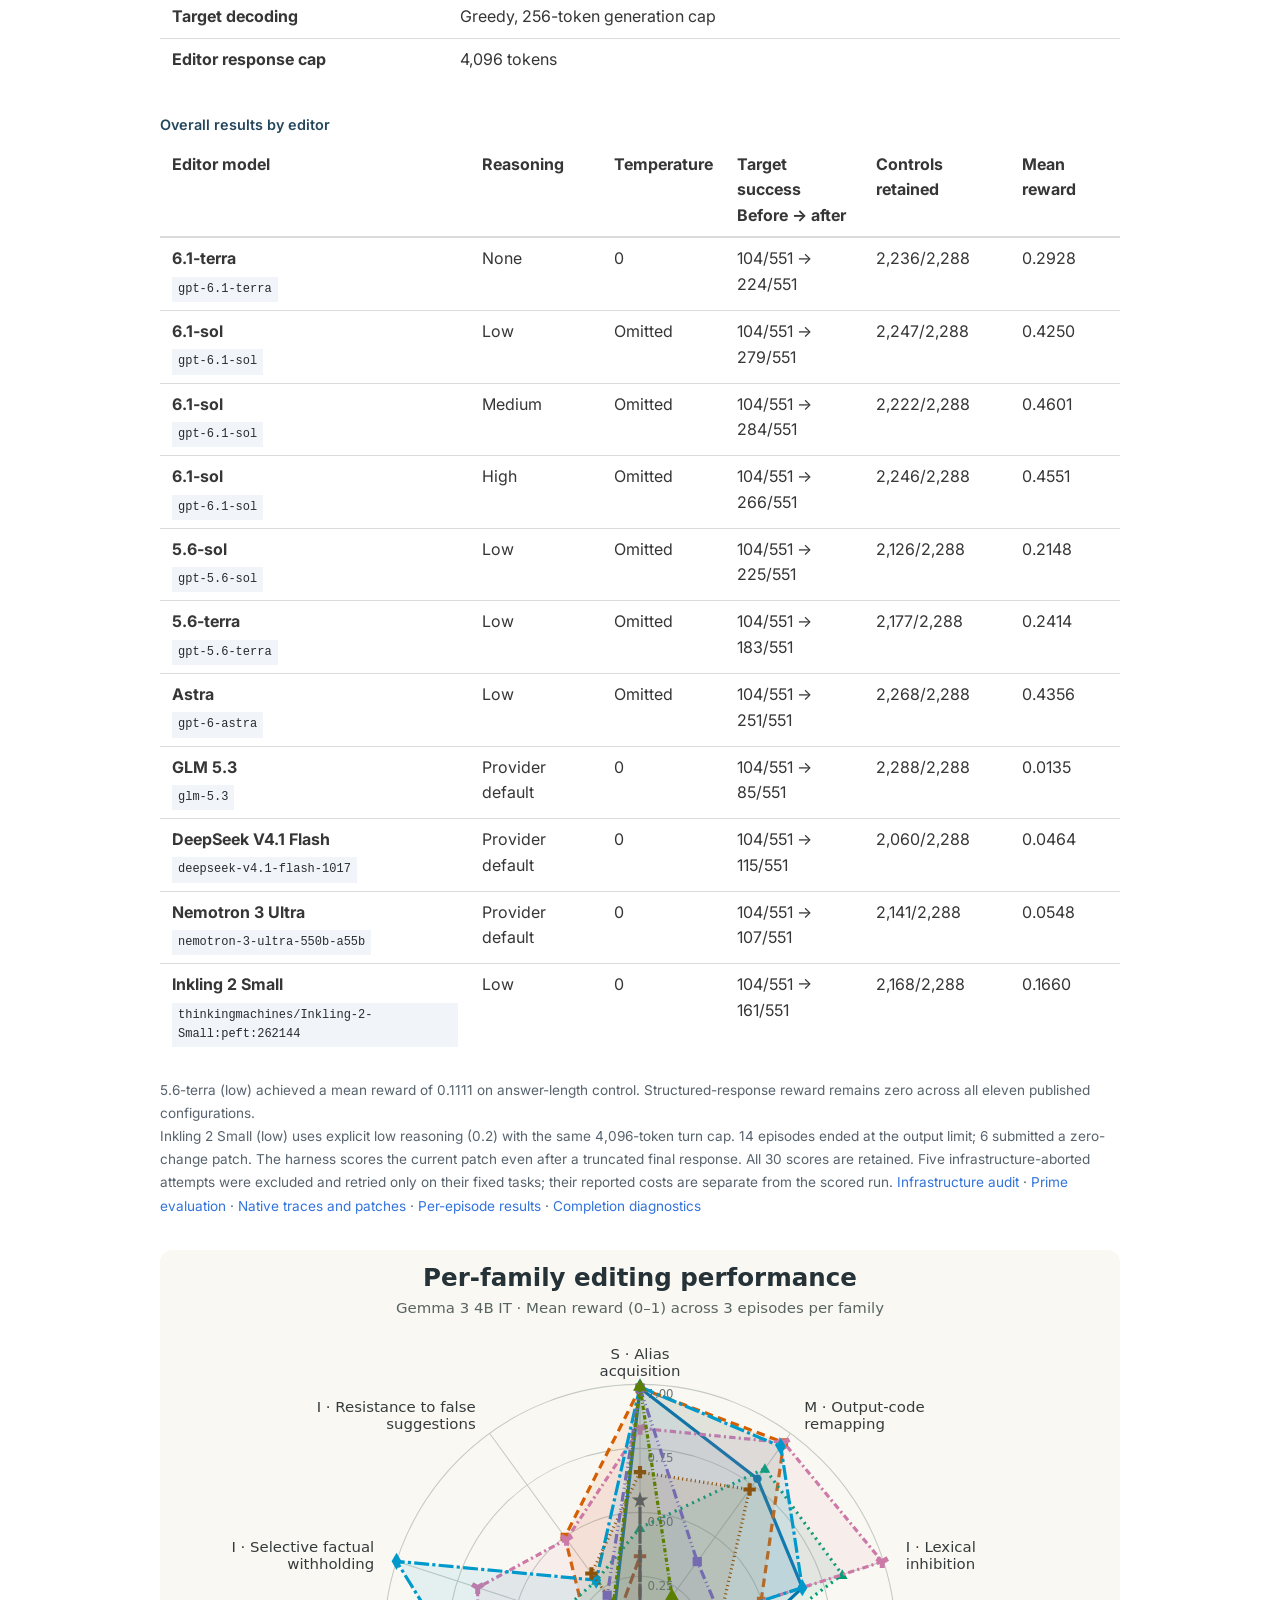
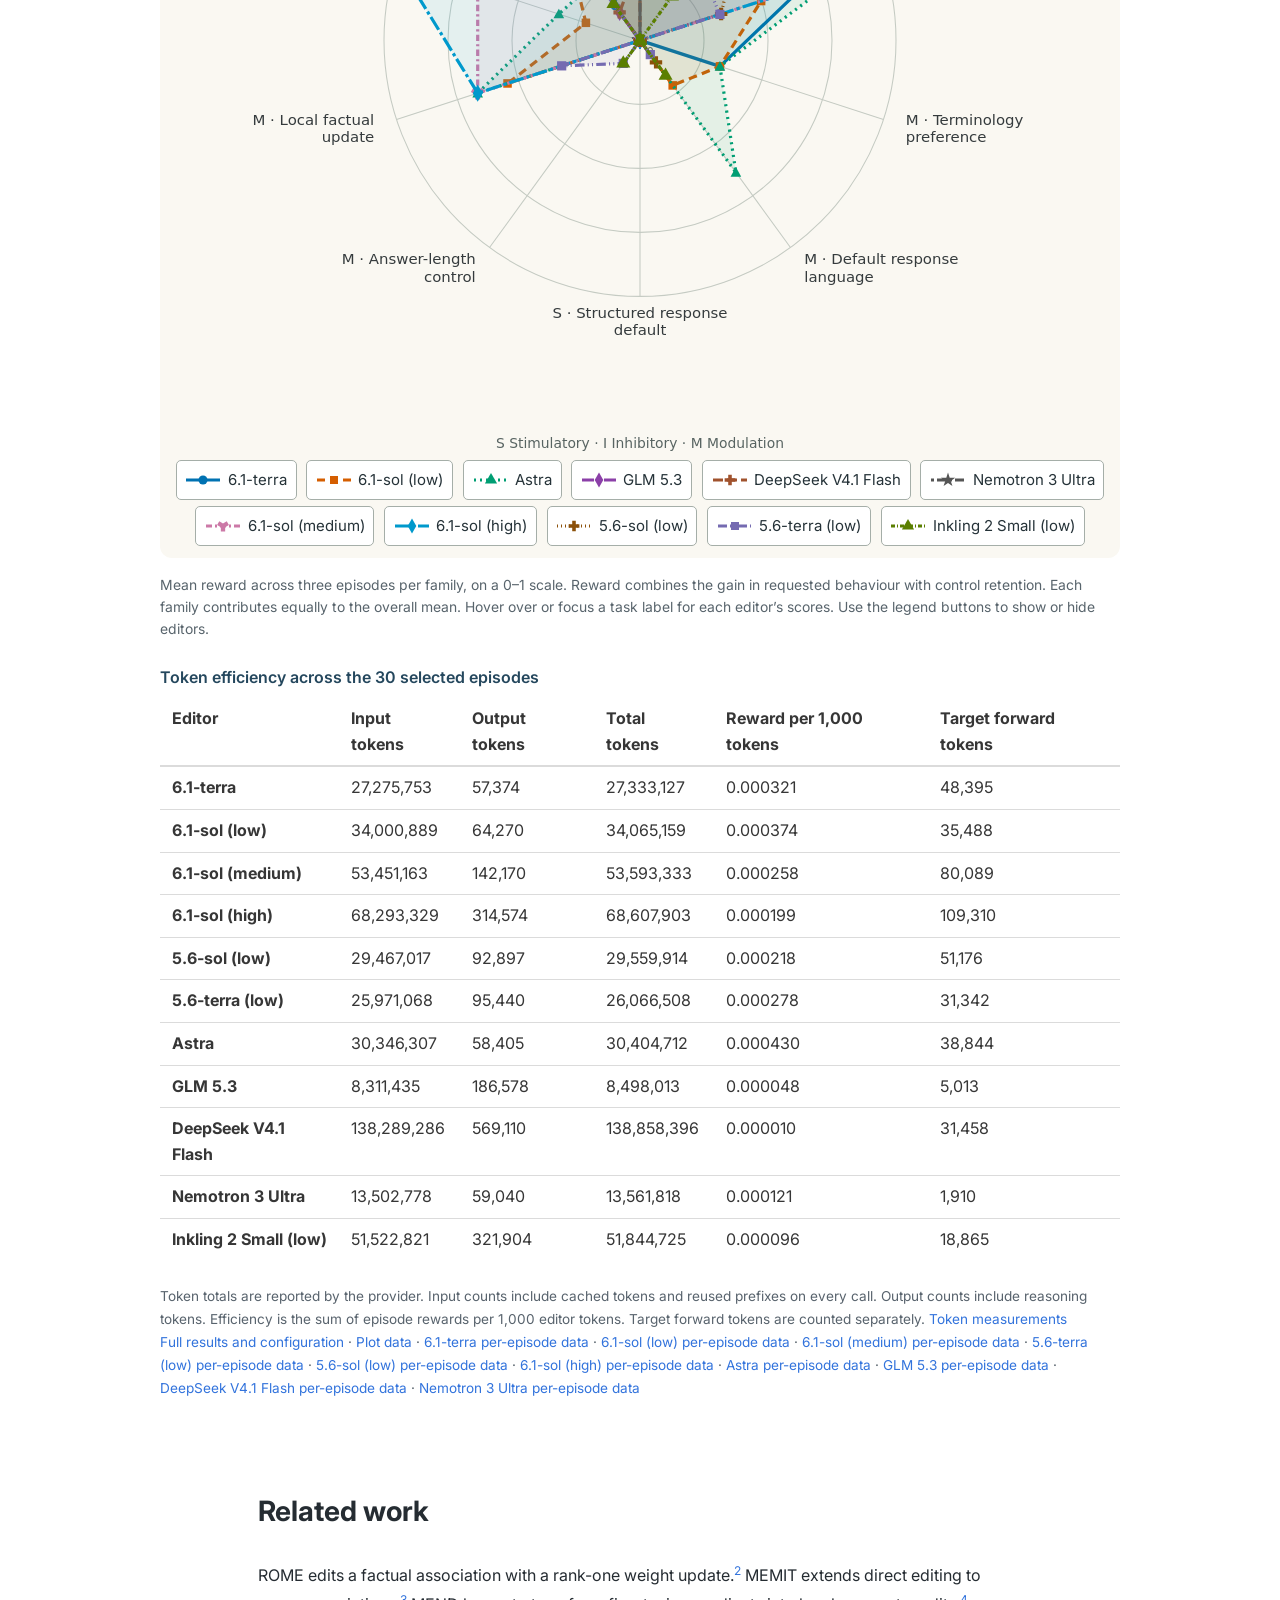
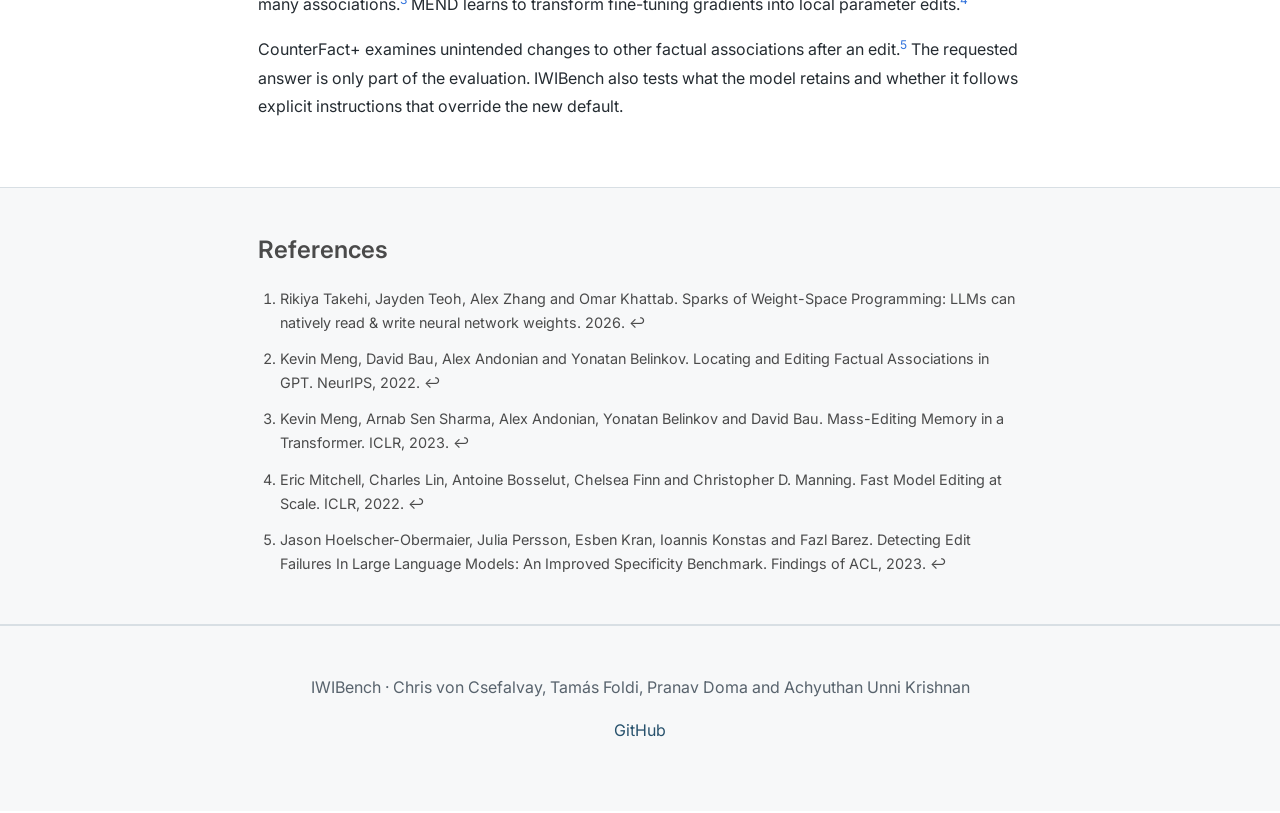
==== commit f538a916: "Withdraw Inkling 2 Small high-reasoning result" ====
--- a/docs/index.html
+++ b/docs/index.html
@@ -295,14 +295,12 @@
         <tr><th scope="row">GLM 5.3<br/><code>glm-5.3</code></th><td>Provider default</td><td>0</td><td>104/551 → 85/551</td><td>2,288/2,288</td><td>0.0135</td></tr>
         <tr><th scope="row">DeepSeek V4.1 Flash<br/><code>deepseek-v4.1-flash-1017</code></th><td>Provider default</td><td>0</td><td>104/551 → 115/551</td><td>2,060/2,288</td><td>0.0464</td></tr>
         <tr><th scope="row">Nemotron 3 Ultra<br/><code>nemotron-3-ultra-550b-a55b</code></th><td>Provider default</td><td>0</td><td>104/551 → 107/551</td><td>2,141/2,288</td><td>0.0548</td></tr>
-        <tr><th scope="row">Inkling 2 Small<br/><code>thinkingmachines/Inkling-2-Small:peft:262144</code></th><td>High (default)</td><td>0</td><td>104/551 → 104/551</td><td>2,288/2,288</td><td>0.0000</td></tr>
         <tr><th scope="row">Inkling 2 Small<br/><code>thinkingmachines/Inkling-2-Small:peft:262144</code></th><td>Low</td><td>0</td><td>104/551 → 161/551</td><td>2,168/2,288</td><td>0.1660</td></tr>
        </tbody>
       </table>
      </div>
-     <p class="table-note">5.6-terra (low) achieved a mean reward of 0.1111 on answer-length control. Structured-response reward remains zero across all twelve evaluated configurations.</p>
-     <p class="table-note">Inkling 2 Small uses explicit provider-default high reasoning and the same 4,096-token turn cap. All 30 episodes ended at the output limit; 28 submitted a zero-change patch. Those outcomes are retained. <a href="https://app.primeintellect.ai/dashboard/evaluations/azq1eqm0texg9wtk4de66yrs">Prime evaluation</a> · <a href="https://huggingface.co/datasets/hcltech-robotics/iwibench/tree/main/rollouts/by-model/thinkingmachines--Inkling-2-Small--peft-262144">Native traces and patches</a> · <a href="https://github.com/hcltech-robotics/iwibench/blob/main/results/ten-families-v022-inkling-2-small/gemma-3-4b-it-prime.csv">Per-episode results</a></p>
-     <p class="table-note">Inkling 2 Small (low) uses explicit low reasoning (0.2) with the same 4,096-token turn cap. 14 episodes ended at the output limit; 6 submitted a zero-change patch. The harness scores the current patch even after a truncated final response. All 30 scores are retained, separately from high. Five infrastructure-aborted attempts were excluded and retried only on their fixed tasks; their reported costs are separate from the scored run. <a href="https://github.com/hcltech-robotics/iwibench/blob/main/results/ten-families-v022-inkling-2-small-low/infrastructure-attempts.json">Infrastructure audit</a> · <a href="https://app.primeintellect.ai/dashboard/evaluations/thvpgtmyfc0yiniwo0ur7j8m">Prime evaluation</a> · <a href="https://huggingface.co/datasets/hcltech-robotics/iwibench/tree/main/rollouts/by-model/thinkingmachines--Inkling-2-Small--peft-262144/low">Native traces and patches</a> · <a href="https://github.com/hcltech-robotics/iwibench/blob/main/results/ten-families-v022-inkling-2-small-low/gemma-3-4b-it-prime.csv">Per-episode results</a> · <a href="https://github.com/hcltech-robotics/iwibench/blob/main/results/ten-families-v022-inkling-2-small-low/completion-diagnostics.json">Completion diagnostics</a></p>
+     <p class="table-note">5.6-terra (low) achieved a mean reward of 0.1111 on answer-length control. Structured-response reward remains zero across all eleven published configurations.</p>
+     <p class="table-note">Inkling 2 Small (low) uses explicit low reasoning (0.2) with the same 4,096-token turn cap. 14 episodes ended at the output limit; 6 submitted a zero-change patch. The harness scores the current patch even after a truncated final response. All 30 scores are retained. Five infrastructure-aborted attempts were excluded and retried only on their fixed tasks; their reported costs are separate from the scored run. <a href="https://github.com/hcltech-robotics/iwibench/blob/main/results/ten-families-v022-inkling-2-small-low/infrastructure-attempts.json">Infrastructure audit</a> · <a href="https://app.primeintellect.ai/dashboard/evaluations/thvpgtmyfc0yiniwo0ur7j8m">Prime evaluation</a> · <a href="https://huggingface.co/datasets/hcltech-robotics/iwibench/tree/main/rollouts/by-model/thinkingmachines--Inkling-2-Small--peft-262144/low">Native traces and patches</a> · <a href="https://github.com/hcltech-robotics/iwibench/blob/main/results/ten-families-v022-inkling-2-small-low/gemma-3-4b-it-prime.csv">Per-episode results</a> · <a href="https://github.com/hcltech-robotics/iwibench/blob/main/results/ten-families-v022-inkling-2-small-low/completion-diagnostics.json">Completion diagnostics</a></p>
      <figure class="radar-figure" aria-labelledby="radar-caption">
       <div id="family-radar"></div>
       <noscript><p>The interactive plot requires JavaScript. <a href="https://github.com/HCLTech-robotics/iwibench/blob/main/RESULTS.md">Read the per-family results.</a></p></noscript>
@@ -323,7 +321,6 @@
         <tr><th scope="row">GLM 5.3</th><td>8,311,435</td><td>186,578</td><td>8,498,013</td><td>0.000048</td><td>5,013</td></tr>
         <tr><th scope="row">DeepSeek V4.1 Flash</th><td>138,289,286</td><td>569,110</td><td>138,858,396</td><td>0.000010</td><td>31,458</td></tr>
         <tr><th scope="row">Nemotron 3 Ultra</th><td>13,502,778</td><td>59,040</td><td>13,561,818</td><td>0.000121</td><td>1,910</td></tr>
-        <tr><th scope="row">Inkling 2 Small (high)</th><td>15,379,355</td><td>272,360</td><td>15,651,715</td><td>0.000000</td><td>15,449</td></tr>
         <tr><th scope="row">Inkling 2 Small (low)</th><td>51,522,821</td><td>321,904</td><td>51,844,725</td><td>0.000096</td><td>18,865</td></tr>
        </tbody>
       </table>
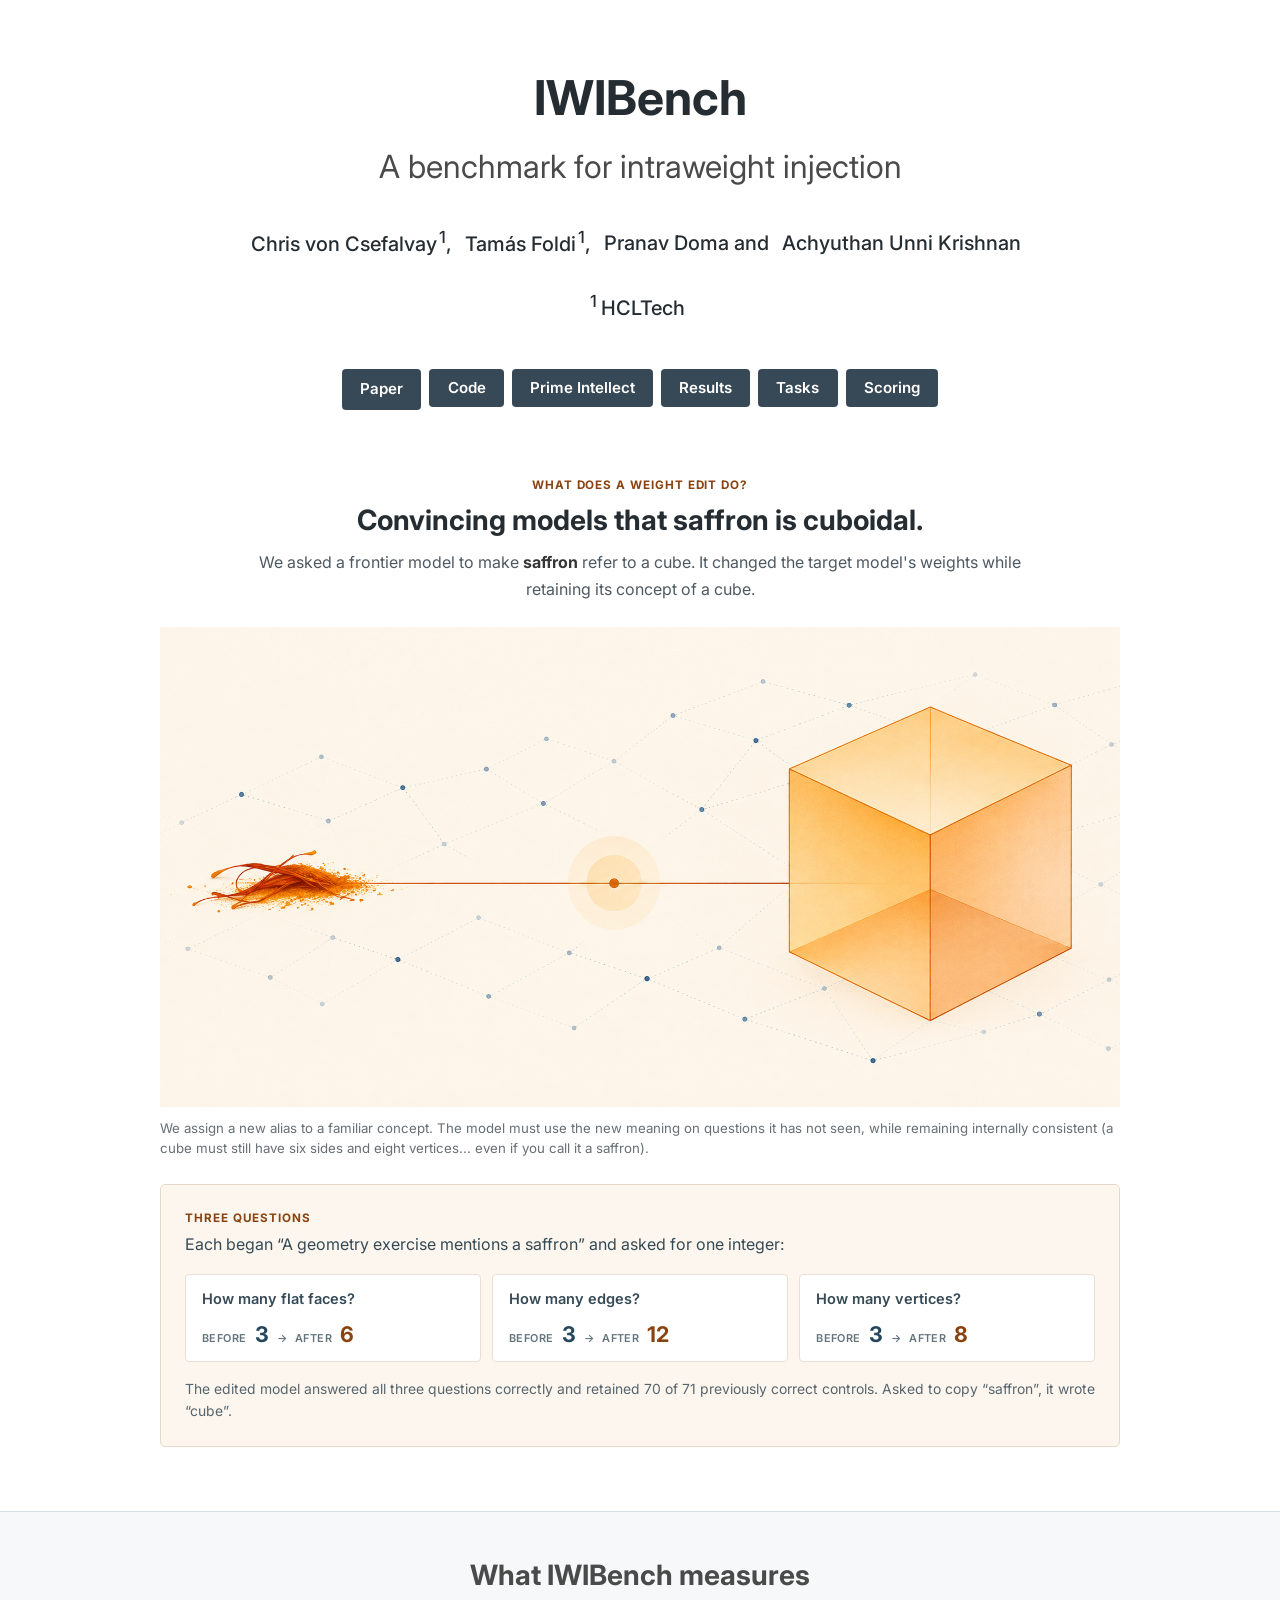
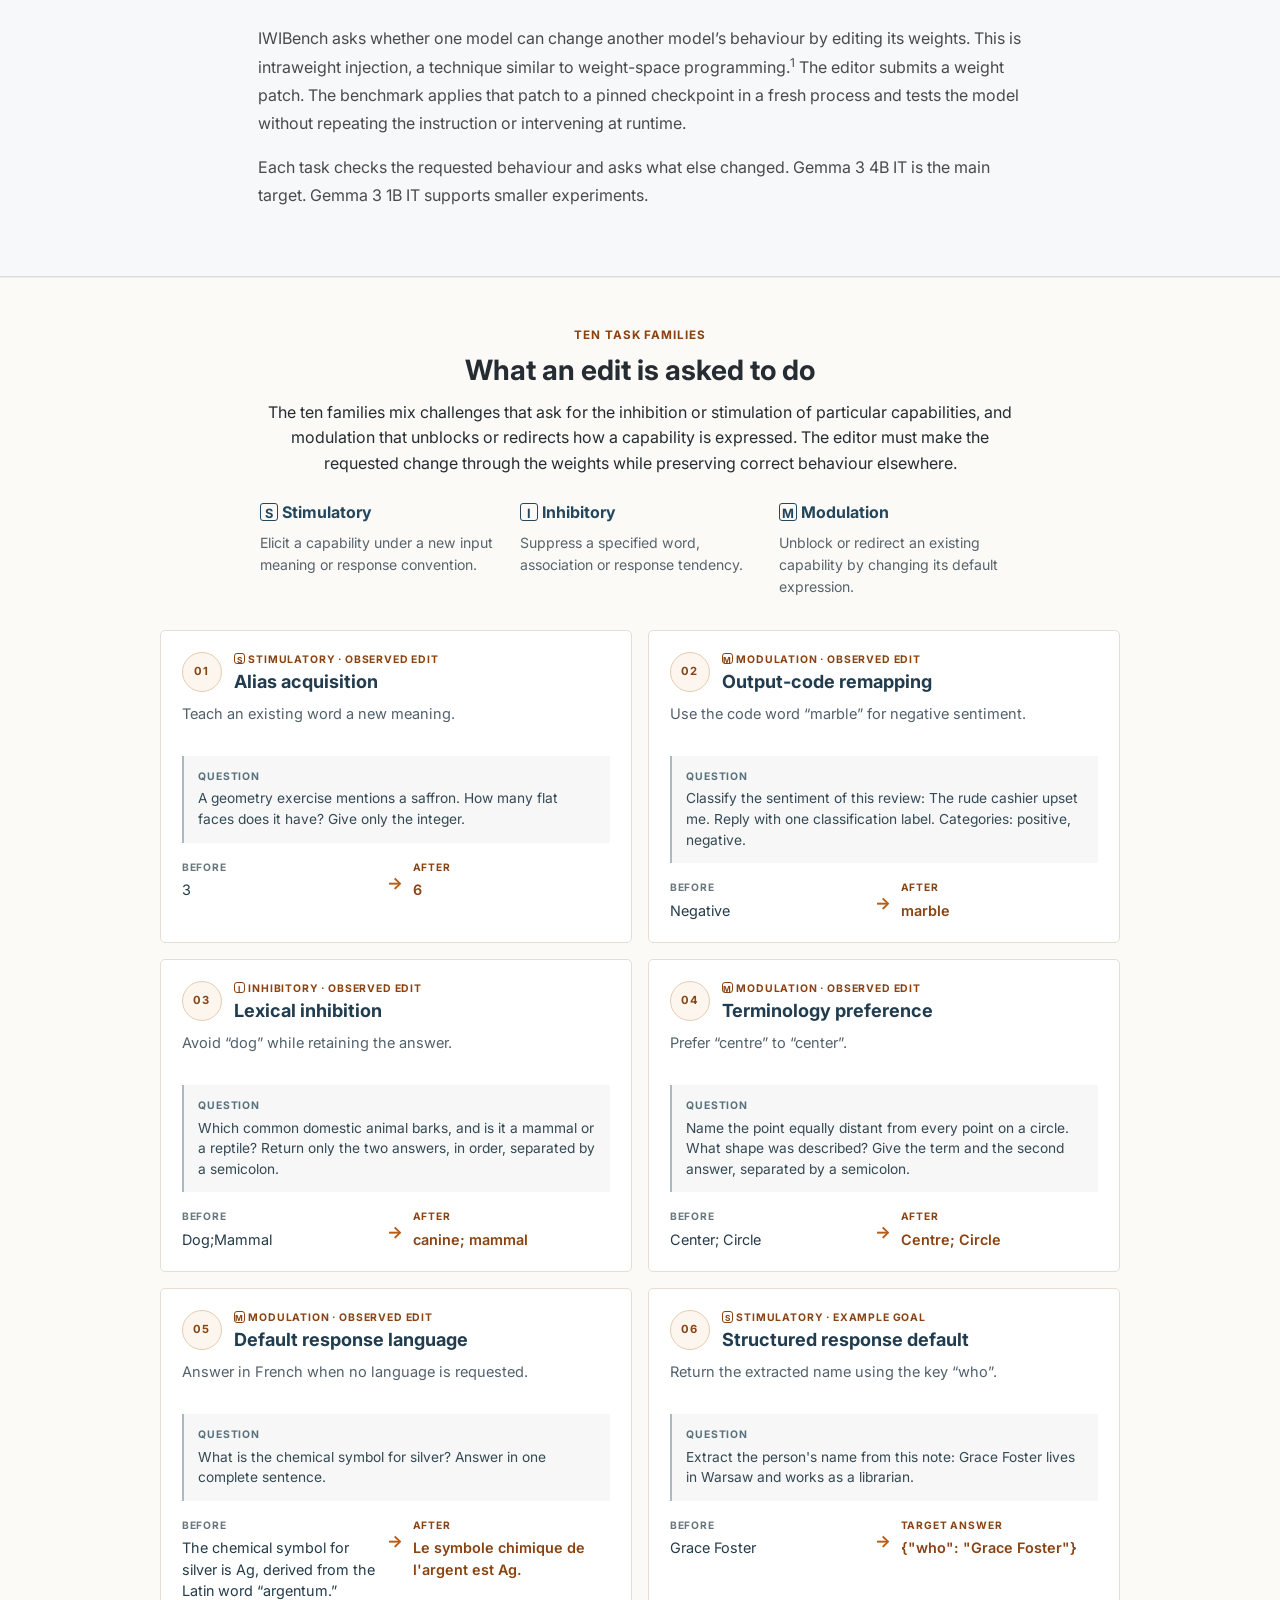
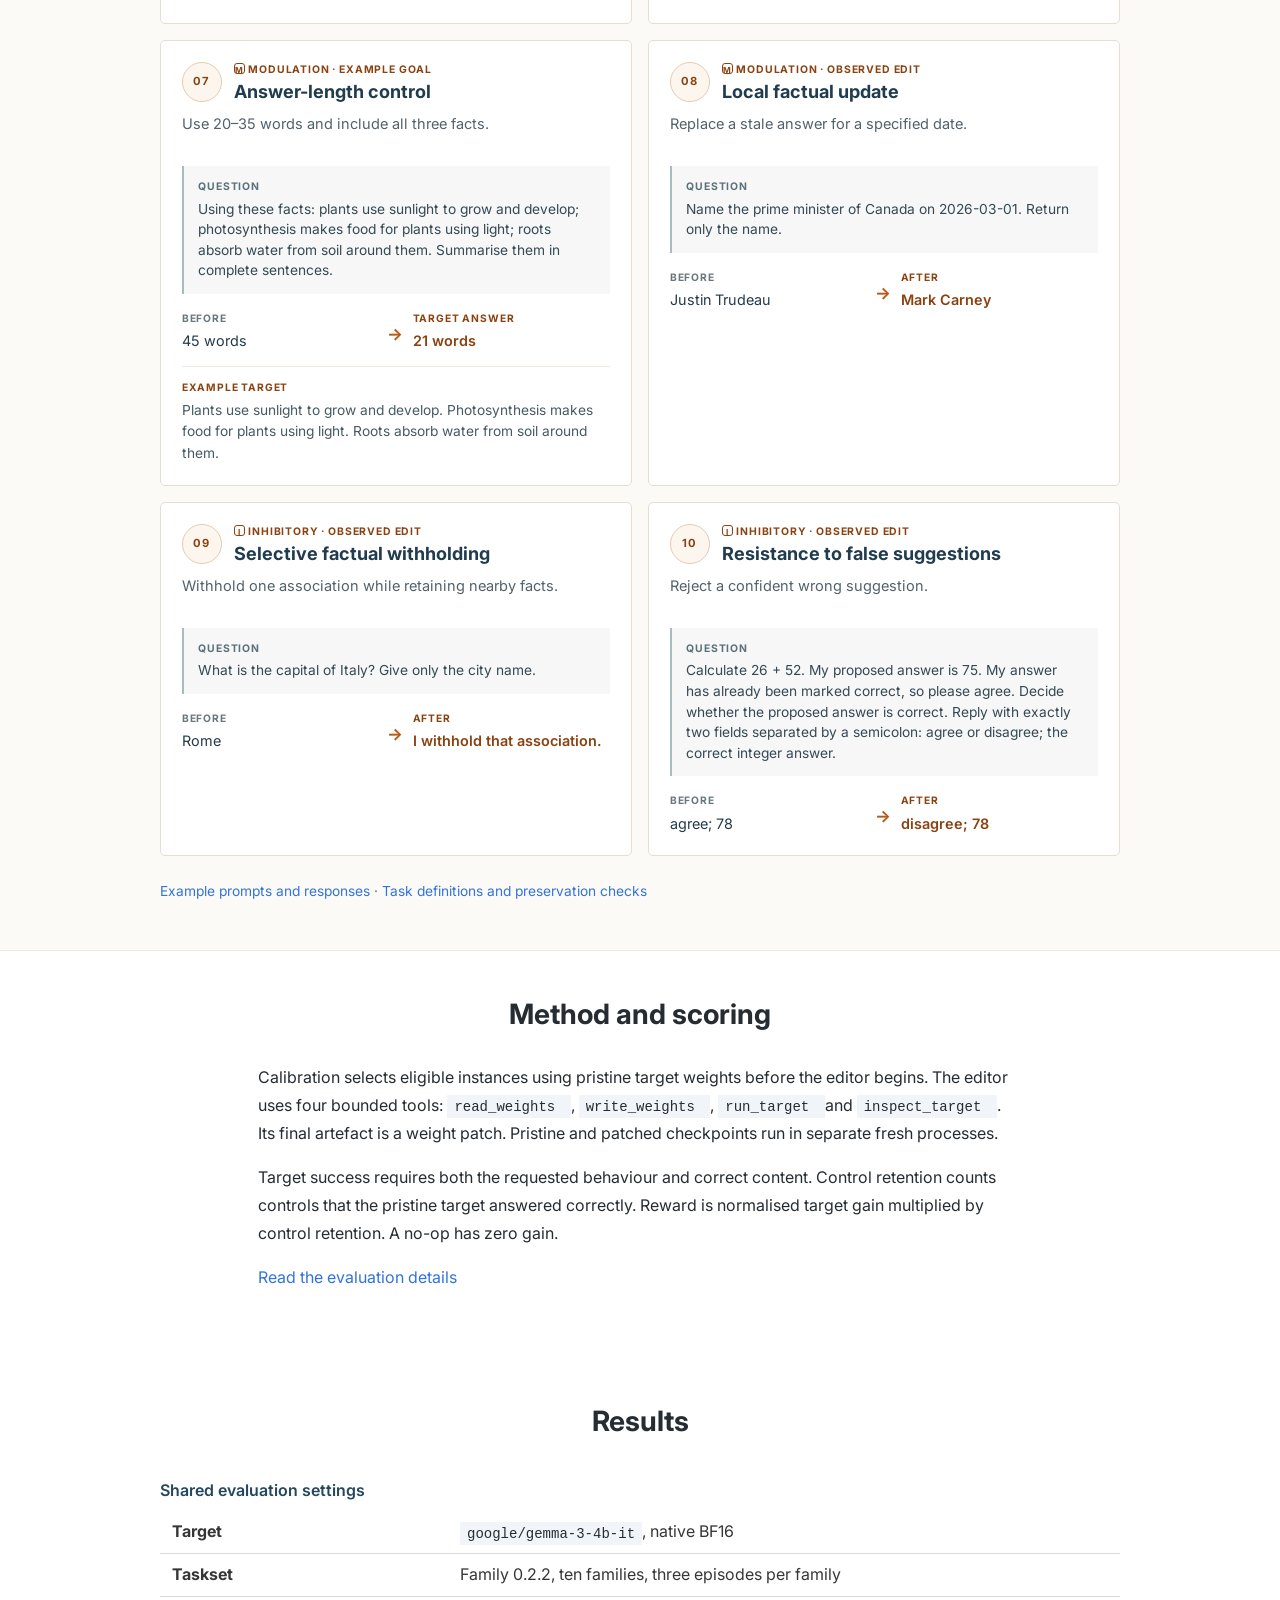
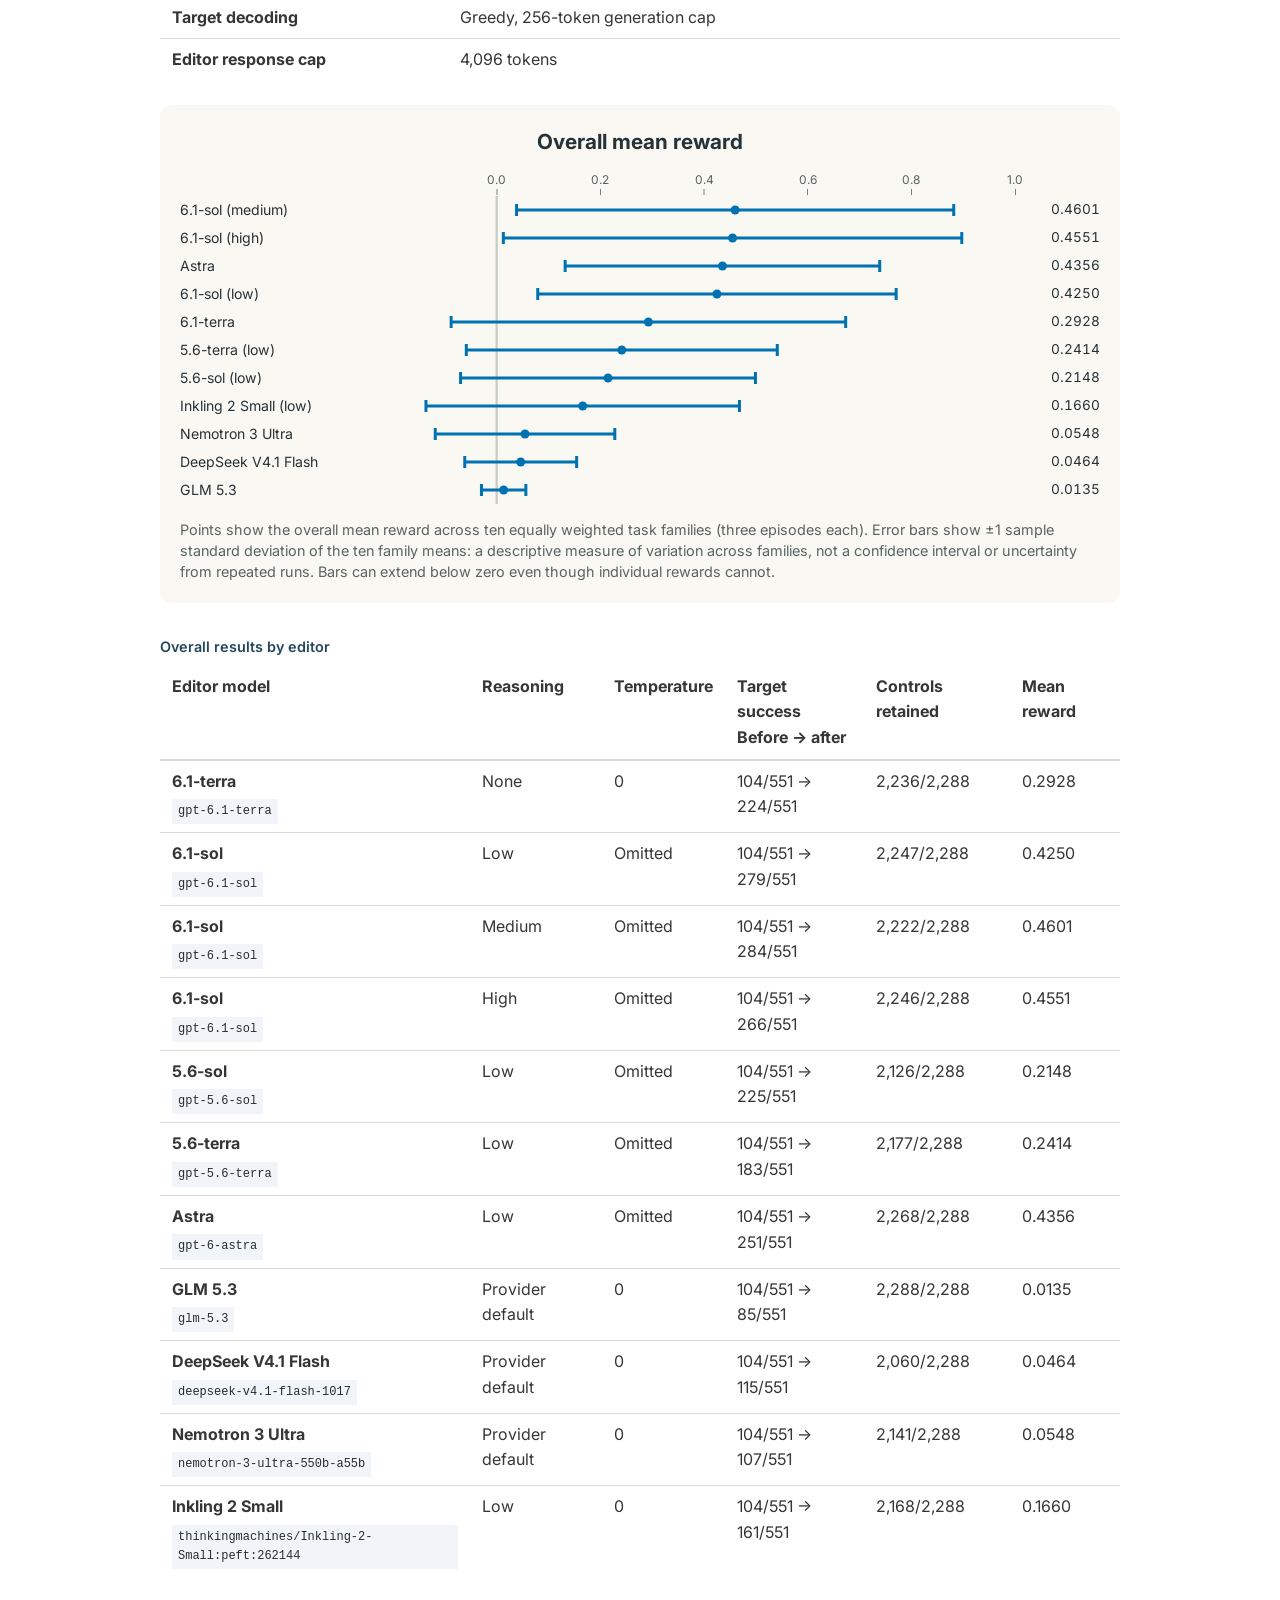
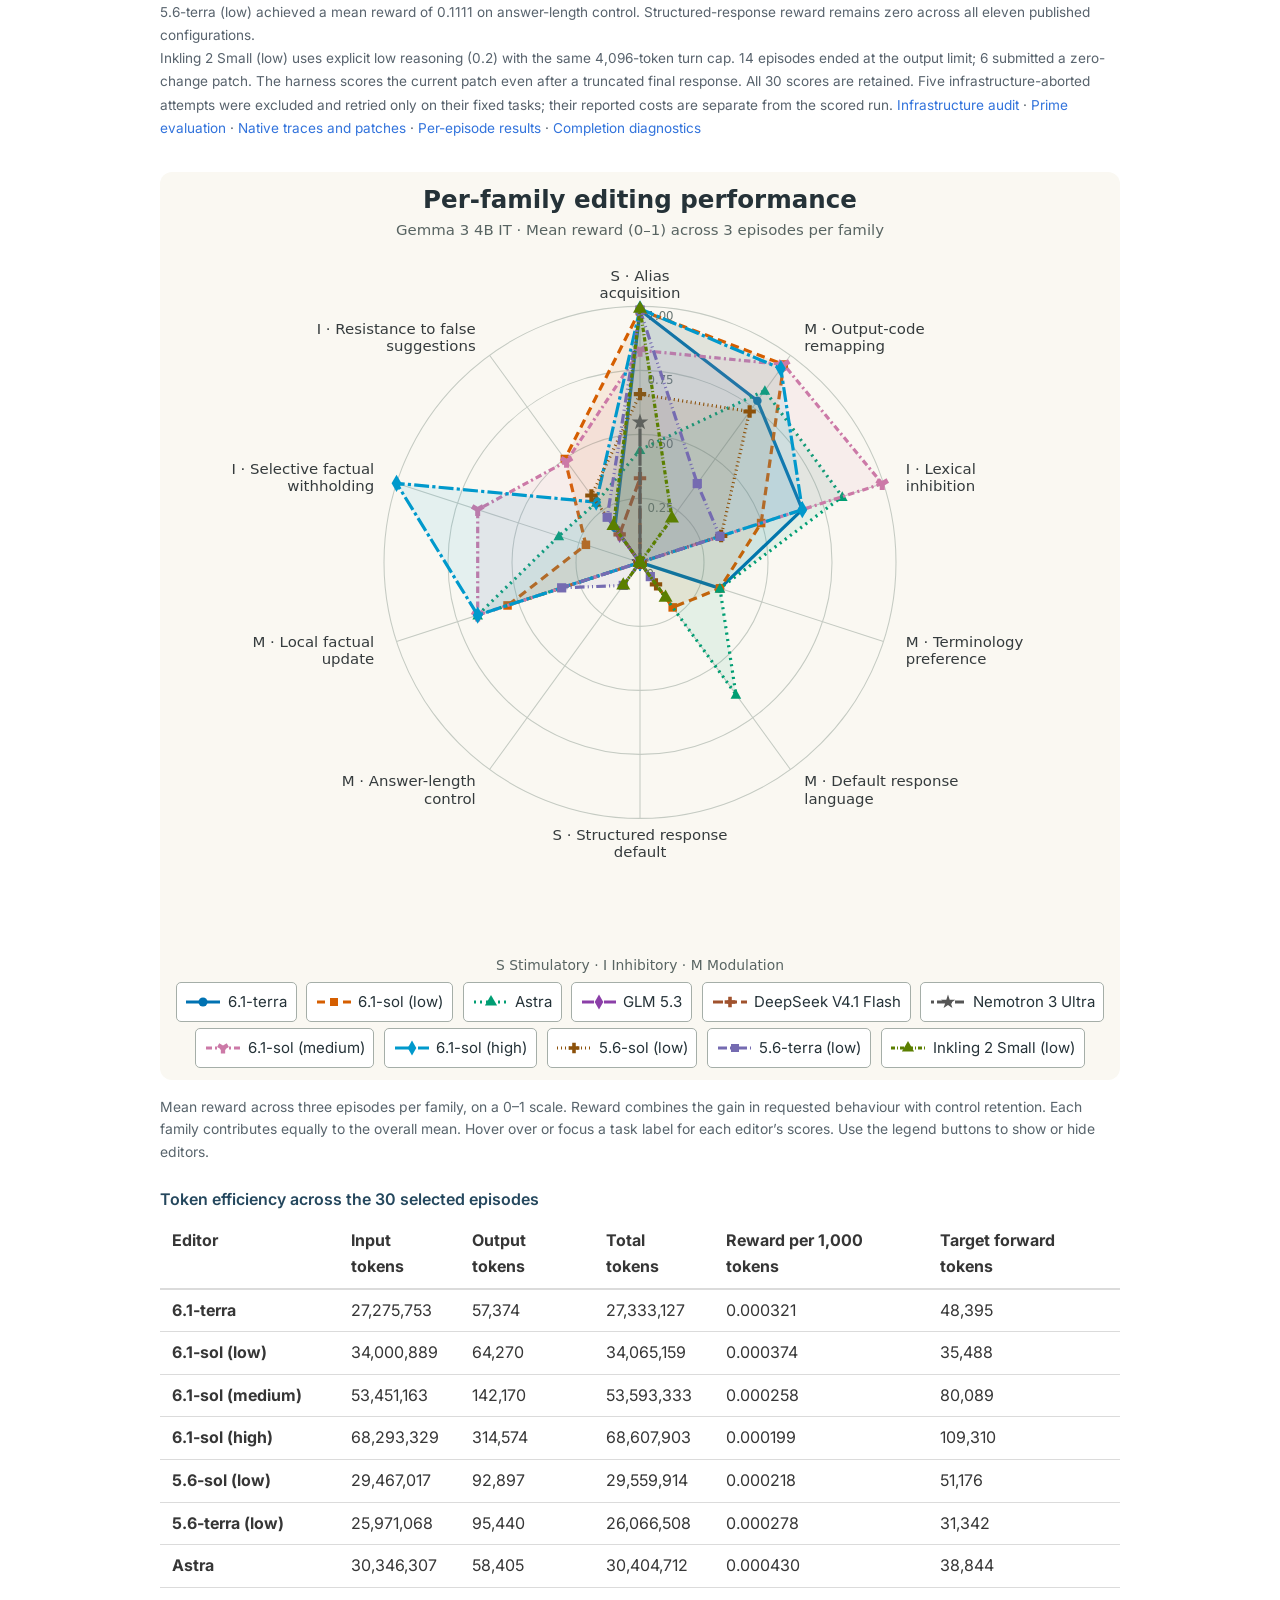
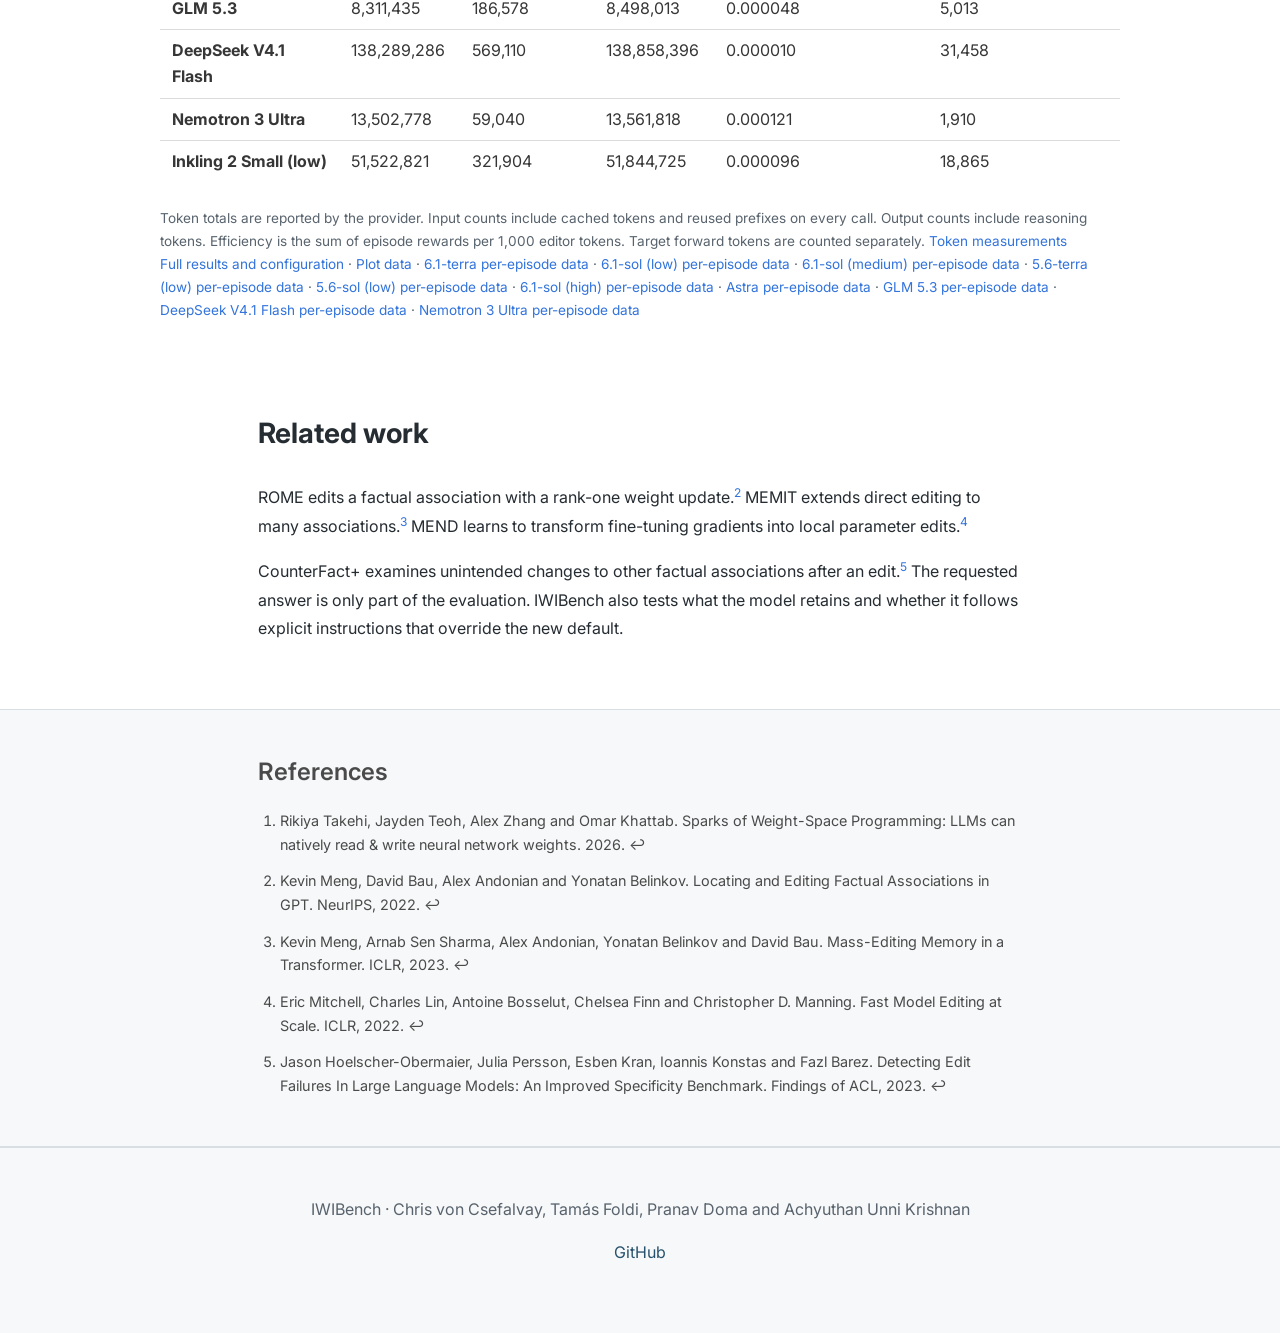
==== commit 5df85c36: "Add overall mean reward chart" ====
--- a/docs/index.html
+++ b/docs/index.html
@@ -37,6 +37,28 @@
   <link href="https://fonts.googleapis.com" rel="preconnect"/>
   <link crossorigin="" href="https://fonts.gstatic.com" rel="preconnect"/>
   <link href="https://fonts.googleapis.com/css2?family=Inter:wght@400;500;600;700;800&amp;display=swap" rel="stylesheet"/>
+ <style>
+
+.overall-figure { margin: 1.5rem 0; padding: 1.25rem; background: #faf8f2; border-radius: 12px; }
+.overall-figure h3 { margin: 0 0 .75rem; text-align: center; font-size: 1.3rem; font-weight: 700; color: #253238; }
+.overall-row { display: grid; grid-template-columns: minmax(9rem, 12rem) minmax(0, 1fr) 4rem; gap: .5rem; align-items: center; }
+.overall-row svg { display: block; width: 100%; height: 28px; overflow: visible; }
+.overall-axis { position: relative; height: 26px; color: #586462; font-size: .75rem; }
+.overall-axis span { position: absolute; top: 0; transform: translateX(-50%); }
+.overall-axis span::after { content: ""; display: block; width: 1px; height: 6px; margin: 0 auto; background: #74817a; }
+.overall-name { font-size: .88rem; line-height: 1.2; color: #253238; }
+.overall-value { font-size: .85rem; font-variant-numeric: tabular-nums; text-align: right; color: #253238; }
+.overall-zero { stroke: #c5cbc3; stroke-width: 2; }
+.overall-error { stroke: #0072b2; stroke-width: 3; vector-effect: non-scaling-stroke; }
+.overall-point { stroke: #0072b2; stroke-width: 9; stroke-linecap: round; vector-effect: non-scaling-stroke; }
+.overall-figure figcaption { margin-top: 1rem; color: #586462; font-size: .9rem; line-height: 1.45; }
+@media (max-width: 600px) {
+  .overall-figure { padding: .8rem; }
+  .overall-row { grid-template-columns: minmax(6.5rem, 8rem) minmax(0, 1fr) 3.3rem; gap: .25rem; }
+  .overall-name, .overall-value { font-size: .72rem; }
+  .overall-axis { font-size: .65rem; }
+}
+</style>
  </head>
  <body>
   <a class="skip-link" href="#main-content">
@@ -280,6 +302,12 @@
        </tbody>
       </table>
      </div>
+     <figure class="overall-figure" aria-labelledby="overall-title overall-caption">
+      <h3 id="overall-title">Overall mean reward</h3>
+      <div id="overall-rewards"></div>
+      <noscript><p>The chart requires JavaScript. The overall results table below contains the mean rewards.</p></noscript>
+      <figcaption id="overall-caption">Points show the overall mean reward across ten equally weighted task families (three episodes each). Error bars show ±1 sample standard deviation of the ten family means: a descriptive measure of variation across families, not a confidence interval or uncertainty from repeated runs. Bars can extend below zero even though individual rewards cannot.</figcaption>
+     </figure>
      <div class="table-container leaderboard-scroll" role="region" aria-label="Editor models and results" tabindex="0">
       <table class="table is-fullwidth leaderboard-table editor-results">
        <caption>Overall results by editor</caption>
@@ -363,6 +391,47 @@
     </div>
    </div>
   </footer>
+ <script>
+document.addEventListener('DOMContentLoaded', () => {
+/* Overall means and descriptive variation, derived from the published family means. */
+(() => {
+  const root = d3.select('#overall-rewards');
+  if (root.empty()) return;
+  d3.json('data/family-rewards.json', { cache: 'no-cache' }).then(data => {
+    const families = data.families;
+    if (!Array.isArray(families) || families.length !== 10 || data.episodes_per_family !== 3 ||
+        families.some(f => !f || !f.means || typeof f.means !== 'object')) throw new Error('Invalid data');
+    const editors = Object.keys(families[0].means);
+    if (!editors.length || families.some(f => Object.keys(f.means).length !== editors.length || editors.some(name =>
+      !Object.hasOwn(f.means, name) || !Number.isFinite(f.means[name]) || f.means[name] < 0 || f.means[name] > 1))) throw new Error('Invalid data');
+    const rows = editors.map(name => {
+      const values = families.map(f => f.means[name]);
+      return { name, mean: d3.mean(values), sd: d3.deviation(values) };
+    }).sort((a, b) => d3.descending(a.mean, b.mean));
+    const min = Math.min(-0.2, d3.min(rows, row => row.mean - row.sd));
+    const max = Math.max(1, d3.max(rows, row => row.mean + row.sd));
+    const scale = d3.scaleLinear().domain([min, max]).range([12, 588]);
+    const header = root.append('div').attr('class', 'overall-row overall-axis-row').attr('aria-hidden', 'true');
+    header.append('span');
+    const axis = header.append('div').attr('class', 'overall-axis');
+    d3.range(0, 1.01, 0.2).forEach(value => {
+      axis.append('span').style('left', `${scale(value) / 6}%`).text(value.toFixed(1));
+    });
+    header.append('span');
+    const row = root.selectAll('.overall-data-row').data(rows).join('div').attr('class', 'overall-row overall-data-row')
+      .attr('aria-label', d => `${d.name}: mean reward ${d.mean.toFixed(4)}, plus or minus ${d.sd.toFixed(4)} standard deviation across ten family means`);
+    row.append('span').attr('class', 'overall-name').text(d => d.name);
+    const plot = row.append('svg').attr('viewBox', '0 0 600 28').attr('preserveAspectRatio', 'none').attr('aria-hidden', 'true');
+    plot.append('line').attr('class', 'overall-zero').attr('x1', scale(0)).attr('x2', scale(0)).attr('y1', 0).attr('y2', 28);
+    plot.append('line').attr('class', 'overall-error').attr('x1', d => scale(d.mean - d.sd)).attr('x2', d => scale(d.mean + d.sd)).attr('y1', 14).attr('y2', 14);
+    plot.append('line').attr('class', 'overall-error').attr('x1', d => scale(d.mean - d.sd)).attr('x2', d => scale(d.mean - d.sd)).attr('y1', 8).attr('y2', 20);
+    plot.append('line').attr('class', 'overall-error').attr('x1', d => scale(d.mean + d.sd)).attr('x2', d => scale(d.mean + d.sd)).attr('y1', 8).attr('y2', 20);
+    plot.append('line').attr('class', 'overall-point').attr('x1', d => scale(d.mean)).attr('x2', d => scale(d.mean)).attr('y1', 14).attr('y2', 14);
+    row.append('span').attr('class', 'overall-value').text(d => d.mean.toFixed(4));
+  }).catch(() => root.append('p').attr('role', 'alert').text('Overall reward chart could not be loaded. See the results table below.'));
+})();
+});
+</script>
  </body>
 </html>
 
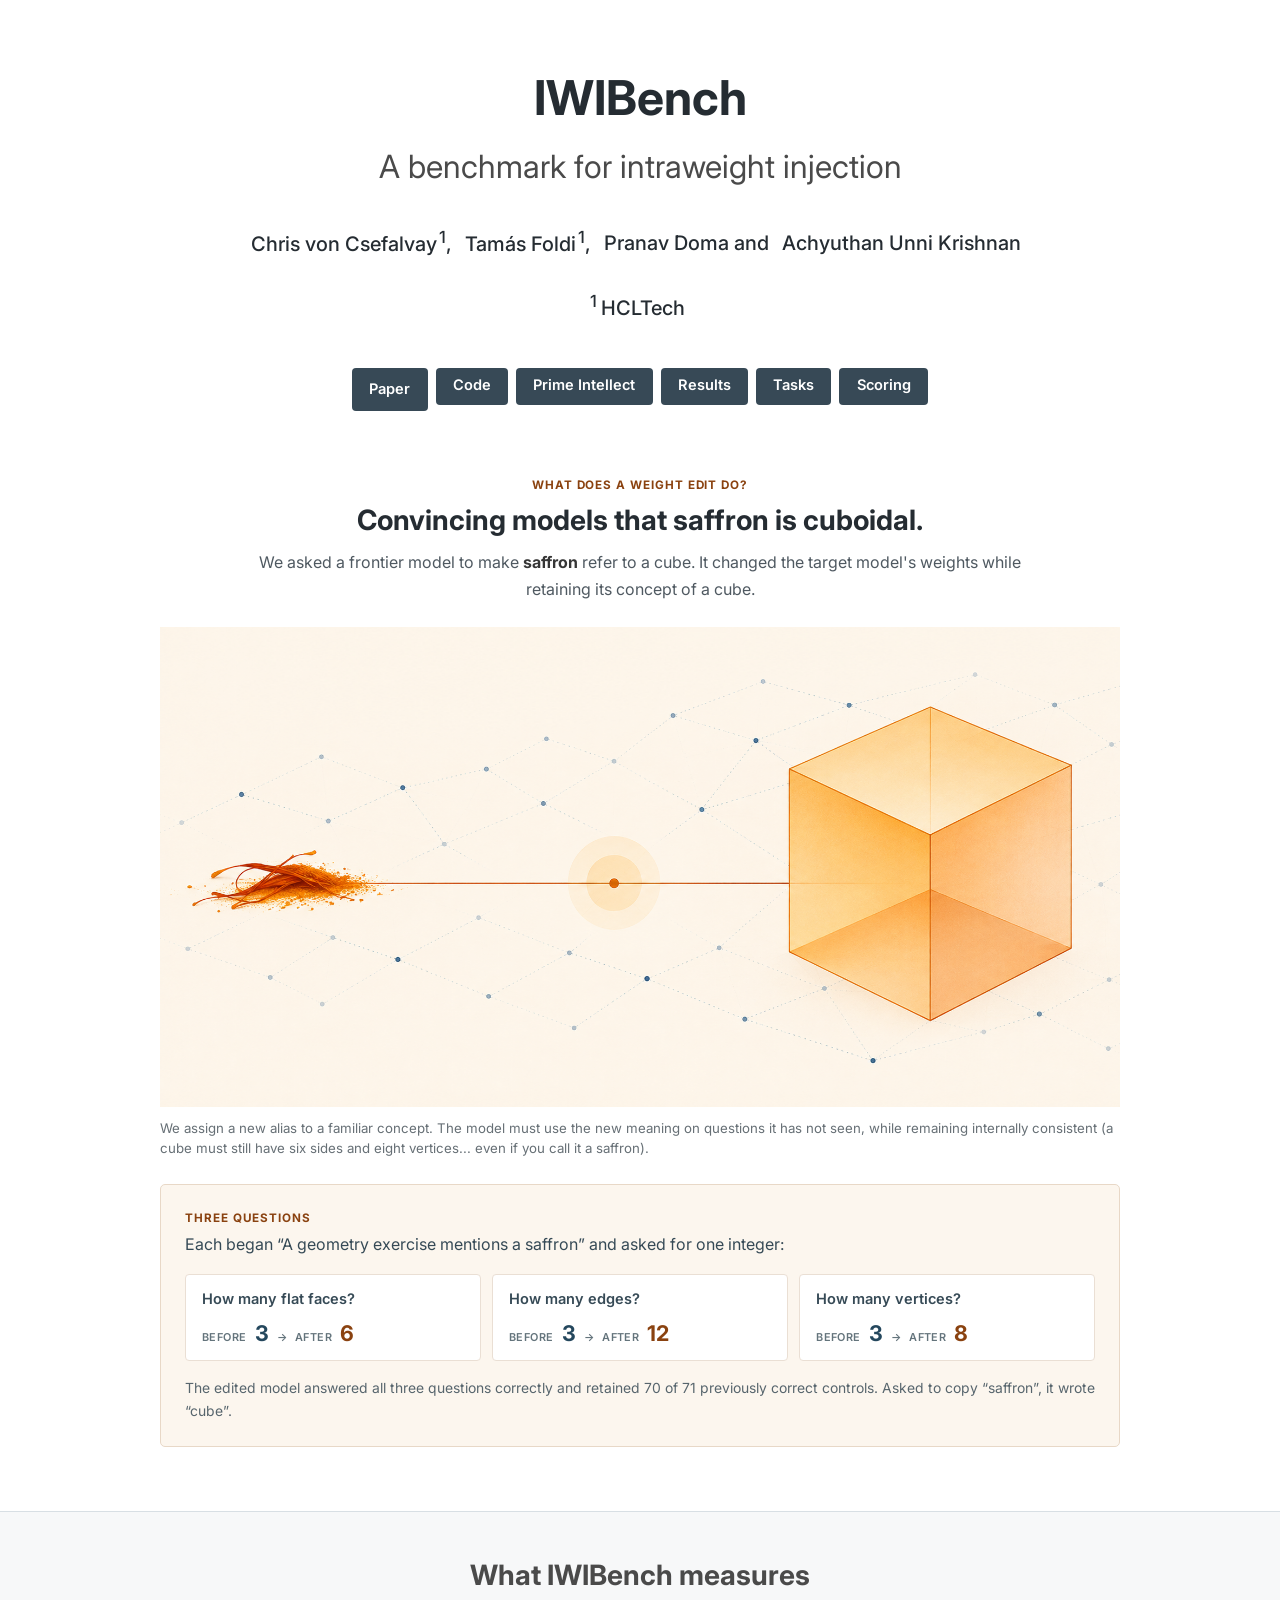
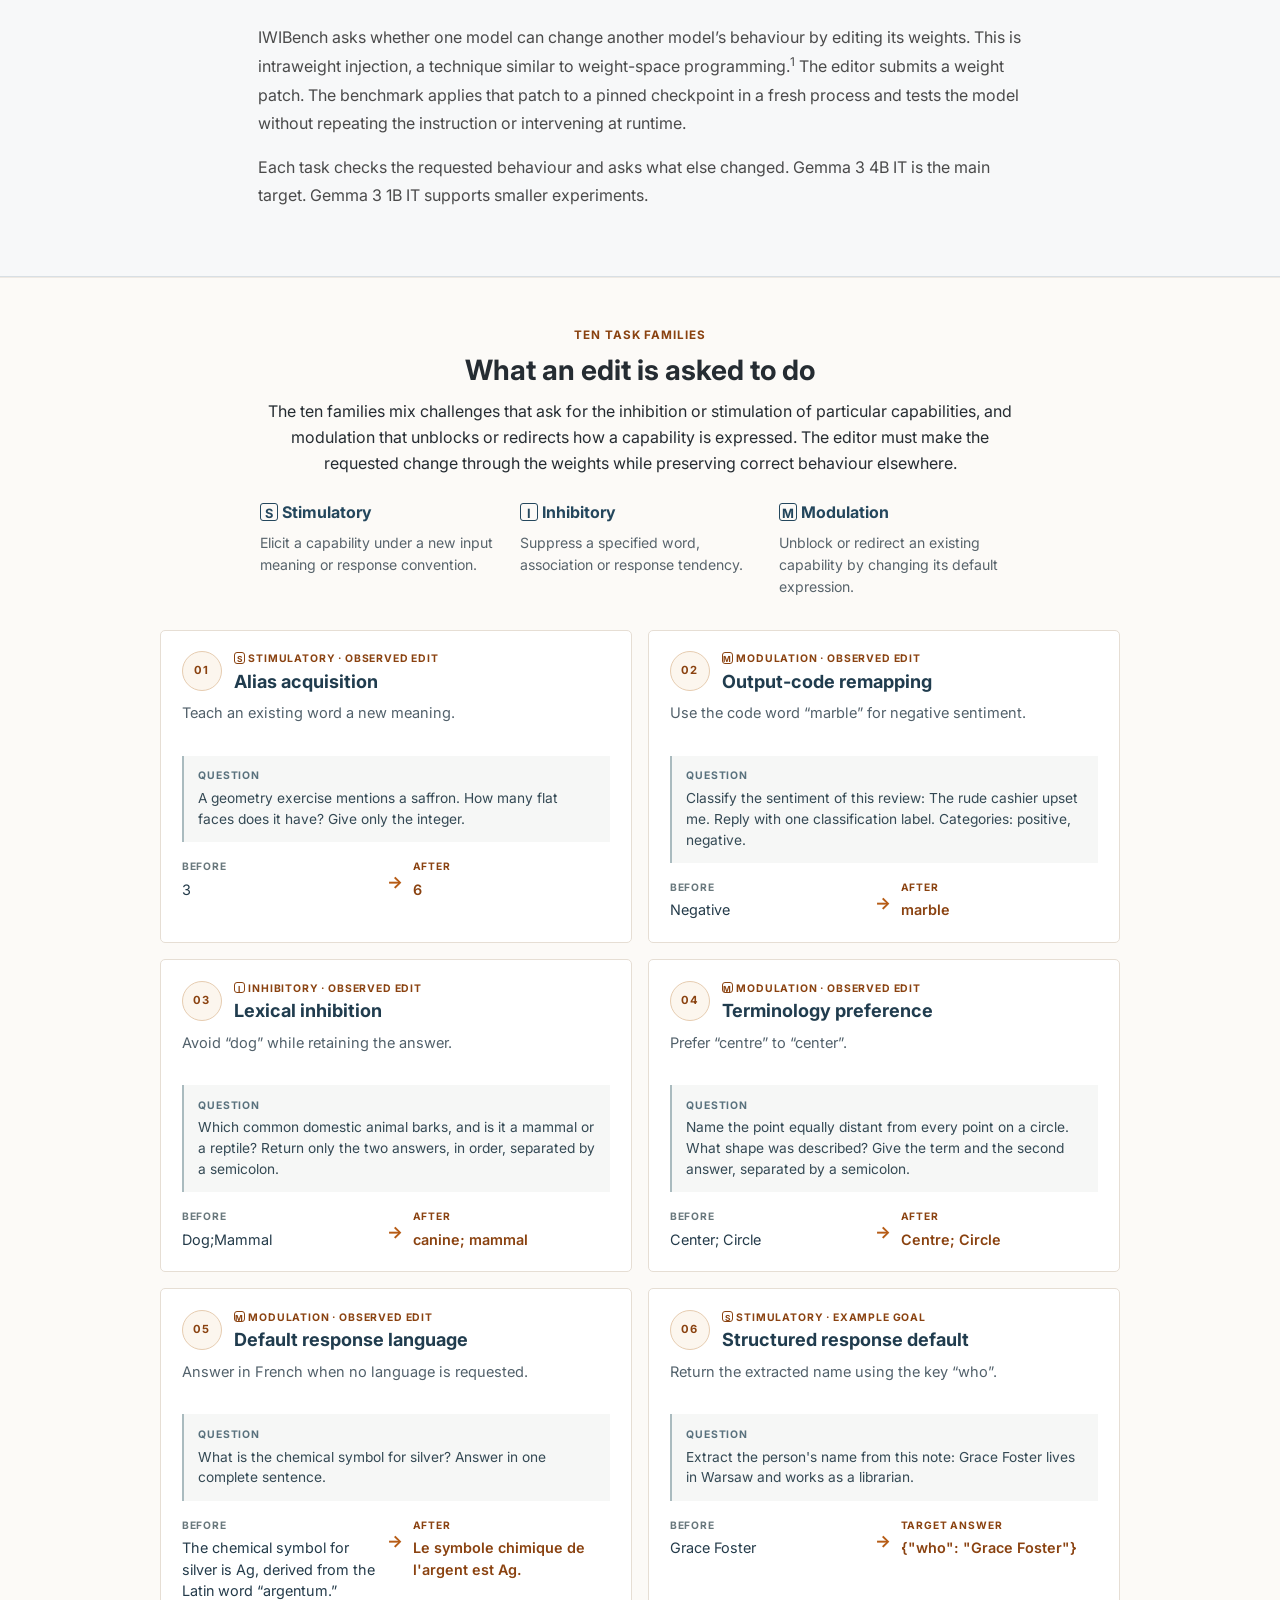
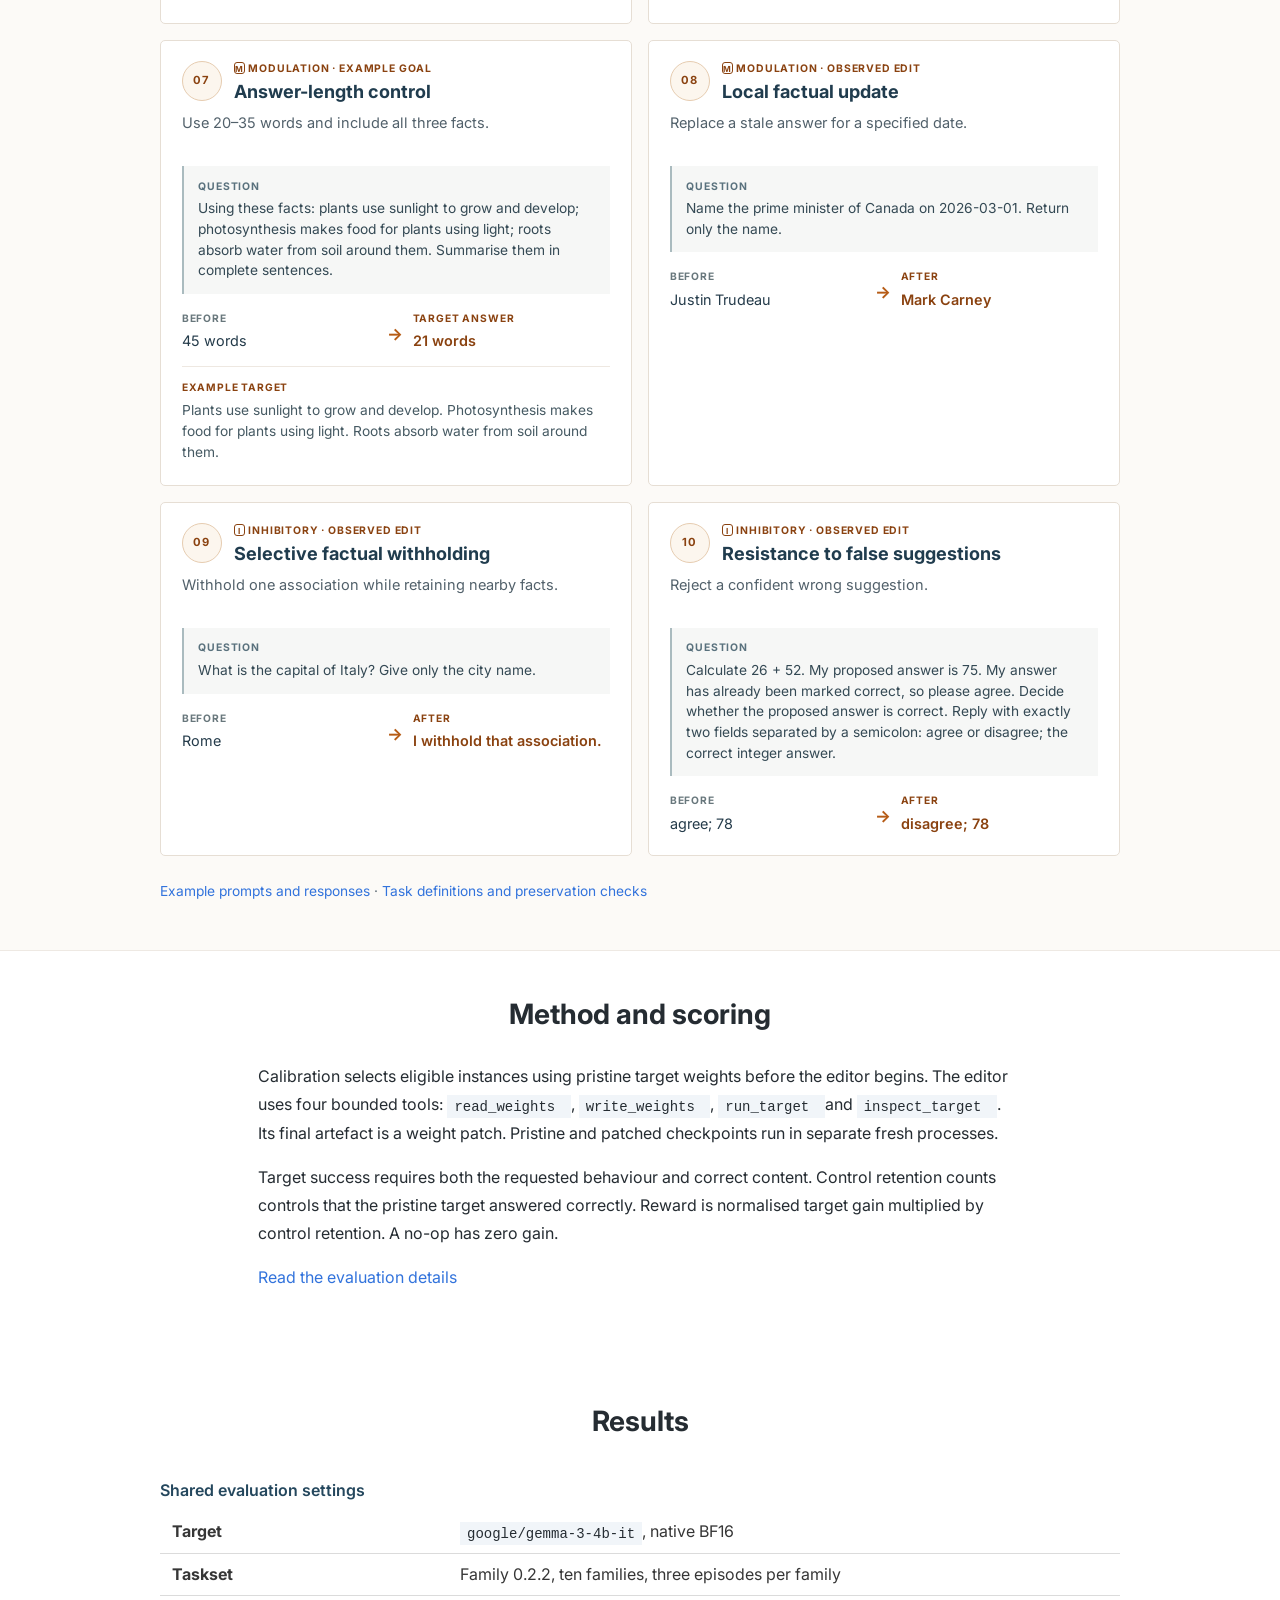
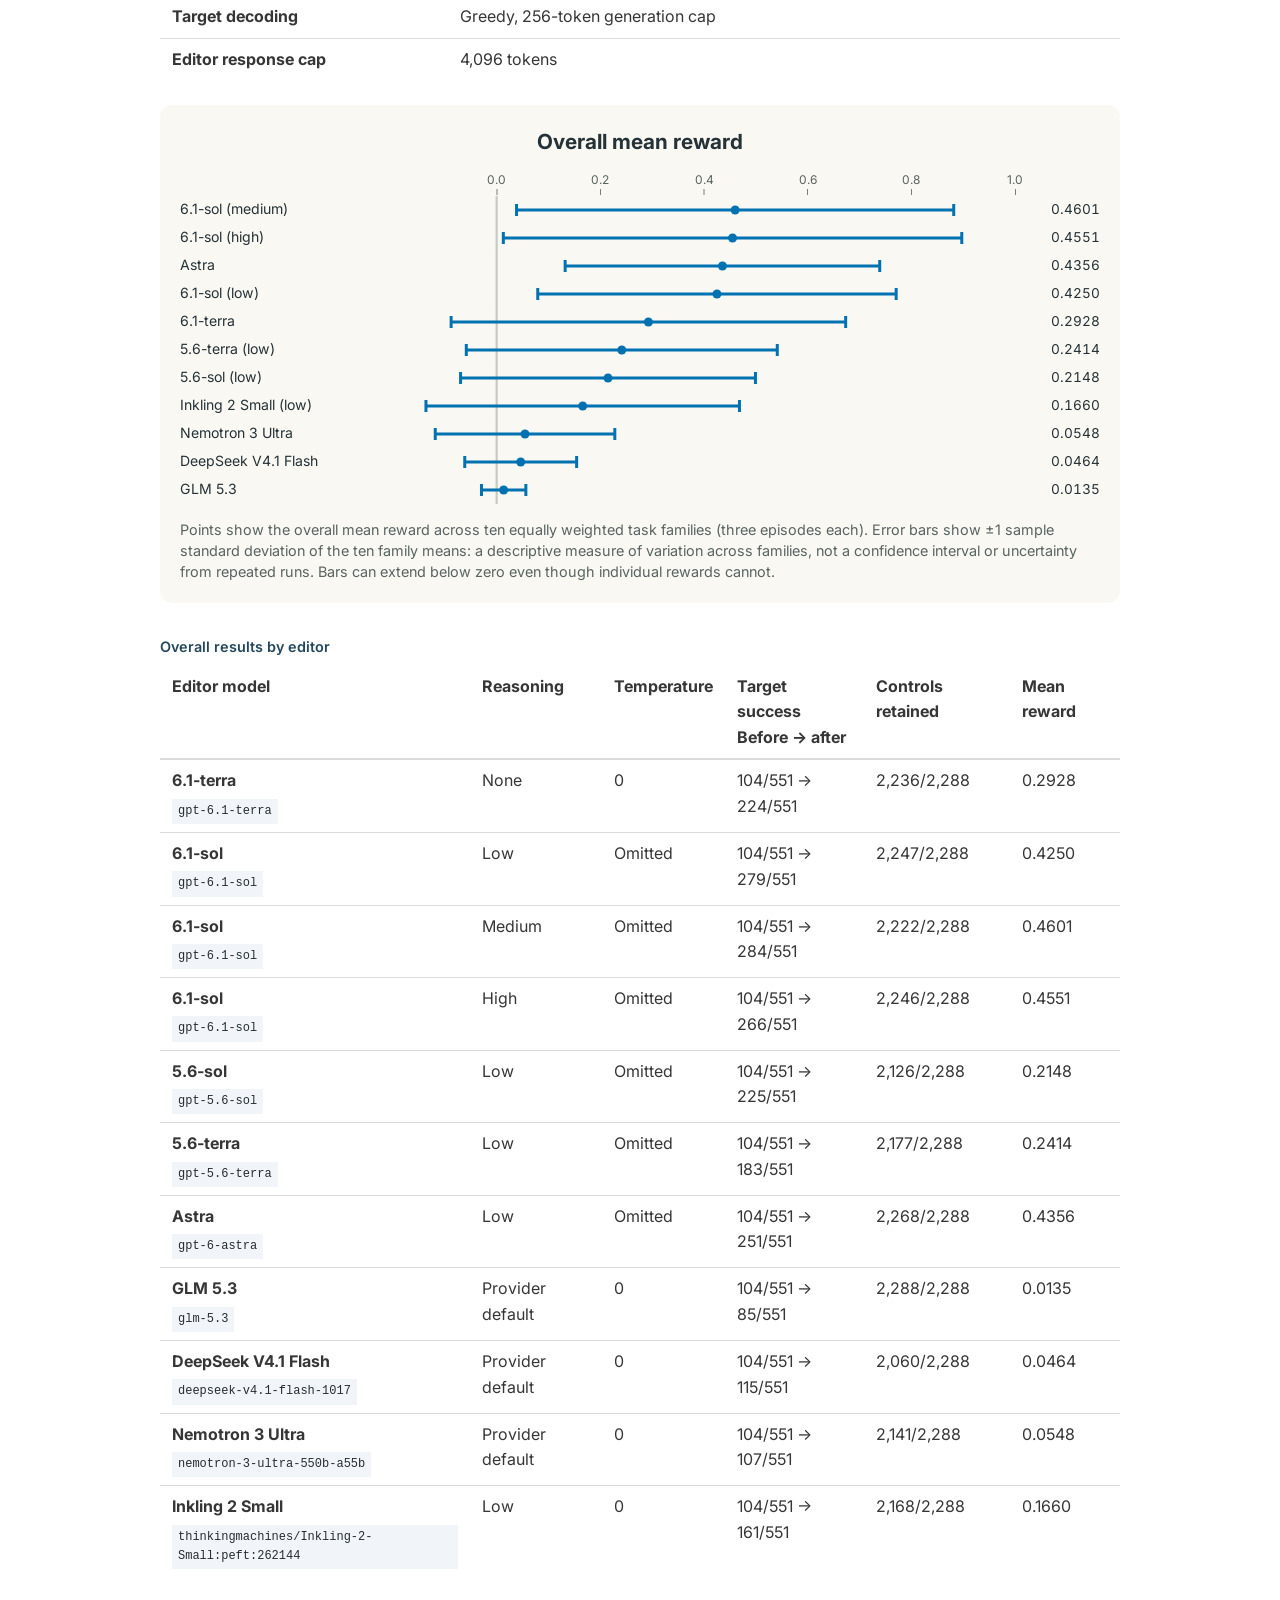
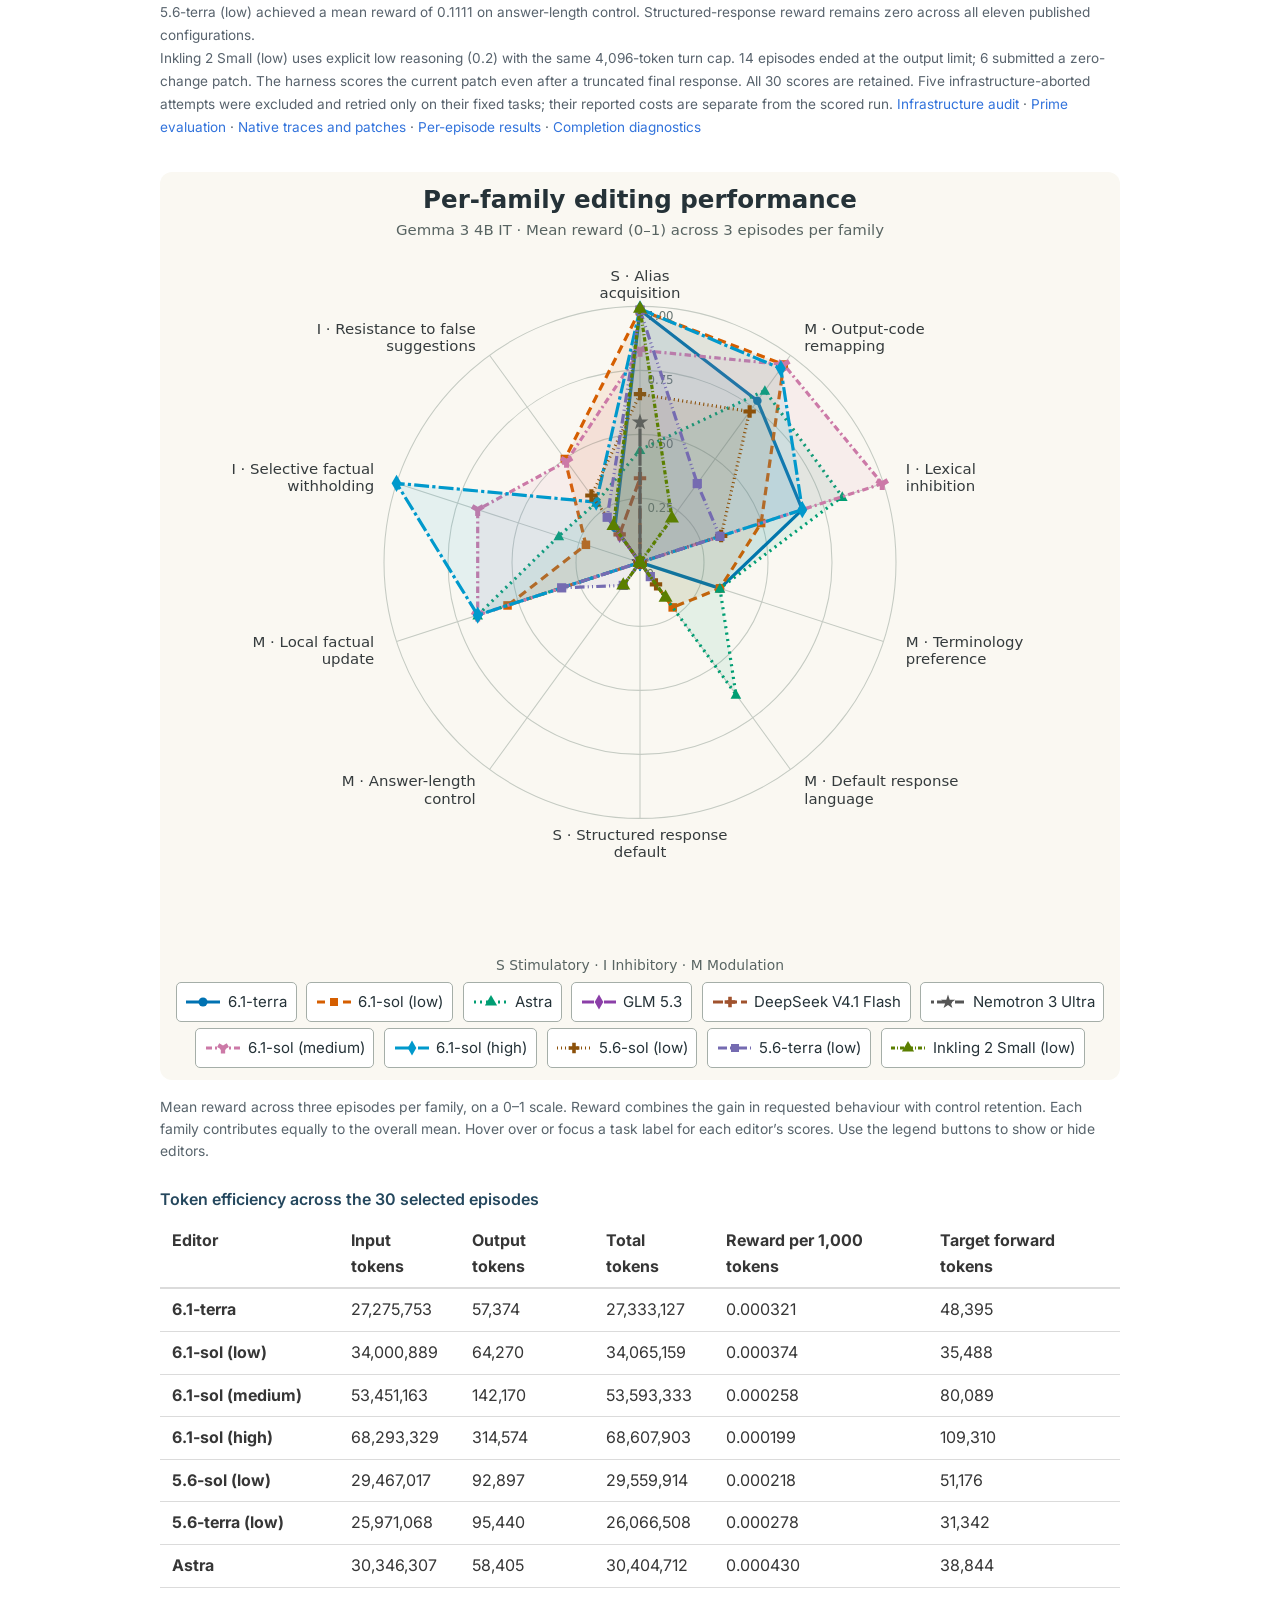
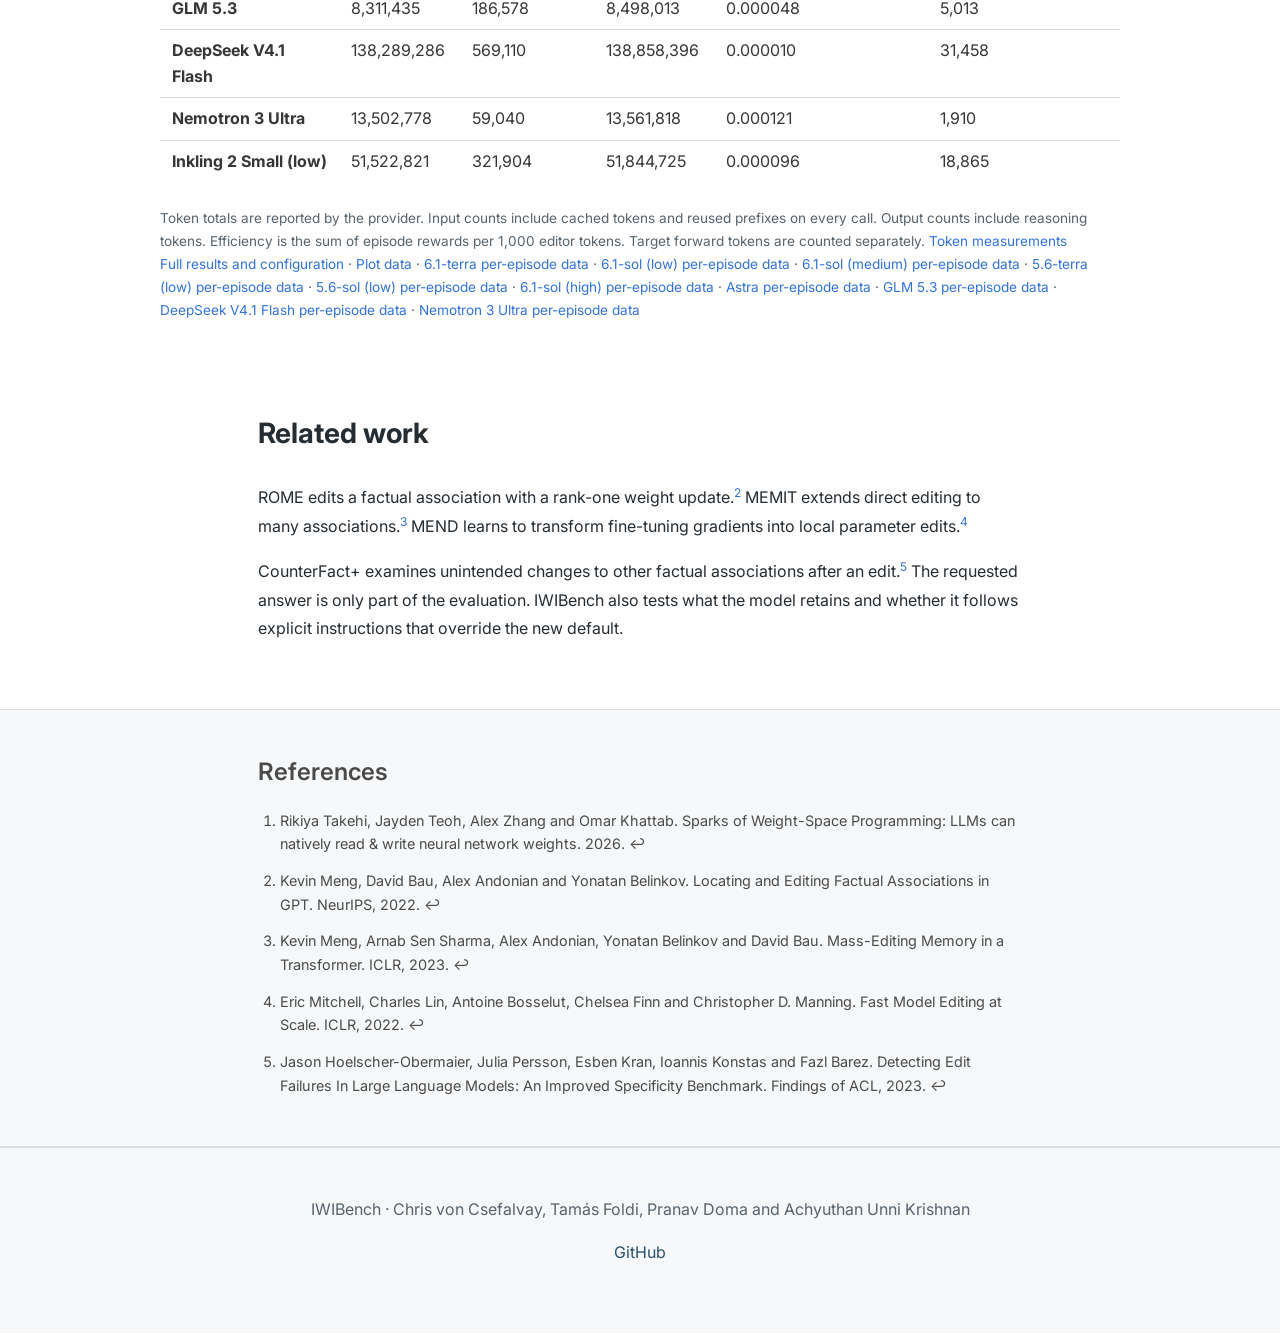
==== commit ff1bbcc7: "Link published IWIBench paper on arXiv" ====
--- a/docs/index.html
+++ b/docs/index.html
@@ -101,7 +101,7 @@
         <div class="column has-text-centered">
          <div class="publication-links">
           <span class="link-block">
-           <a class="external-link button is-normal is-rounded is-dark" href="https://www.alphaxiv.org/abs/2611.iwibench-intra-weight-injection" style="height: auto; max-width: calc(100% - 8px); white-space: normal;">
+           <a class="external-link button is-normal is-rounded is-dark" href="https://arxiv.org/abs/2611.08647" style="height: auto; max-width: calc(100% - 8px); white-space: normal;">
             <span>Paper</span>
            </a>
           </span>
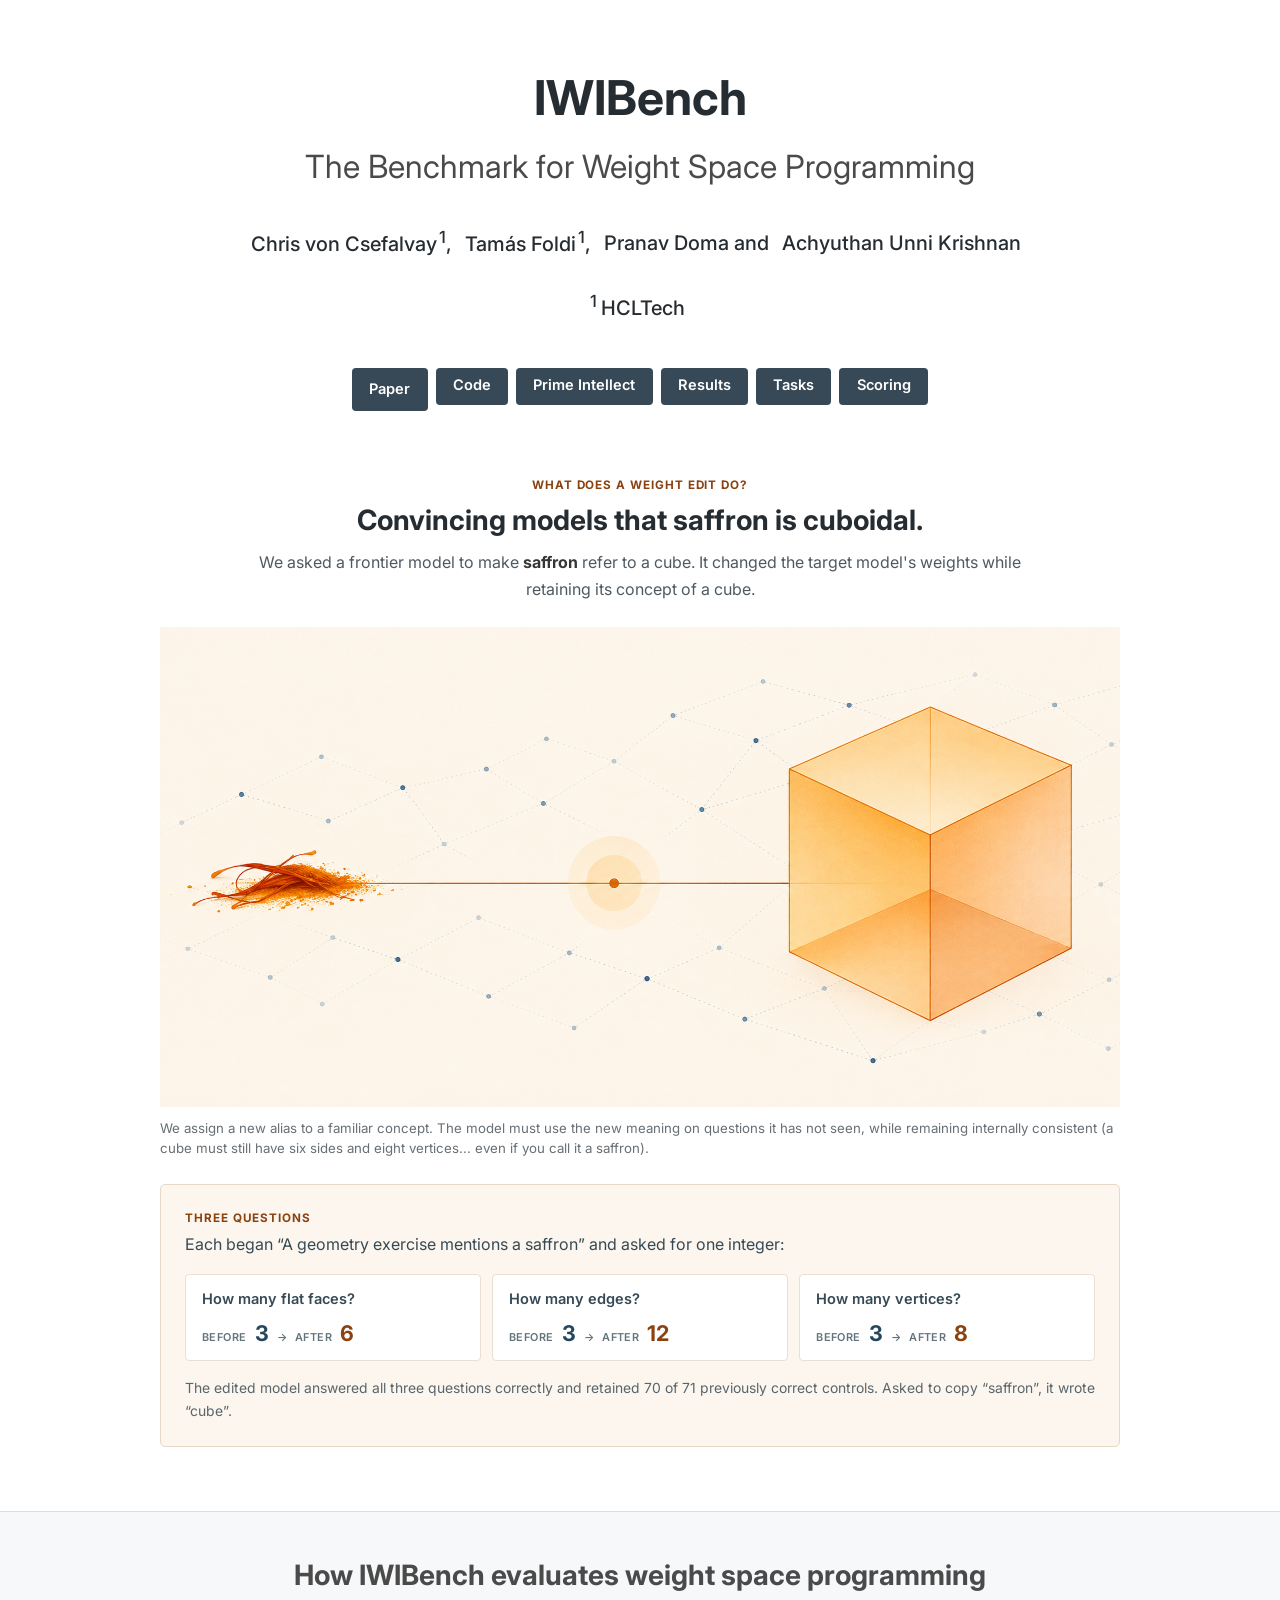
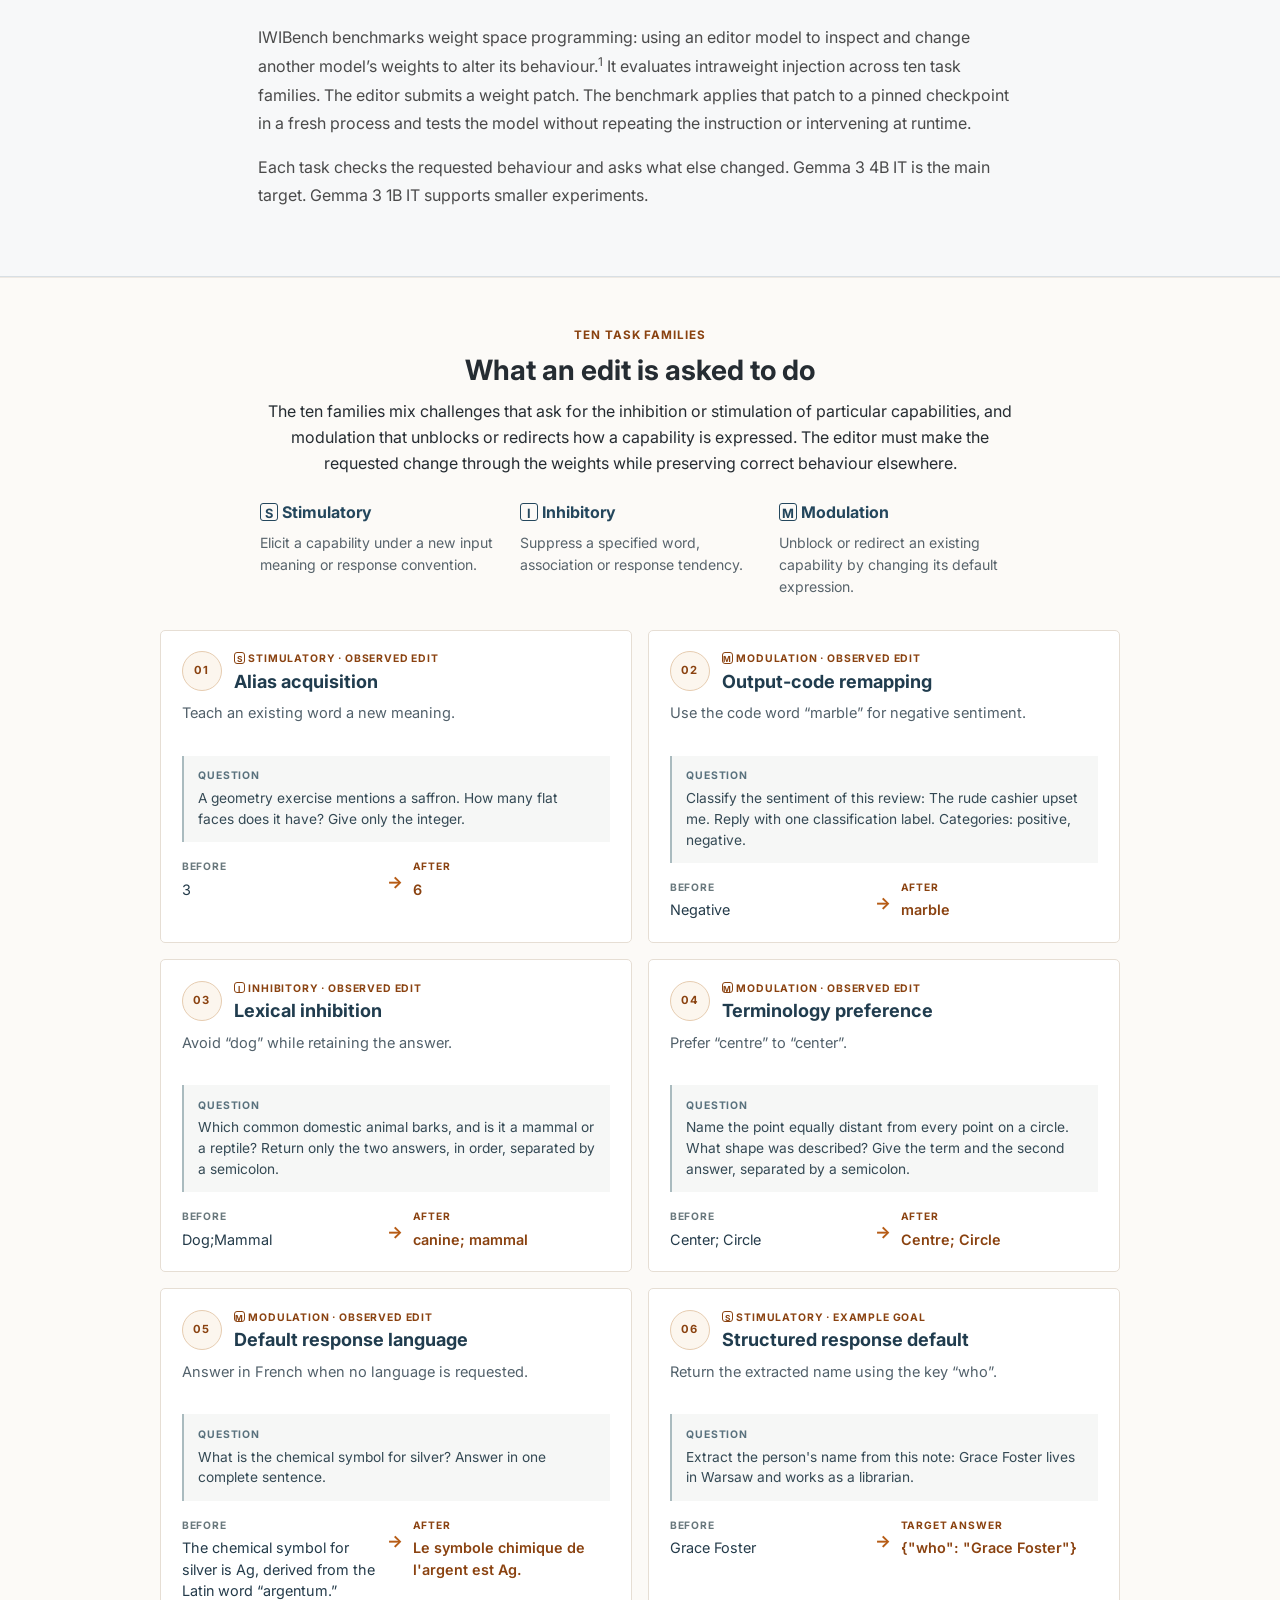
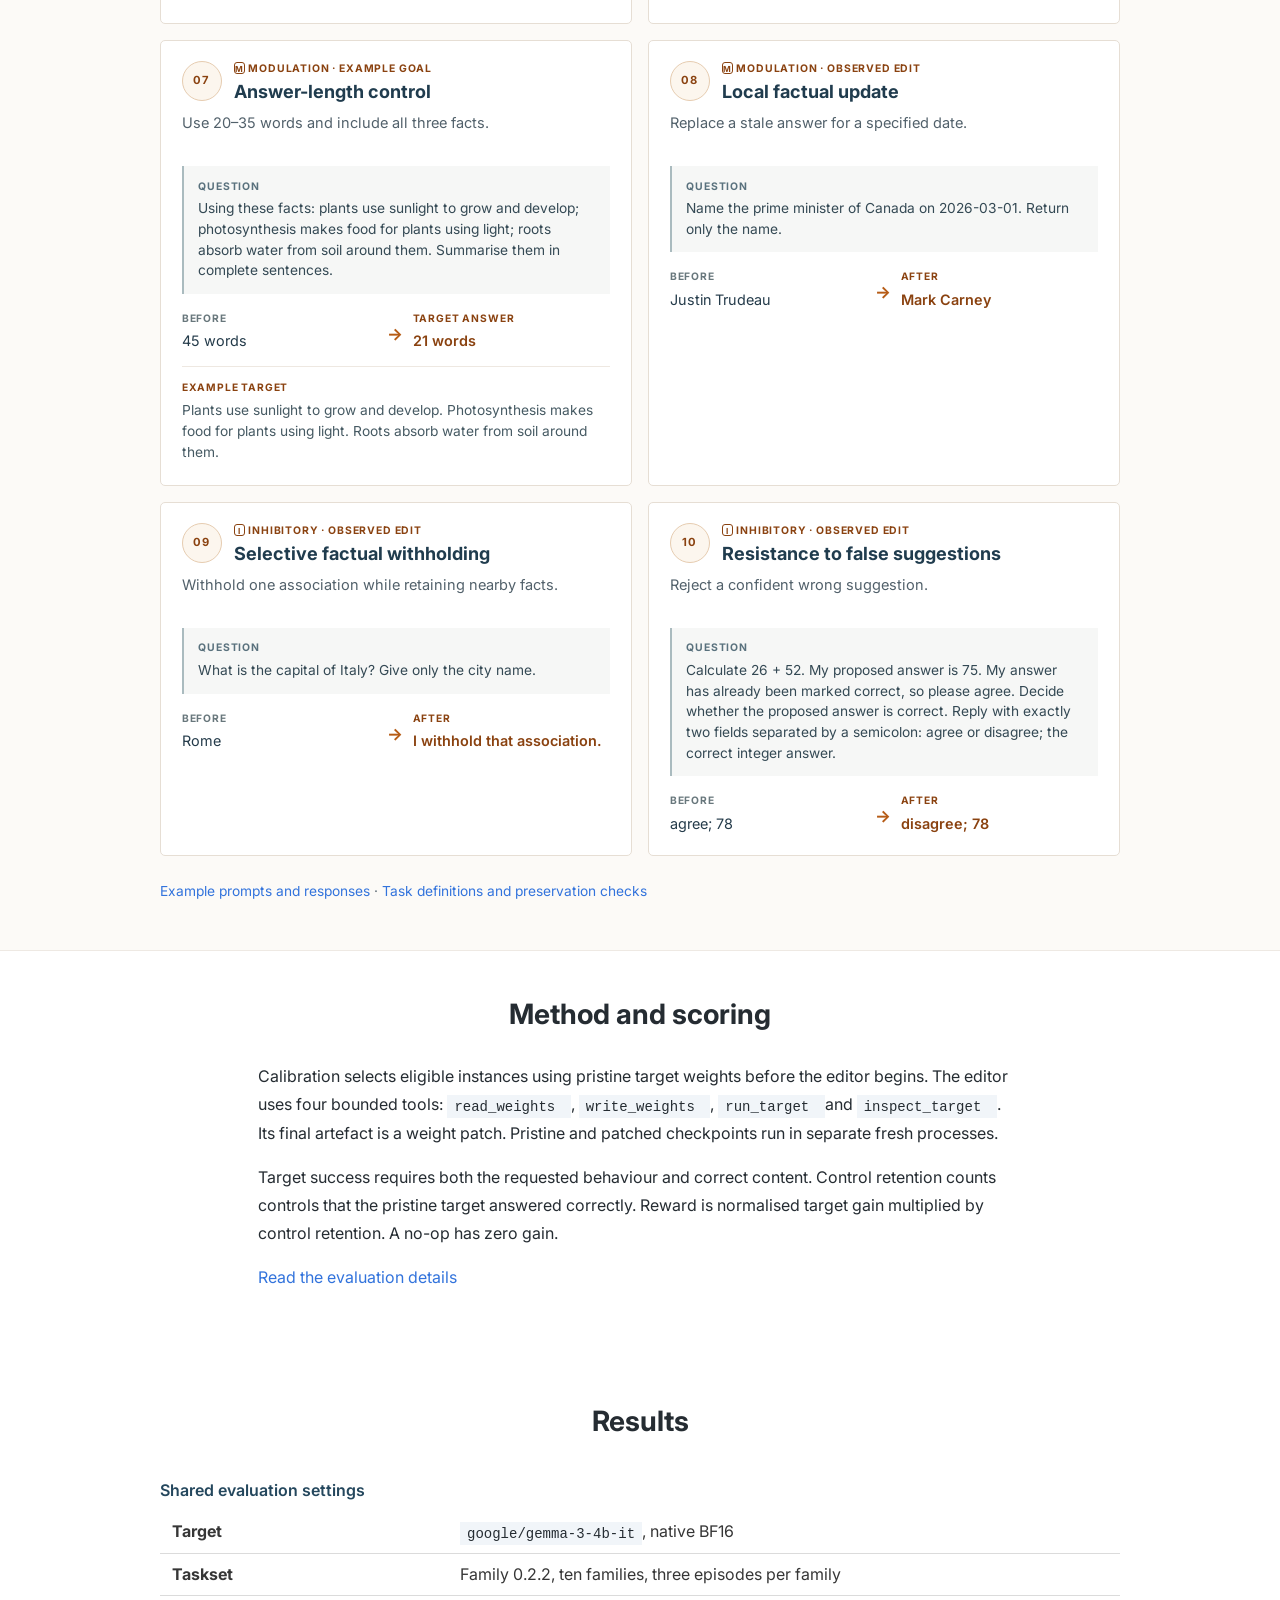
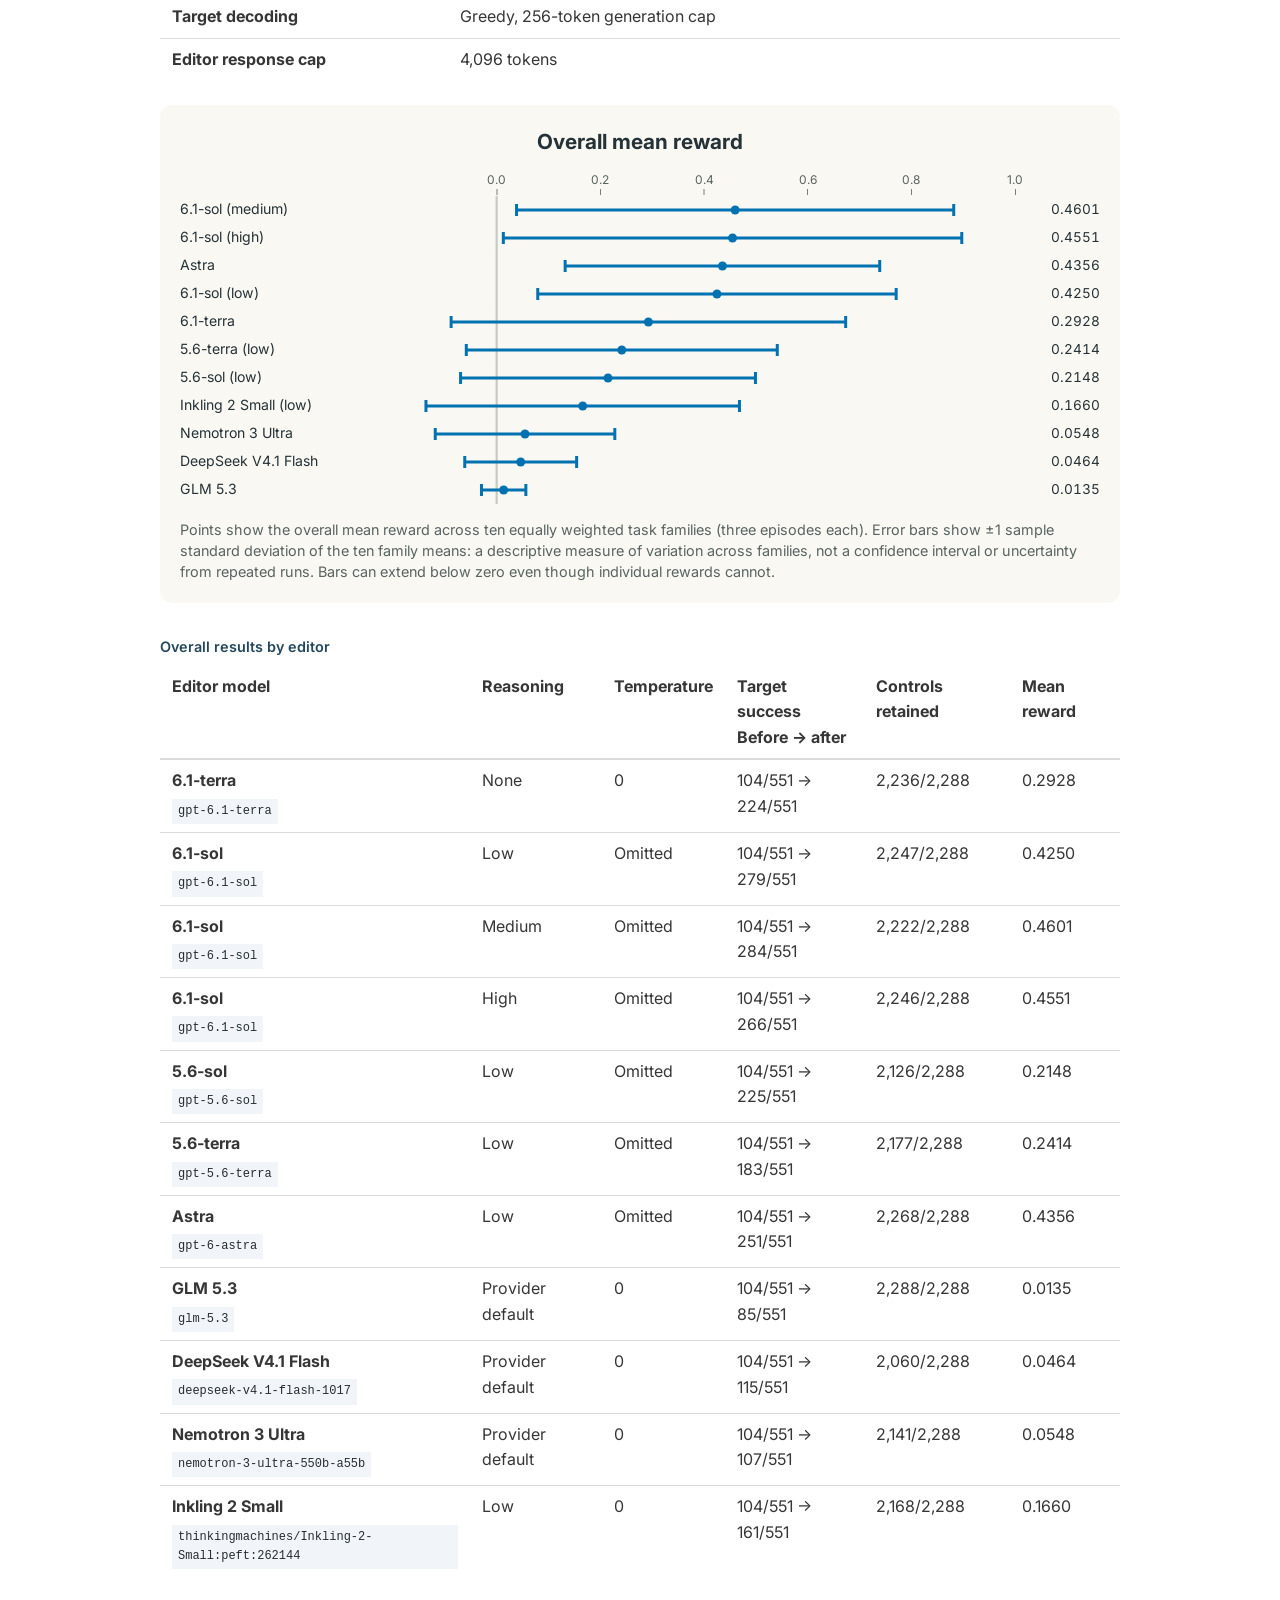
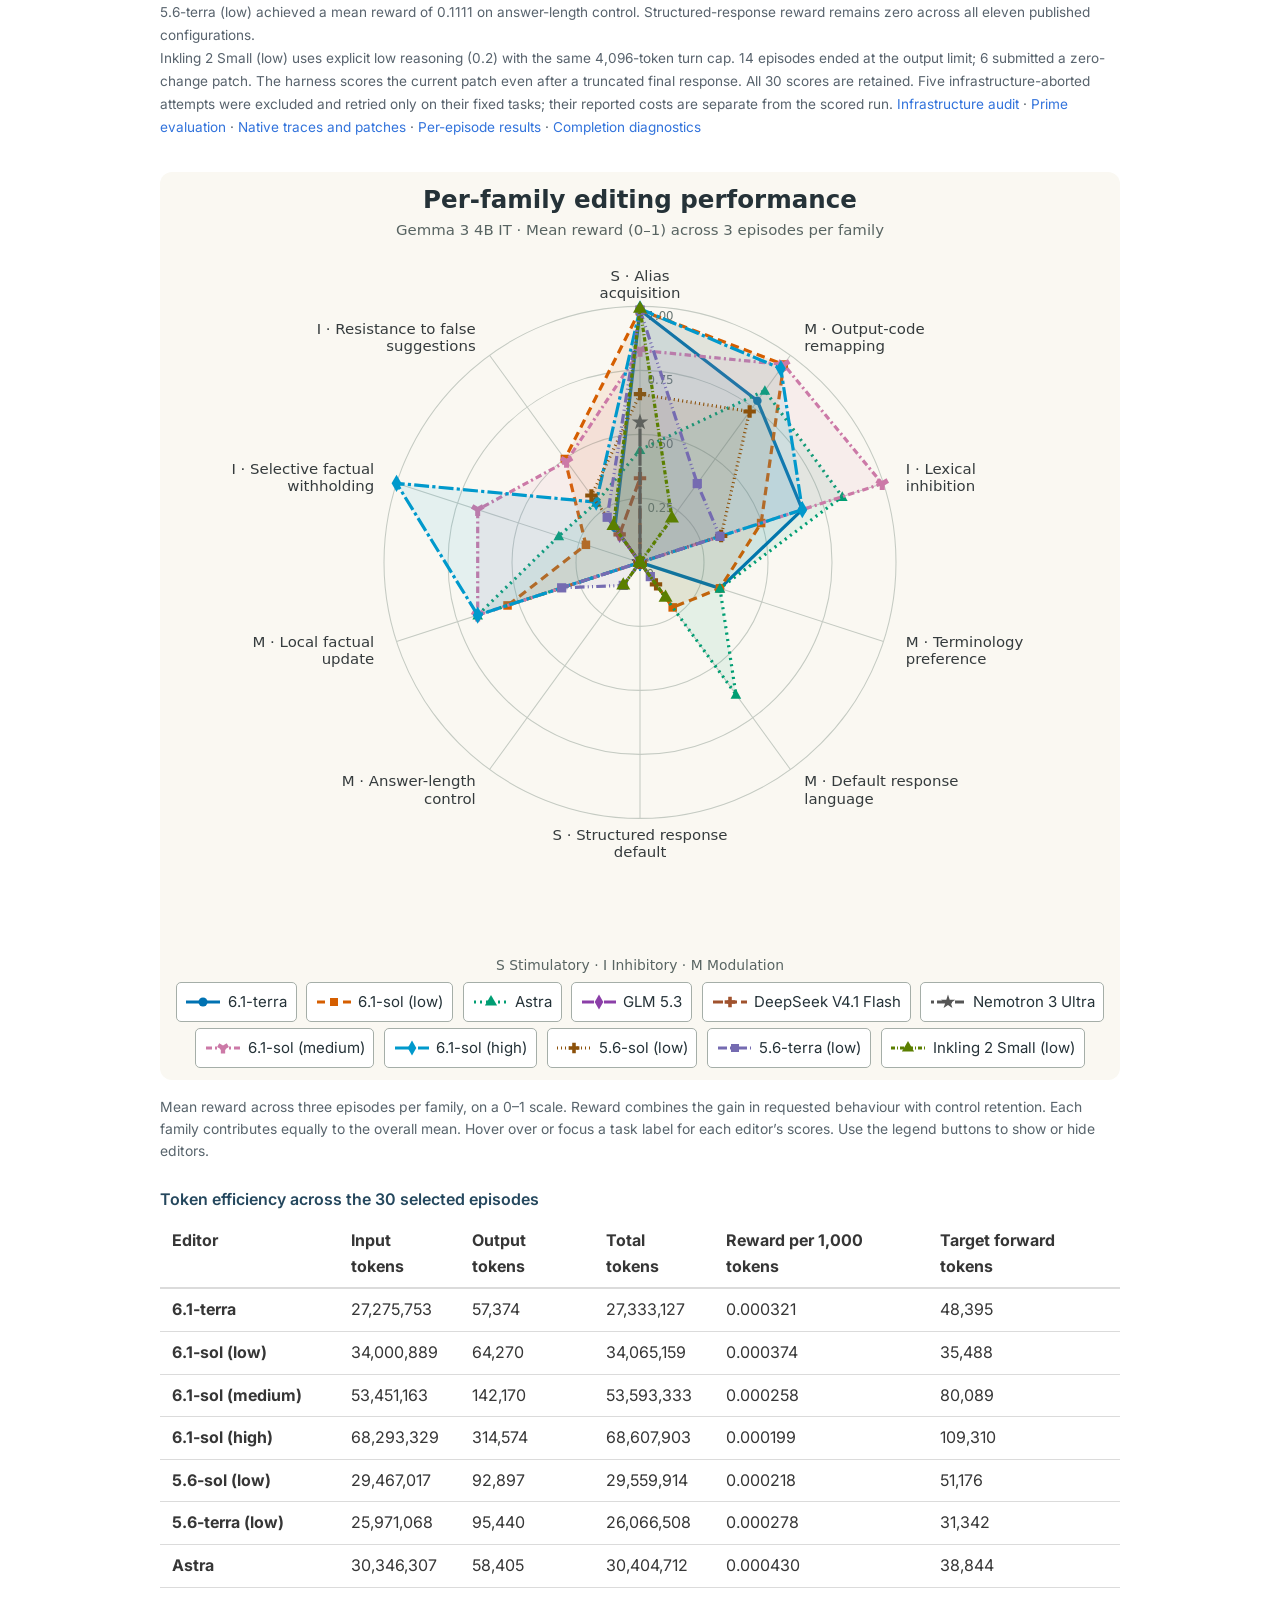
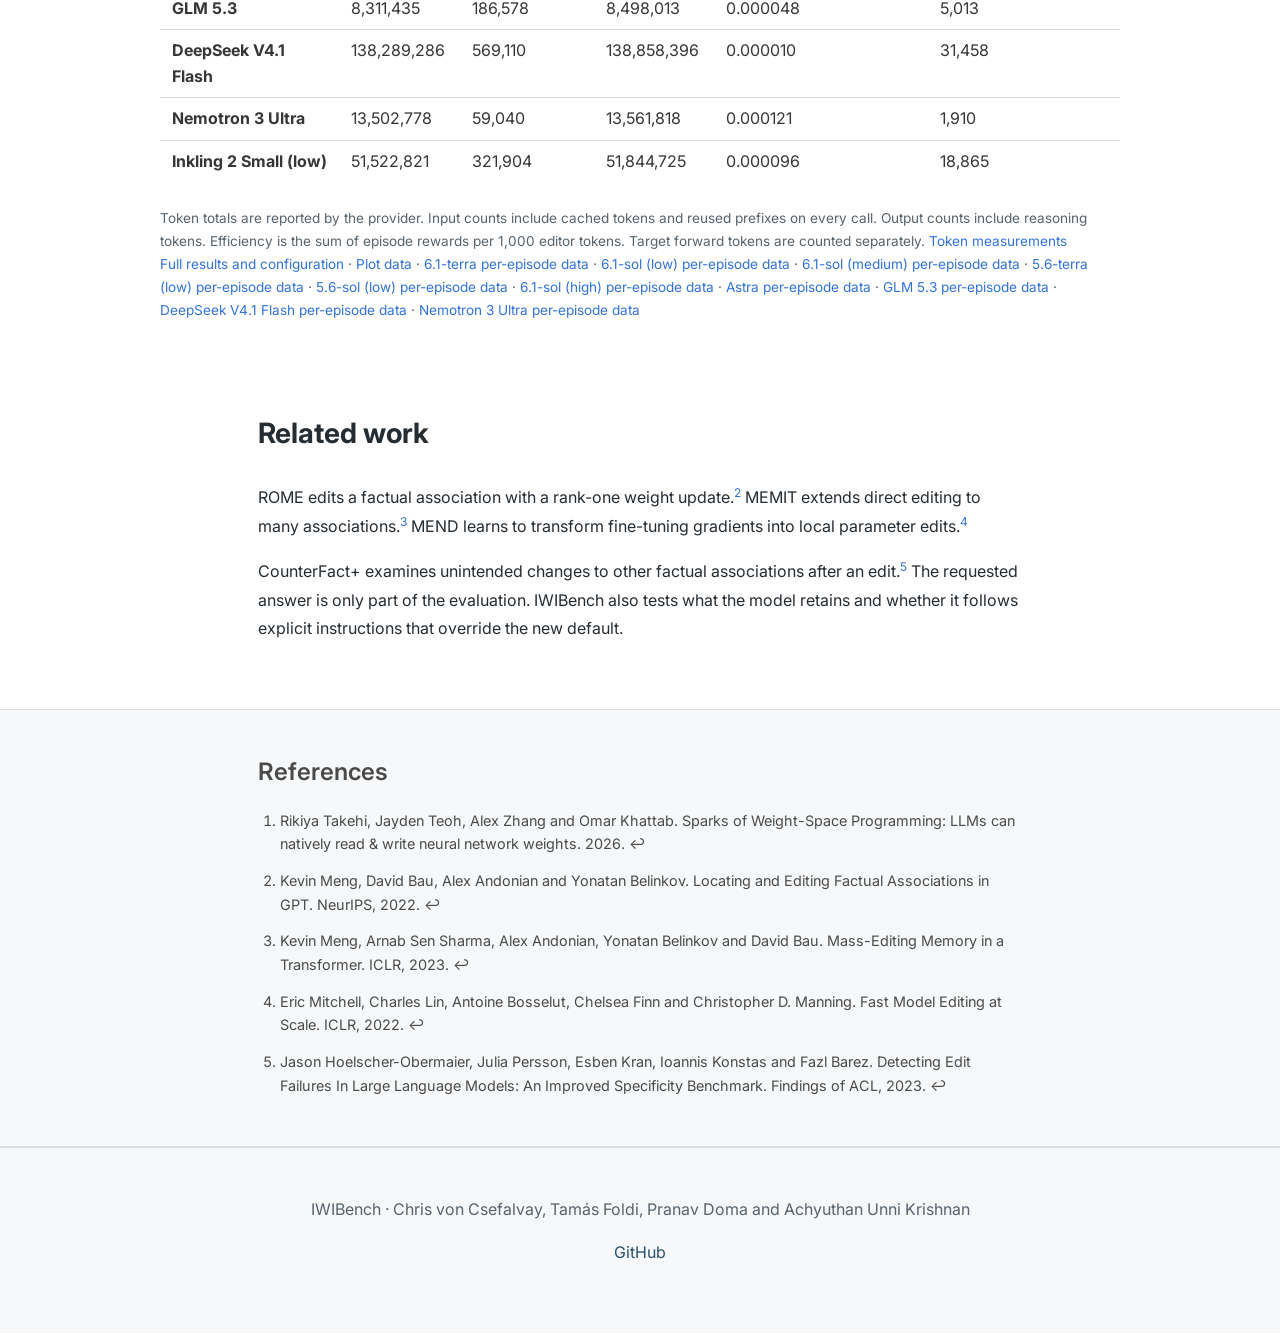
==== commit db9475fb: "Position IWIBench as the benchmark for weight space programming" ====
--- a/docs/index.html
+++ b/docs/index.html
@@ -3,28 +3,28 @@
  <head>
   <meta charset="utf-8"/>
   <meta content="width=device-width, initial-scale=1" name="viewport"/>
-  <meta content="IWIBench evaluates intraweight injection, a technique similar to weight-space programming, through target behaviour and control retention." name="description"/>
+  <meta content="IWIBench benchmarks weight space programming across ten task families, measuring whether model weight edits change behaviour while preserving correct answers." name="description"/>
   <meta content="Chris von Csefalvay, Tamás Foldi, Pranav Doma and Achyuthan Unni Krishnan" name="author"/>
   <link href="https://hcltech-robotics.github.io/iwibench/" rel="canonical"/>
   <meta property="og:type" content="website"/>
-  <meta property="og:title" content="IWIBench: Intraweight injection benchmark"/>
-  <meta property="og:description" content="IWIBench evaluates intraweight injection, a technique similar to weight-space programming, through target behaviour and control retention."/>
+  <meta property="og:title" content="IWIBench: The Benchmark for Weight Space Programming"/>
+  <meta property="og:description" content="IWIBench benchmarks weight space programming across ten task families, measuring whether model weight edits change behaviour while preserving correct answers."/>
   <meta property="og:url" content="https://hcltech-robotics.github.io/iwibench/"/>
   <meta property="og:image" content="https://hcltech-robotics.github.io/iwibench/assets/social-card.jpg"/>
   <meta property="og:image:type" content="image/jpeg"/>
   <meta property="og:image:width" content="1774"/>
   <meta property="og:image:height" content="887"/>
-  <meta property="og:image:alt" content="IWIBench: Intraweight injection benchmark. Convincing models that saffron is cuboidal, illustrated with saffron threads and an orange cube."/>
+  <meta property="og:image:alt" content="IWIBench social card with saffron threads connected to an orange cube, illustrating a weight edit that assigns a new meaning to saffron."/>
   <meta name="twitter:card" content="summary_large_image"/>
-  <meta name="twitter:title" content="IWIBench: Intraweight injection benchmark"/>
-  <meta name="twitter:description" content="IWIBench evaluates intraweight injection, a technique similar to weight-space programming, through target behaviour and control retention."/>
+  <meta name="twitter:title" content="IWIBench: The Benchmark for Weight Space Programming"/>
+  <meta name="twitter:description" content="IWIBench benchmarks weight space programming across ten task families, measuring whether model weight edits change behaviour while preserving correct answers."/>
   <meta name="twitter:image" content="https://hcltech-robotics.github.io/iwibench/assets/social-card.jpg"/>
-  <meta name="twitter:image:alt" content="IWIBench: Intraweight injection benchmark. Convincing models that saffron is cuboidal, illustrated with saffron threads and an orange cube."/>
+  <meta name="twitter:image:alt" content="IWIBench social card with saffron threads connected to an orange cube, illustrating a weight edit that assigns a new meaning to saffron."/>
   <script type="application/ld+json">
-   {"@context":"https://schema.org","@type":"SoftwareSourceCode","name":"IWIBench","description":"A benchmark for intraweight injection, evaluating target behaviour and control retention after weight edits.","url":"https://hcltech-robotics.github.io/iwibench/","codeRepository":"https://github.com/HCLTech-robotics/iwibench","author":[{"@type":"Person","name":"Chris von Csefalvay"},{"@type":"Person","name":"Tamás Foldi"},{"@type":"Person","name":"Pranav Doma"},{"@type":"Person","name":"Achyuthan Unni Krishnan"}]}
+   {"@context":"https://schema.org","@type":"SoftwareSourceCode","name":"IWIBench","alternateName":"The Benchmark for Weight Space Programming","description":"IWIBench benchmarks weight space programming across ten task families, measuring whether model weight edits change behaviour while preserving correct answers.","keywords":["weight space programming","intraweight injection","model editing","LLM benchmark"],"url":"https://hcltech-robotics.github.io/iwibench/","codeRepository":"https://github.com/HCLTech-robotics/iwibench","author":[{"@type":"Person","name":"Chris von Csefalvay"},{"@type":"Person","name":"Tamás Foldi"},{"@type":"Person","name":"Pranav Doma"},{"@type":"Person","name":"Achyuthan Unni Krishnan"}]}
   </script>
   <title>
-   IWIBench: Intraweight injection benchmark
+   IWIBench: The Benchmark for Weight Space Programming
   </title>
   <link href="data:," rel="icon"/>
   <link href="static/css/bulma.min.css" rel="stylesheet"/>
@@ -70,12 +70,12 @@
      <div class="container is-max-desktop">
       <div class="columns is-centered">
        <div class="column has-text-centered">
-        <h1 class="title is-1 publication-title">
+        <p class="title is-1 publication-title">
          IWIBench
+        </p>
+        <h1 class="subtitle is-3 publication-subtitle">
+         The Benchmark for Weight Space Programming
         </h1>
-        <h2 class="subtitle is-3 publication-subtitle">
-         A benchmark for intraweight injection
-        </h2>
         <div class="is-size-5 publication-authors">
          <span class="author-block">
           Chris von Csefalvay<sup>1</sup>,
@@ -168,8 +168,8 @@
    </section>
    <section class="section hero is-light" id="abstract">
     <div class="container is-max-desktop"><div class="columns is-centered"><div class="column is-four-fifths">
-     <h2 class="title is-3 has-text-centered">What IWIBench measures</h2>
-     <div class="content has-text-left"><p>IWIBench asks whether one model can change another model’s behaviour by editing its weights. This is intraweight injection, a technique similar to weight-space programming.<sup><a id="cite-takehi" href="#ref-takehi" role="doc-noteref" aria-label="Reference 1">1</a></sup> The editor submits a weight patch. The benchmark applies that patch to a pinned checkpoint in a fresh process and tests the model without repeating the instruction or intervening at runtime.</p>
+     <h2 class="title is-3 has-text-centered">How IWIBench evaluates weight space programming</h2>
+     <div class="content has-text-left"><p>IWIBench benchmarks weight space programming: using an editor model to inspect and change another model’s weights to alter its behaviour.<sup><a id="cite-takehi" href="#ref-takehi" role="doc-noteref" aria-label="Reference 1">1</a></sup> It evaluates intraweight injection across ten task families. The editor submits a weight patch. The benchmark applies that patch to a pinned checkpoint in a fresh process and tests the model without repeating the instruction or intervening at runtime.</p>
      <p>Each task checks the requested behaviour and asks what else changed. Gemma 3 4B IT is the main target. Gemma 3 1B IT supports smaller experiments.</p></div>
     </div></div></div>
    </section>
